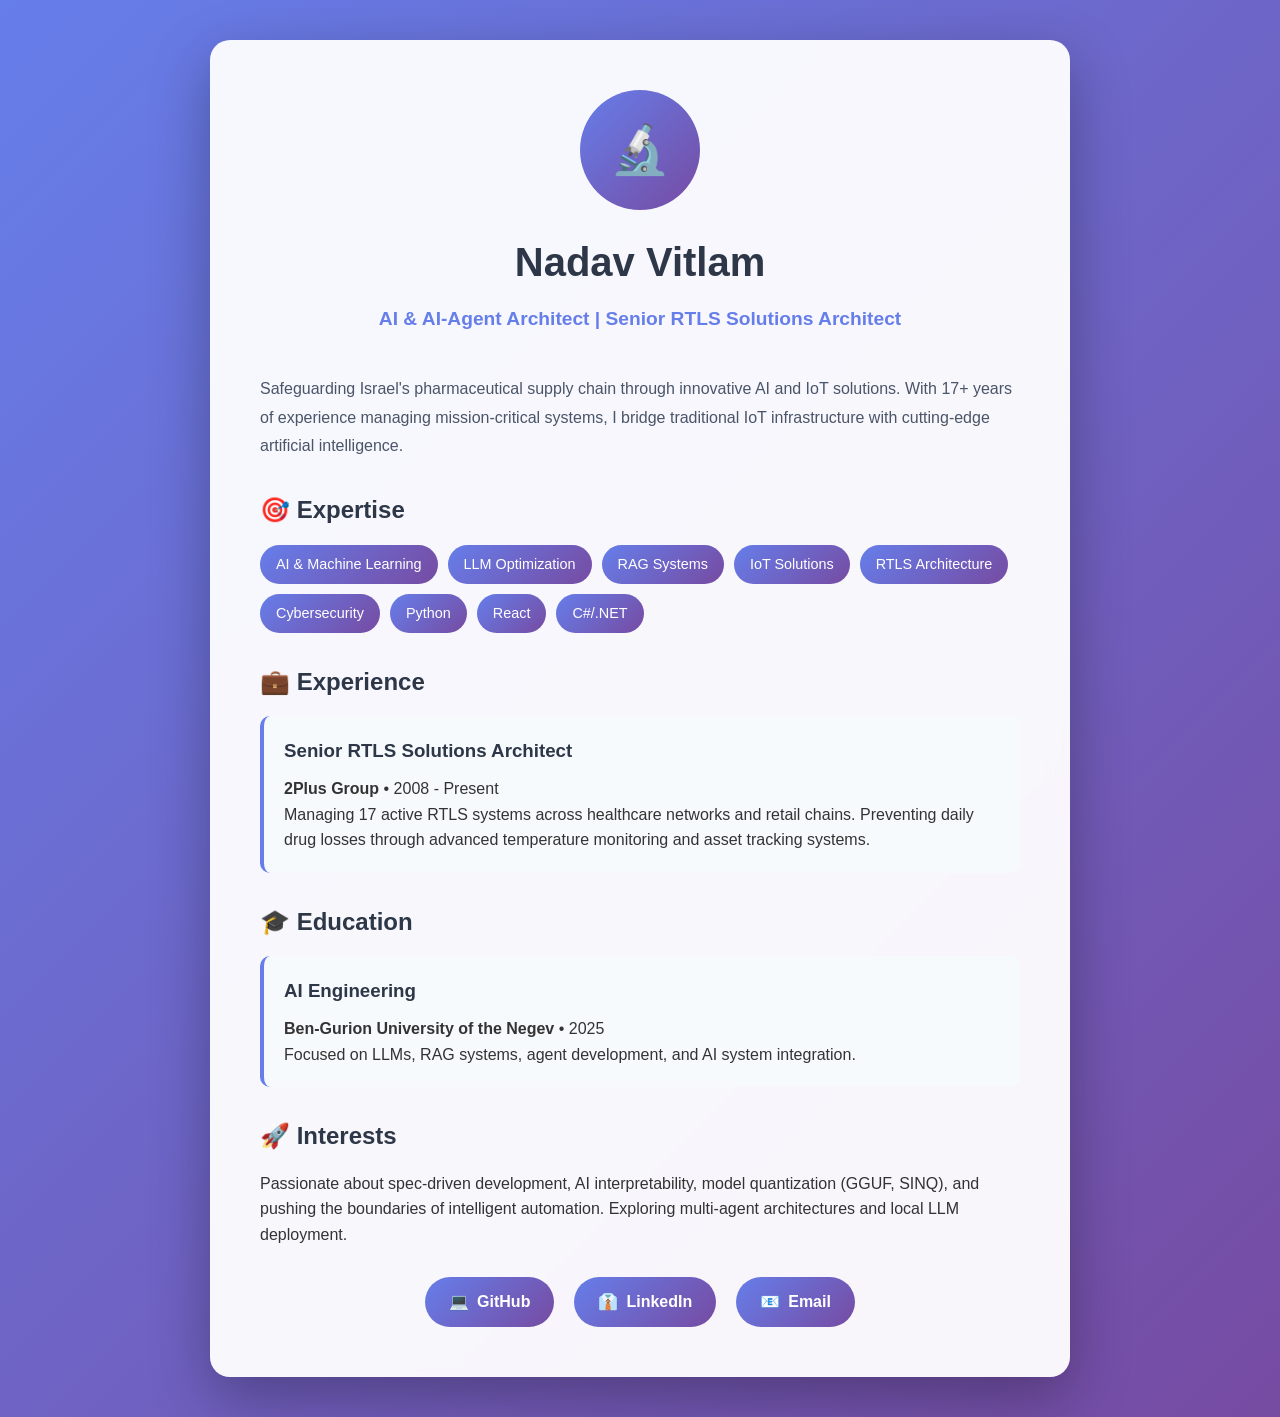
==== index.html @ 61e85c53 "Add initial HTML structure for personal webpage" ====
<!DOCTYPE html>
<html lang="en">
<head>
    <meta charset="UTF-8">
    <meta name="viewport" content="width=device-width, initial-scale=1.0">
    <title>Nadav Vitlam - AI & IoT Solutions Architect</title>
    <style>
        * {
            margin: 0;
            padding: 0;
            box-sizing: border-box;
        }
        
        body {
            font-family: -apple-system, BlinkMacSystemFont, 'Segoe UI', Roboto, Oxygen, Ubuntu, Cantarell, sans-serif;
            line-height: 1.6;
            color: #333;
            background: linear-gradient(135deg, #667eea 0%, #764ba2 100%);
            min-height: 100vh;
        }
        
        .container {
            max-width: 900px;
            margin: 0 auto;
            padding: 40px 20px;
        }
        
        .card {
            background: rgba(255, 255, 255, 0.95);
            border-radius: 20px;
            padding: 50px;
            box-shadow: 0 20px 60px rgba(0, 0, 0, 0.3);
            backdrop-filter: blur(10px);
        }
        
        .header {
            text-align: center;
            margin-bottom: 40px;
        }
        
        .profile-icon {
            width: 120px;
            height: 120px;
            background: linear-gradient(135deg, #667eea 0%, #764ba2 100%);
            border-radius: 50%;
            margin: 0 auto 20px;
            display: flex;
            align-items: center;
            justify-content: center;
            font-size: 48px;
        }
        
        h1 {
            font-size: 2.5em;
            color: #2d3748;
            margin-bottom: 10px;
        }
        
        .subtitle {
            font-size: 1.2em;
            color: #667eea;
            font-weight: 600;
        }
        
        .bio {
            margin: 30px 0;
            line-height: 1.8;
            color: #4a5568;
        }
        
        .section {
            margin: 30px 0;
        }
        
        .section h2 {
            color: #2d3748;
            margin-bottom: 15px;
            font-size: 1.5em;
            display: flex;
            align-items: center;
            gap: 10px;
        }
        
        .skills {
            display: flex;
            flex-wrap: wrap;
            gap: 10px;
        }
        
        .skill-tag {
            background: linear-gradient(135deg, #667eea 0%, #764ba2 100%);
            color: white;
            padding: 8px 16px;
            border-radius: 20px;
            font-size: 0.9em;
            font-weight: 500;
        }
        
        .projects {
            display: grid;
            gap: 20px;
        }
        
        .project-card {
            background: #f7fafc;
            padding: 20px;
            border-radius: 10px;
            border-left: 4px solid #667eea;
        }
        
        .project-card h3 {
            color: #2d3748;
            margin-bottom: 10px;
        }
        
        .social-links {
            display: flex;
            justify-content: center;
            gap: 20px;
            margin-top: 30px;
            flex-wrap: wrap;
        }
        
        .social-btn {
            display: inline-flex;
            align-items: center;
            gap: 8px;
            padding: 12px 24px;
            background: linear-gradient(135deg, #667eea 0%, #764ba2 100%);
            color: white;
            text-decoration: none;
            border-radius: 25px;
            font-weight: 600;
            transition: transform 0.2s, box-shadow 0.2s;
        }
        
        .social-btn:hover {
            transform: translateY(-2px);
            box-shadow: 0 10px 20px rgba(102, 126, 234, 0.4);
        }
        
        @media (max-width: 768px) {
            .card {
                padding: 30px 20px;
            }
            
            h1 {
                font-size: 2em;
            }
        }
    </style>
</head>
<body>
    <div class="container">
        <div class="card">
            <div class="header">
                <div class="profile-icon">🔬</div>
                <h1>Nadav Vitlam</h1>
                <p class="subtitle">AI & AI-Agent Architect | Senior RTLS Solutions Architect</p>
            </div>
            
            <div class="bio">
                <p>Safeguarding Israel's pharmaceutical supply chain through innovative AI and IoT solutions. With 17+ years of experience managing mission-critical systems, I bridge traditional IoT infrastructure with cutting-edge artificial intelligence.</p>
            </div>
            
            <div class="section">
                <h2>🎯 Expertise</h2>
                <div class="skills">
                    <span class="skill-tag">AI & Machine Learning</span>
                    <span class="skill-tag">LLM Optimization</span>
                    <span class="skill-tag">RAG Systems</span>
                    <span class="skill-tag">IoT Solutions</span>
                    <span class="skill-tag">RTLS Architecture</span>
                    <span class="skill-tag">Cybersecurity</span>
                    <span class="skill-tag">Python</span>
                    <span class="skill-tag">React</span>
                    <span class="skill-tag">C#/.NET</span>
                </div>
            </div>
            
            <div class="section">
                <h2>💼 Experience</h2>
                <div class="project-card">
                    <h3>Senior RTLS Solutions Architect</h3>
                    <p><strong>2Plus Group</strong> • 2008 - Present</p>
                    <p>Managing 17 active RTLS systems across healthcare networks and retail chains. Preventing daily drug losses through advanced temperature monitoring and asset tracking systems.</p>
                </div>
            </div>
            
            <div class="section">
                <h2>🎓 Education</h2>
                <div class="project-card">
                    <h3>AI Engineering</h3>
                    <p><strong>Ben-Gurion University of the Negev</strong> • 2025</p>
                    <p>Focused on LLMs, RAG systems, agent development, and AI system integration.</p>
                </div>
            </div>
            
            <div class="section">
                <h2>🚀 Interests</h2>
                <p>Passionate about spec-driven development, AI interpretability, model quantization (GGUF, SINQ), and pushing the boundaries of intelligent automation. Exploring multi-agent architectures and local LLM deployment.</p>
            </div>
            
            <div class="social-links">
                <a href="https://github.com/NVitlam" class="social-btn">
                    <span>💻</span> GitHub
                </a>
                <a href="https://www.linkedin.com/in/nadav-vitlam-74167688/" class="social-btn">
                    <span>👔</span> LinkedIn
                </a>
                <a href="mailto:nadavvitlam@gmail.com" class="social-btn">
                    <span>📧</span> Email
                </a>
            </div>
        </div>
    </div>
</body>
</html>
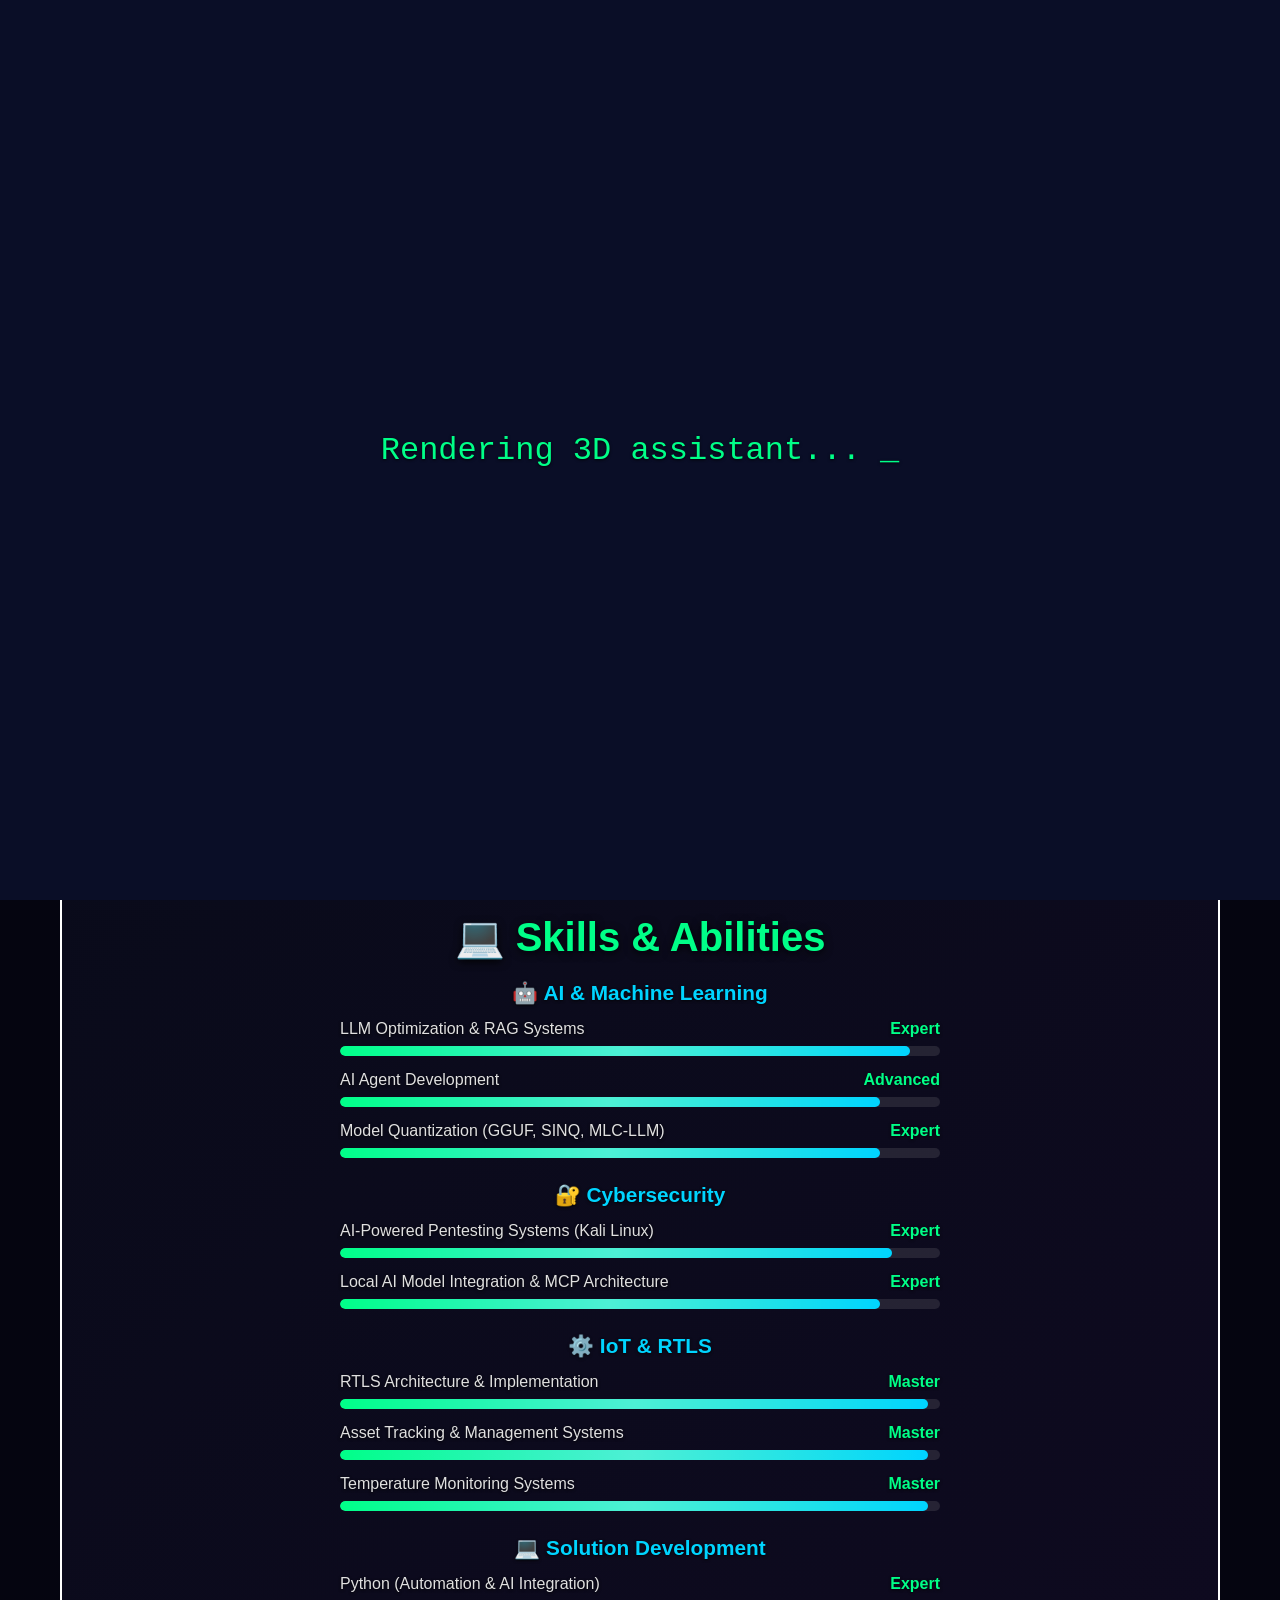
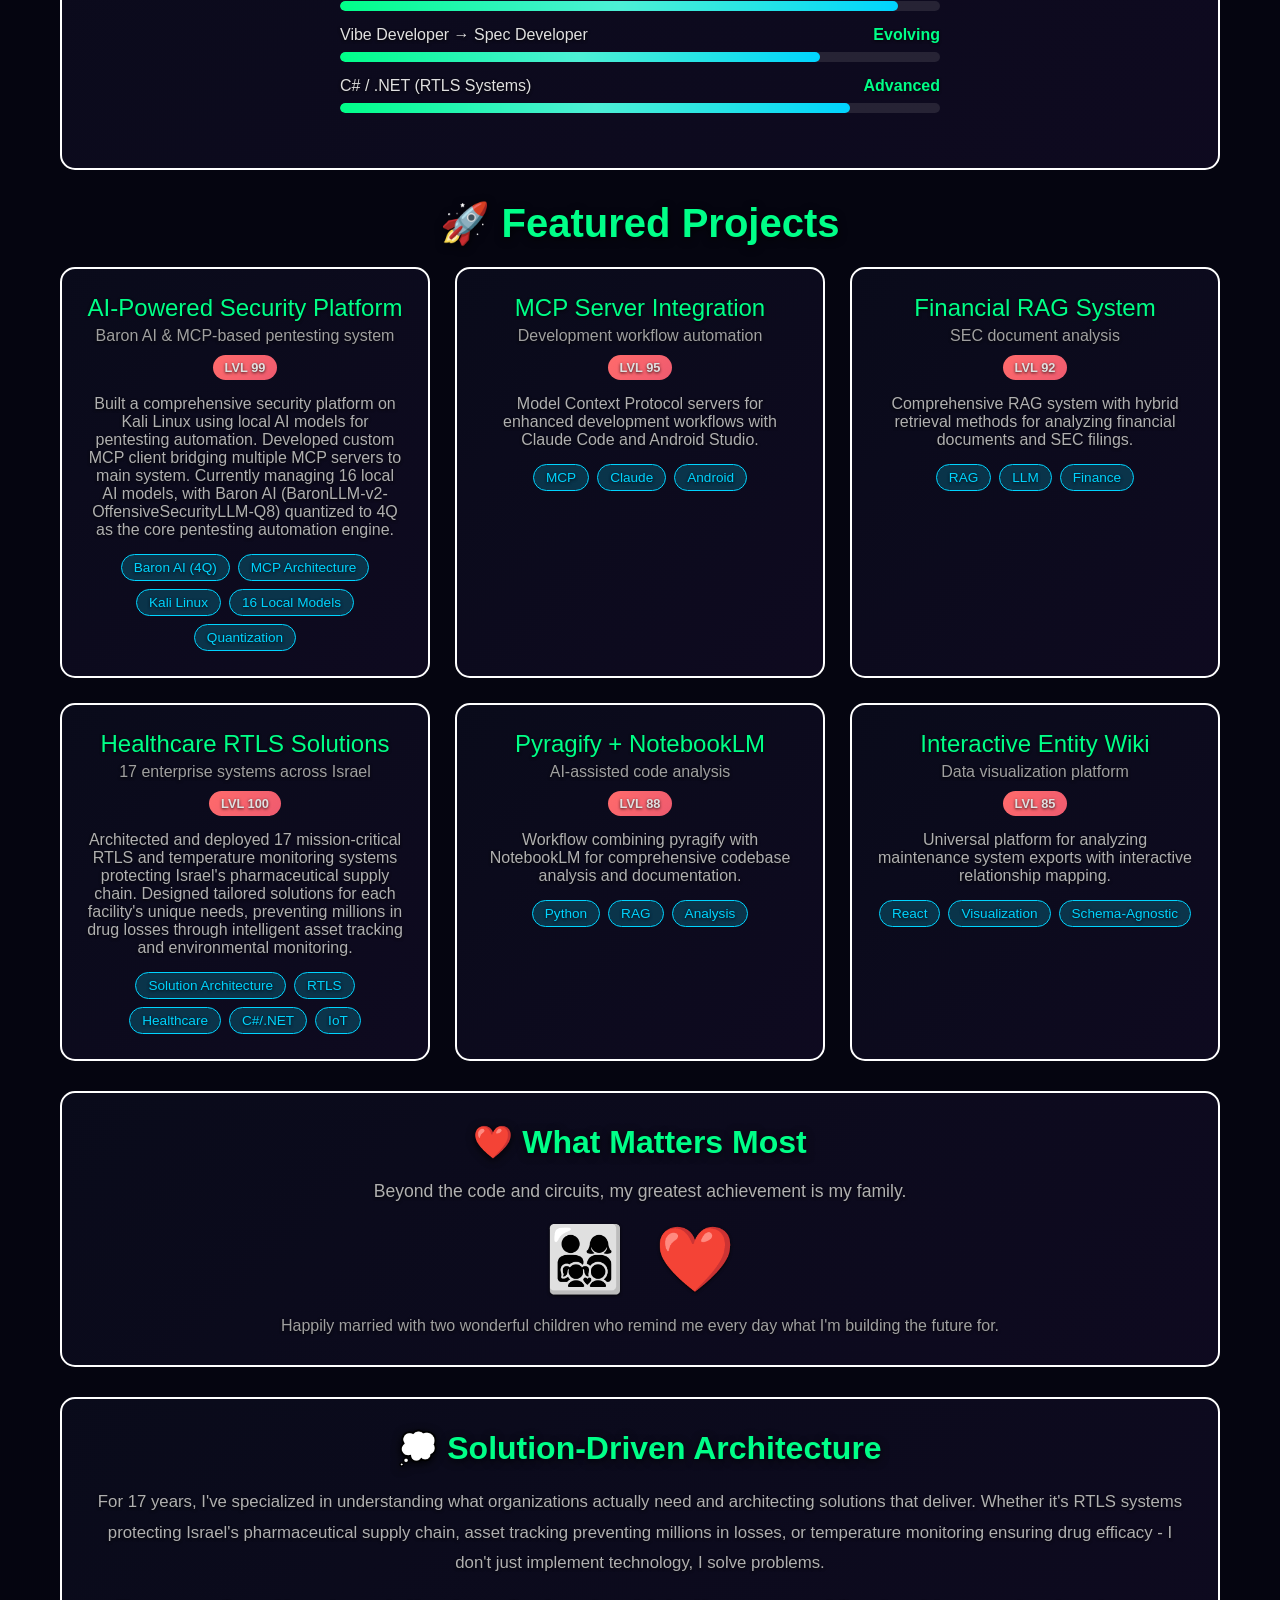
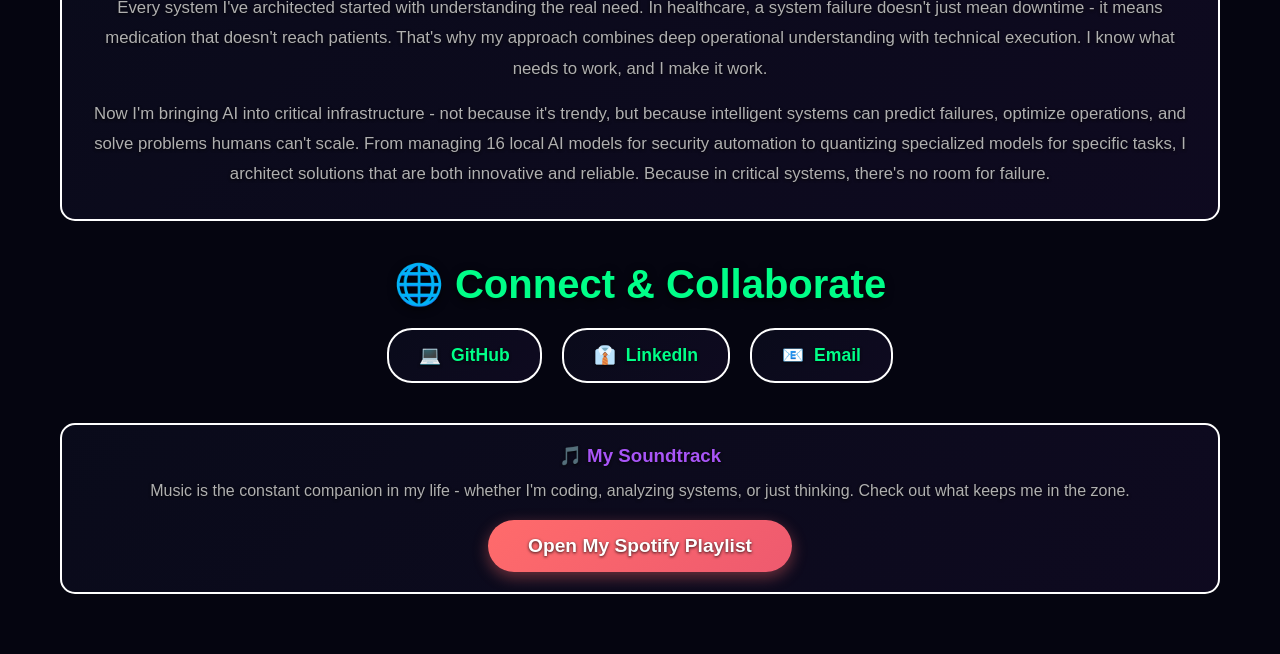
==== commit d9fb5144: "Index version 1.0 Changed the entire original index page with accurate more beautiful  index page." ====
--- a/index.html
+++ b/index.html
@@ -3,7 +3,7 @@
 <head>
     <meta charset="UTF-8">
     <meta name="viewport" content="width=device-width, initial-scale=1.0">
-    <title>Nadav Vitlam - AI & IoT Solutions Architect</title>
+    <title>Nadav Vitlam - AI Architect & Tech Enthusiast</title>
     <style>
         * {
             margin: 0;
@@ -12,207 +12,1205 @@
         }
         
         body {
-            font-family: -apple-system, BlinkMacSystemFont, 'Segoe UI', Roboto, Oxygen, Ubuntu, Cantarell, sans-serif;
-            line-height: 1.6;
-            color: #333;
-            background: linear-gradient(135deg, #667eea 0%, #764ba2 100%);
+            font-family: 'Segoe UI', Tahoma, Geneva, Verdana, sans-serif;
+            background: #050510;
+            color: #e0e0e0;
+            overflow-x: hidden;
             min-height: 100vh;
+            text-shadow: 0 1px 3px rgba(0, 0, 0, 0.8);
+        }
+
+        /* Animated background with particles */
+        #particles-canvas {
+            position: fixed;
+            top: 0;
+            left: 0;
+            width: 100%;
+            height: 100%;
+            z-index: 0;
+            pointer-events: none;
+        }
+
+        /* Neural network background */
+        .neural-bg {
+            position: fixed;
+            top: 0;
+            left: 0;
+            width: 100%;
+            height: 100%;
+            z-index: 1;
+            pointer-events: none;
+            opacity: 0.3;
         }
         
         .container {
-            max-width: 900px;
+            position: relative;
+            z-index: 10;
+            max-width: 1200px;
             margin: 0 auto;
-            padding: 40px 20px;
-        }
-        
-        .card {
-            background: rgba(255, 255, 255, 0.95);
-            border-radius: 20px;
-            padding: 50px;
-            box-shadow: 0 20px 60px rgba(0, 0, 0, 0.3);
-            backdrop-filter: blur(10px);
-        }
-        
-        .header {
+            padding: 20px;
             text-align: center;
-            margin-bottom: 40px;
-        }
-        
-        .profile-icon {
-            width: 120px;
-            height: 120px;
-            background: linear-gradient(135deg, #667eea 0%, #764ba2 100%);
-            border-radius: 50%;
-            margin: 0 auto 20px;
+        }
+
+        /* Terminal-style header */
+        .terminal-header {
+            background: linear-gradient(135deg, rgba(26, 31, 58, 0.25) 0%, rgba(45, 27, 78, 0.25) 100%);
+            border: 2px solid #ffffff;
+            border-radius: 15px;
+            padding: 20px;
+            margin-bottom: 30px;
+            box-shadow: 0 0 30px rgba(255, 255, 255, 0.2);
+            animation: glow 2s ease-in-out infinite alternate;
+        }
+
+        @keyframes glow {
+            from { box-shadow: 0 0 20px rgba(255, 255, 255, 0.15); }
+            to { box-shadow: 0 0 40px rgba(255, 255, 255, 0.25); }
+        }
+
+        .terminal-title {
             display: flex;
             align-items: center;
             justify-content: center;
-            font-size: 48px;
-        }
-        
+            gap: 10px;
+            margin-bottom: 15px;
+        }
+
+        .terminal-buttons {
+            display: flex;
+            gap: 8px;
+        }
+
+        .terminal-btn {
+            width: 12px;
+            height: 12px;
+            border-radius: 50%;
+            cursor: pointer;
+            transition: transform 0.2s;
+        }
+
+        .terminal-btn:hover {
+            transform: scale(1.2);
+        }
+
+        .btn-close { background: #ff5f56; }
+        .btn-minimize { background: #ffbd2e; }
+        .btn-maximize { background: #27c93f; }
+
+        .profile-section {
+            display: block;
+            margin-top: 20px;
+            text-align: center;
+        }
+
+        .profile-info {
+            text-align: center;
+            max-width: 900px;
+            margin: 0 auto;
+        }
+
         h1 {
+            font-size: 3em;
+            background: linear-gradient(135deg, #00ff88, #00d4ff, #a855f7);
+            -webkit-background-clip: text;
+            -webkit-text-fill-color: transparent;
+            background-clip: text;
+            margin-bottom: 10px;
+            animation: gradient-shift 3s ease infinite;
+            background-size: 200% 200%;
+            filter: drop-shadow(0 2px 4px rgba(0, 0, 0, 0.8));
+        }
+
+        @keyframes gradient-shift {
+            0% { background-position: 0% 50%; }
+            50% { background-position: 100% 50%; }
+            100% { background-position: 0% 50%; }
+        }
+
+        .typing-text {
+            font-size: 1.5em;
+            color: #00ff88;
+            font-family: 'Courier New', monospace;
+            border-right: 2px solid #00ff88;
+            padding-right: 5px;
+            animation: blink 0.7s step-end infinite;
+            min-height: 1.8em;
+            display: inline-block;
+        }
+
+        @keyframes blink {
+            50% { border-color: transparent; }
+        }
+
+        /* Stats display */
+        .stats-grid {
+            display: grid;
+            grid-template-columns: repeat(auto-fit, minmax(200px, 1fr));
+            gap: 20px;
+            margin: 30px 0;
+        }
+
+        .stat-card {
+            background: linear-gradient(135deg, rgba(26, 31, 58, 0.25) 0%, rgba(45, 27, 78, 0.25) 100%);
+            border: 2px solid #ffffff;
+            border-radius: 15px;
+            padding: 20px;
+            text-align: center;
+            transition: all 0.3s;
+            cursor: pointer;
+            position: relative;
+            overflow: hidden;
+        }
+
+        .stat-card::before {
+            content: '';
+            position: absolute;
+            top: -50%;
+            left: -50%;
+            width: 200%;
+            height: 200%;
+            background: linear-gradient(45deg, transparent, rgba(0, 212, 255, 0.1), transparent);
+            transform: rotate(45deg);
+            transition: all 0.5s;
+        }
+
+        .stat-card:hover::before {
+            animation: shine 1.5s infinite;
+        }
+
+        @keyframes shine {
+            0% { left: -50%; }
+            100% { left: 150%; }
+        }
+
+        .stat-card:hover {
+            transform: translateY(-5px);
+            box-shadow: 0 10px 30px rgba(255, 255, 255, 0.3);
+        }
+
+        .stat-icon {
             font-size: 2.5em;
-            color: #2d3748;
             margin-bottom: 10px;
         }
-        
-        .subtitle {
-            font-size: 1.2em;
-            color: #667eea;
-            font-weight: 600;
-        }
-        
-        .bio {
+
+        .stat-value {
+            font-size: 2em;
+            font-weight: bold;
+            color: #00ff88;
+        }
+
+        .stat-label {
+            font-size: 0.9em;
+            color: #a0a0a0;
+        }
+
+        /* Achievement badges */
+        .achievements {
+            background: linear-gradient(135deg, rgba(26, 31, 58, 0.25) 0%, rgba(45, 27, 78, 0.25) 100%);
+            border: 2px solid #ffffff;
+            border-radius: 15px;
+            padding: 30px;
             margin: 30px 0;
-            line-height: 1.8;
-            color: #4a5568;
-        }
-        
-        .section {
+            text-align: center;
+        }
+
+        .achievements h2 {
+            color: #00ff88;
+            margin-bottom: 20px;
+            font-size: 2em;
+            text-shadow: 0 2px 8px rgba(0, 0, 0, 0.9);
+        }
+
+        .badge-container {
+            display: grid;
+            grid-template-columns: repeat(auto-fit, minmax(150px, 1fr));
+            gap: 20px;
+        }
+
+        .badge {
+            background: rgba(255, 255, 255, 0.05);
+            border: 2px solid #ffffff;
+            border-radius: 10px;
+            padding: 15px;
+            text-align: center;
+            transition: all 0.3s;
+            cursor: pointer;
+        }
+
+        .badge:hover {
+            background: rgba(255, 255, 255, 0.12);
+            transform: scale(1.05) rotate(2deg);
+        }
+
+        .badge-icon {
+            font-size: 3em;
+            margin-bottom: 10px;
+            filter: drop-shadow(0 0 10px currentColor);
+        }
+
+        .badge-title {
+            font-weight: bold;
+            color: #00ff88;
+            margin-bottom: 5px;
+        }
+
+        .badge-desc {
+            font-size: 0.8em;
+            color: #a0a0a0;
+        }
+
+        /* Projects section with gaming aesthetics */
+        .projects-section {
             margin: 30px 0;
-        }
-        
-        .section h2 {
-            color: #2d3748;
+            text-align: center;
+        }
+
+        .section-title {
+            font-size: 2.5em;
+            color: #00ff88;
+            margin-bottom: 20px;
+            display: flex;
+            align-items: center;
+            justify-content: center;
+            gap: 15px;
+            text-shadow: 0 2px 8px rgba(0, 0, 0, 0.9);
+        }
+
+        .project-grid {
+            display: grid;
+            grid-template-columns: repeat(auto-fit, minmax(350px, 1fr));
+            gap: 25px;
+        }
+
+        .project-card {
+            background: linear-gradient(135deg, rgba(26, 31, 58, 0.25) 0%, rgba(45, 27, 78, 0.25) 100%);
+            border: 2px solid #ffffff;
+            border-radius: 15px;
+            padding: 25px;
+            transition: all 0.3s;
+            cursor: pointer;
+            position: relative;
+            overflow: hidden;
+            text-align: center;
+        }
+
+        .project-card::after {
+            content: '';
+            position: absolute;
+            top: 0;
+            left: -100%;
+            width: 100%;
+            height: 100%;
+            background: linear-gradient(90deg, transparent, rgba(0, 255, 136, 0.2), transparent);
+            transition: left 0.5s;
+        }
+
+        .project-card:hover::after {
+            left: 100%;
+        }
+
+        .project-card:hover {
+            transform: translateY(-10px);
+            box-shadow: 0 15px 40px rgba(255, 255, 255, 0.3);
+            border-color: #ffffff;
+        }
+
+        .project-header {
+            display: flex;
+            justify-content: center;
+            align-items: center;
+            flex-direction: column;
             margin-bottom: 15px;
+            gap: 10px;
+        }
+
+        .project-title {
             font-size: 1.5em;
+            color: #00ff88;
+            margin-bottom: 5px;
+        }
+
+        .project-level {
+            background: linear-gradient(135deg, #ff6b6b, #ee5a6f);
+            padding: 5px 12px;
+            border-radius: 20px;
+            font-size: 0.8em;
+            font-weight: bold;
+        }
+
+        .tech-tags {
+            display: flex;
+            flex-wrap: wrap;
+            gap: 8px;
+            margin-top: 15px;
+            justify-content: center;
+        }
+
+        .tech-tag {
+            background: rgba(0, 212, 255, 0.2);
+            border: 1px solid #00d4ff;
+            padding: 5px 12px;
+            border-radius: 15px;
+            font-size: 0.85em;
+            color: #00d4ff;
+        }
+
+        /* Skills matrix */
+        .skills-matrix {
+            background: linear-gradient(135deg, rgba(26, 31, 58, 0.25) 0%, rgba(45, 27, 78, 0.25) 100%);
+            border: 2px solid #ffffff;
+            border-radius: 15px;
+            padding: 30px;
+            margin: 30px 0;
+            text-align: center;
+        }
+
+        .skill-category {
+            margin-bottom: 25px;
+            text-align: center;
+        }
+
+        .skill-category h3 {
+            color: #00d4ff;
+            margin-bottom: 15px;
+            font-size: 1.3em;
+        }
+
+        .skill-bar-container {
+            margin-bottom: 15px;
+            max-width: 600px;
+            margin-left: auto;
+            margin-right: auto;
+        }
+
+        .skill-name {
+            display: flex;
+            justify-content: space-between;
+            margin-bottom: 8px;
+            color: #e0e0e0;
+        }
+
+        .skill-level {
+            color: #00ff88;
+            font-weight: bold;
+        }
+
+        .skill-bar {
+            height: 10px;
+            background: rgba(255, 255, 255, 0.1);
+            border-radius: 10px;
+            overflow: hidden;
+            position: relative;
+        }
+
+        .skill-progress {
+            height: 100%;
+            background: linear-gradient(90deg, #00ff88, #00d4ff);
+            border-radius: 10px;
+            position: relative;
+            animation: load-skill 1.5s ease-out;
+        }
+
+        @keyframes load-skill {
+            from { width: 0; }
+        }
+
+        .skill-progress::after {
+            content: '';
+            position: absolute;
+            top: 0;
+            left: 0;
+            right: 0;
+            bottom: 0;
+            background: linear-gradient(90deg, transparent, rgba(255, 255, 255, 0.3), transparent);
+            animation: shimmer 2s infinite;
+        }
+
+        @keyframes shimmer {
+            0% { transform: translateX(-100%); }
+            100% { transform: translateX(100%); }
+        }
+
+        /* Social links with gaming style */
+        .social-section {
+            margin: 40px 0;
+            text-align: center;
+        }
+
+        .social-grid {
+            display: flex;
+            justify-content: center;
+            gap: 20px;
+            flex-wrap: wrap;
+        }
+
+        .social-link {
+            background: linear-gradient(135deg, rgba(26, 31, 58, 0.25) 0%, rgba(45, 27, 78, 0.25) 100%);
+            border: 2px solid #ffffff;
+            padding: 15px 30px;
+            border-radius: 25px;
+            text-decoration: none;
+            color: #00ff88;
+            font-weight: bold;
             display: flex;
             align-items: center;
             gap: 10px;
-        }
-        
-        .skills {
-            display: flex;
-            flex-wrap: wrap;
-            gap: 10px;
-        }
-        
-        .skill-tag {
-            background: linear-gradient(135deg, #667eea 0%, #764ba2 100%);
+            transition: all 0.3s;
+            font-size: 1.1em;
+        }
+
+        .social-link:hover {
+            background: linear-gradient(135deg, rgba(255, 255, 255, 0.2), rgba(255, 255, 255, 0.3));
+            transform: translateY(-3px);
+            box-shadow: 0 10px 30px rgba(255, 255, 255, 0.3);
             color: white;
-            padding: 8px 16px;
-            border-radius: 20px;
-            font-size: 0.9em;
-            font-weight: 500;
-        }
-        
-        .projects {
-            display: grid;
-            gap: 20px;
-        }
-        
-        .project-card {
-            background: #f7fafc;
+        }
+
+        /* Easter egg section */
+        .easter-egg {
+            text-align: center;
+            margin: 40px 0;
             padding: 20px;
-            border-radius: 10px;
-            border-left: 4px solid #667eea;
-        }
-        
-        .project-card h3 {
-            color: #2d3748;
-            margin-bottom: 10px;
-        }
-        
-        .social-links {
+            background: linear-gradient(135deg, rgba(26, 31, 58, 0.25) 0%, rgba(45, 27, 78, 0.25) 100%);
+            border: 2px solid #ffffff;
+            border-radius: 15px;
+        }
+
+        .easter-egg-btn {
+            background: linear-gradient(135deg, #ff6b6b, #ee5a6f);
+            border: none;
+            padding: 15px 40px;
+            border-radius: 30px;
+            color: white;
+            font-size: 1.2em;
+            font-weight: bold;
+            cursor: pointer;
+            transition: all 0.3s;
+            box-shadow: 0 5px 15px rgba(255, 107, 107, 0.4);
+        }
+
+        .easter-egg-btn:hover {
+            transform: scale(1.05);
+            box-shadow: 0 10px 25px rgba(255, 107, 107, 0.6);
+        }
+
+        /* Family section */
+        .family-section {
+            background: linear-gradient(135deg, rgba(26, 31, 58, 0.25) 0%, rgba(45, 27, 78, 0.25) 100%);
+            border: 2px solid #ffffff;
+            border-radius: 15px;
+            padding: 30px;
+            margin: 30px 0;
+            text-align: center;
+        }
+
+        .family-section h2 {
+            color: #00ff88;
+            margin-bottom: 20px;
+            font-size: 2em;
+            text-shadow: 0 2px 8px rgba(0, 0, 0, 0.9);
+        }
+
+        .family-icons {
             display: flex;
             justify-content: center;
-            gap: 20px;
-            margin-top: 30px;
-            flex-wrap: wrap;
-        }
-        
-        .social-btn {
-            display: inline-flex;
-            align-items: center;
-            gap: 8px;
-            padding: 12px 24px;
-            background: linear-gradient(135deg, #667eea 0%, #764ba2 100%);
-            color: white;
-            text-decoration: none;
-            border-radius: 25px;
-            font-weight: 600;
-            transition: transform 0.2s, box-shadow 0.2s;
-        }
-        
-        .social-btn:hover {
-            transform: translateY(-2px);
-            box-shadow: 0 10px 20px rgba(102, 126, 234, 0.4);
-        }
-        
+            gap: 30px;
+            font-size: 4em;
+            margin: 20px 0;
+        }
+
+        .heart-beat {
+            animation: heartbeat 1.5s ease-in-out infinite;
+        }
+
+        @keyframes heartbeat {
+            0%, 100% { transform: scale(1); }
+            25% { transform: scale(1.1); }
+            50% { transform: scale(1); }
+        }
+
         @media (max-width: 768px) {
-            .card {
-                padding: 30px 20px;
-            }
-            
+            .profile-section {
+                text-align: center;
+            }
+
+            .profile-info {
+                text-align: center;
+            }
+
             h1 {
                 font-size: 2em;
             }
+
+            .stats-grid {
+                grid-template-columns: 1fr;
+            }
+
+            .project-grid {
+                grid-template-columns: 1fr;
+            }
+        }
+
+        /* Loading animation */
+        .loading {
+            position: fixed;
+            top: 0;
+            left: 0;
+            width: 100%;
+            height: 100%;
+            background: #0a0e27;
+            display: flex;
+            align-items: center;
+            justify-content: center;
+            z-index: 9999;
+            transition: opacity 0.5s;
+        }
+
+        .loading-text {
+            font-size: 2em;
+            color: #00ff88;
+            font-family: 'Courier New', monospace;
+        }
+
+        .fade-out {
+            opacity: 0;
+            pointer-events: none;
         }
     </style>
 </head>
 <body>
+    <!-- Loading screen -->
+    <div class="loading" id="loading">
+        <div class="loading-text">
+            <span id="loading-msg">Initializing AI Systems...</span>
+            <span class="typing-cursor">_</span>
+        </div>
+    </div>
+
+    <!-- Particle canvas -->
+    <canvas id="particles-canvas"></canvas>
+
+    <!-- Neural network background -->
+    <canvas class="neural-bg" id="neural-canvas"></canvas>
+
     <div class="container">
-        <div class="card">
-            <div class="header">
-                <div class="profile-icon">🔬</div>
-                <h1>Nadav Vitlam</h1>
-                <p class="subtitle">AI & AI-Agent Architect | Senior RTLS Solutions Architect</p>
-            </div>
-            
-            <div class="bio">
-                <p>Safeguarding Israel's pharmaceutical supply chain through innovative AI and IoT solutions. With 17+ years of experience managing mission-critical systems, I bridge traditional IoT infrastructure with cutting-edge artificial intelligence.</p>
-            </div>
-            
-            <div class="section">
-                <h2>🎯 Expertise</h2>
-                <div class="skills">
-                    <span class="skill-tag">AI & Machine Learning</span>
-                    <span class="skill-tag">LLM Optimization</span>
-                    <span class="skill-tag">RAG Systems</span>
-                    <span class="skill-tag">IoT Solutions</span>
-                    <span class="skill-tag">RTLS Architecture</span>
-                    <span class="skill-tag">Cybersecurity</span>
-                    <span class="skill-tag">Python</span>
-                    <span class="skill-tag">React</span>
-                    <span class="skill-tag">C#/.NET</span>
-                </div>
-            </div>
-            
-            <div class="section">
-                <h2>💼 Experience</h2>
+        <!-- Terminal Header -->
+        <div class="terminal-header">
+            <div class="terminal-title">
+                <div class="terminal-buttons">
+                    <div class="terminal-btn btn-close"></div>
+                    <div class="terminal-btn btn-minimize"></div>
+                    <div class="terminal-btn btn-maximize"></div>
+                </div>
+                <span style="color: #00ff88; font-family: 'Courier New', monospace; margin-left: 10px;">nadav@ai-architect:~$</span>
+            </div>
+
+            <div class="profile-section">
+                <div class="profile-info">
+                    <h1>Nadav Vitlam</h1>
+                    <div class="typing-text" id="typing-text"></div>
+                    <p style="margin-top: 20px; line-height: 1.8; color: #b0b0b0;">
+                        Solution architect specializing in critical infrastructure systems. I understand complex operational 
+                        needs and design tailored solutions that work. Whether it's RTLS networks for healthcare, AI-powered 
+                        security platforms, or enterprise monitoring systems - I bridge the gap between requirements and 
+                        reality. When I'm not architecting solutions, you'll find me gaming, listening to music, or spending 
+                        quality time with my amazing family.
+                    </p>
+                </div>
+            </div>
+        </div>
+
+        <!-- Stats Grid -->
+        <div class="stats-grid">
+            <div class="stat-card">
+                <div class="stat-icon">⚡</div>
+                <div class="stat-value">17</div>
+                <div class="stat-label">Years Building Solutions</div>
+            </div>
+            <div class="stat-card">
+                <div class="stat-icon">🏥</div>
+                <div class="stat-value">17</div>
+                <div class="stat-label">Enterprise RTLS Systems</div>
+            </div>
+            <div class="stat-card">
+                <div class="stat-icon">🤖</div>
+                <div class="stat-value">16</div>
+                <div class="stat-label">Local AI Models Managed</div>
+            </div>
+            <div class="stat-card">
+                <div class="stat-icon">🎯</div>
+                <div class="stat-value">100%</div>
+                <div class="stat-label">Solution Success Rate</div>
+            </div>
+        </div>
+
+        <!-- Achievements -->
+        <div class="achievements">
+            <h2>🏆 Achievements Unlocked</h2>
+            <div class="badge-container">
+                <div class="badge">
+                    <div class="badge-icon" style="color: #ffd700;">🎓</div>
+                    <div class="badge-title">AI Engineer</div>
+                    <div class="badge-desc">Ben-Gurion University 2025</div>
+                </div>
+                <div class="badge">
+                    <div class="badge-icon" style="color: #00ff88;">🔐</div>
+                    <div class="badge-title">AI Security Architect</div>
+                    <div class="badge-desc">Local AI Pentesting Systems</div>
+                </div>
+                <div class="badge">
+                    <div class="badge-icon" style="color: #00d4ff;">💊</div>
+                    <div class="badge-title">Critical Systems Architect</div>
+                    <div class="badge-desc">Healthcare & Infrastructure</div>
+                </div>
+                <div class="badge">
+                    <div class="badge-icon" style="color: #a855f7;">🧠</div>
+                    <div class="badge-title">RAG Architect</div>
+                    <div class="badge-desc">LLM Optimization Pro</div>
+                </div>
+                <div class="badge">
+                    <div class="badge-icon" style="color: #ff6b6b;">👨‍👩‍👧‍👦</div>
+                    <div class="badge-title">Family Man</div>
+                    <div class="badge-desc">Achievement Unlocked!</div>
+                </div>
+                <div class="badge">
+                    <div class="badge-icon" style="color: #ffd700;">🎵</div>
+                    <div class="badge-title">Music Addict</div>
+                    <div class="badge-desc">Soundtrack of Life</div>
+                </div>
+            </div>
+        </div>
+
+        <!-- Skills Matrix -->
+        <div class="skills-matrix">
+            <h2 class="section-title">💻 Skills & Abilities</h2>
+            
+            <div class="skill-category">
+                <h3>🤖 AI & Machine Learning</h3>
+                <div class="skill-bar-container">
+                    <div class="skill-name">
+                        <span>LLM Optimization & RAG Systems</span>
+                        <span class="skill-level">Expert</span>
+                    </div>
+                    <div class="skill-bar">
+                        <div class="skill-progress" style="width: 95%"></div>
+                    </div>
+                </div>
+                <div class="skill-bar-container">
+                    <div class="skill-name">
+                        <span>AI Agent Development</span>
+                        <span class="skill-level">Advanced</span>
+                    </div>
+                    <div class="skill-bar">
+                        <div class="skill-progress" style="width: 90%"></div>
+                    </div>
+                </div>
+                <div class="skill-bar-container">
+                    <div class="skill-name">
+                        <span>Model Quantization (GGUF, SINQ, MLC-LLM)</span>
+                        <span class="skill-level">Expert</span>
+                    </div>
+                    <div class="skill-bar">
+                        <div class="skill-progress" style="width: 90%"></div>
+                    </div>
+                </div>
+            </div>
+
+            <div class="skill-category">
+                <h3>🔐 Cybersecurity</h3>
+                <div class="skill-bar-container">
+                    <div class="skill-name">
+                        <span>AI-Powered Pentesting Systems (Kali Linux)</span>
+                        <span class="skill-level">Expert</span>
+                    </div>
+                    <div class="skill-bar">
+                        <div class="skill-progress" style="width: 92%"></div>
+                    </div>
+                </div>
+                <div class="skill-bar-container">
+                    <div class="skill-name">
+                        <span>Local AI Model Integration & MCP Architecture</span>
+                        <span class="skill-level">Expert</span>
+                    </div>
+                    <div class="skill-bar">
+                        <div class="skill-progress" style="width: 90%"></div>
+                    </div>
+                </div>
+            </div>
+
+            <div class="skill-category">
+                <h3>⚙️ IoT & RTLS</h3>
+                <div class="skill-bar-container">
+                    <div class="skill-name">
+                        <span>RTLS Architecture & Implementation</span>
+                        <span class="skill-level">Master</span>
+                    </div>
+                    <div class="skill-bar">
+                        <div class="skill-progress" style="width: 98%"></div>
+                    </div>
+                </div>
+                <div class="skill-bar-container">
+                    <div class="skill-name">
+                        <span>Asset Tracking & Management Systems</span>
+                        <span class="skill-level">Master</span>
+                    </div>
+                    <div class="skill-bar">
+                        <div class="skill-progress" style="width: 98%"></div>
+                    </div>
+                </div>
+                <div class="skill-bar-container">
+                    <div class="skill-name">
+                        <span>Temperature Monitoring Systems</span>
+                        <span class="skill-level">Master</span>
+                    </div>
+                    <div class="skill-bar">
+                        <div class="skill-progress" style="width: 98%"></div>
+                    </div>
+                </div>
+            </div>
+
+            <div class="skill-category">
+                <h3>💻 Solution Development</h3>
+                <div class="skill-bar-container">
+                    <div class="skill-name">
+                        <span>Python (Automation & AI Integration)</span>
+                        <span class="skill-level">Expert</span>
+                    </div>
+                    <div class="skill-bar">
+                        <div class="skill-progress" style="width: 93%"></div>
+                    </div>
+                </div>
+                <div class="skill-bar-container">
+                    <div class="skill-name">
+                        <span>Vibe Developer → Spec Developer</span>
+                        <span class="skill-level">Evolving</span>
+                    </div>
+                    <div class="skill-bar">
+                        <div class="skill-progress" style="width: 80%"></div>
+                    </div>
+                </div>
+                <div class="skill-bar-container">
+                    <div class="skill-name">
+                        <span>C# / .NET (RTLS Systems)</span>
+                        <span class="skill-level">Advanced</span>
+                    </div>
+                    <div class="skill-bar">
+                        <div class="skill-progress" style="width: 85%"></div>
+                    </div>
+                </div>
+            </div>
+        </div>
+
+        <!-- Projects Section -->
+        <div class="projects-section">
+            <h2 class="section-title">🚀 Featured Projects</h2>
+            <div class="project-grid">
                 <div class="project-card">
-                    <h3>Senior RTLS Solutions Architect</h3>
-                    <p><strong>2Plus Group</strong> • 2008 - Present</p>
-                    <p>Managing 17 active RTLS systems across healthcare networks and retail chains. Preventing daily drug losses through advanced temperature monitoring and asset tracking systems.</p>
-                </div>
-            </div>
-            
-            <div class="section">
-                <h2>🎓 Education</h2>
+                    <div class="project-header">
+                        <div>
+                            <div class="project-title">AI-Powered Security Platform</div>
+                            <p style="color: #a0a0a0;">Baron AI & MCP-based pentesting system</p>
+                        </div>
+                        <div class="project-level">LVL 99</div>
+                    </div>
+                    <p style="color: #b0b0b0; margin: 10px 0;">
+                        Built a comprehensive security platform on Kali Linux using local AI models for pentesting automation. 
+                        Developed custom MCP client bridging multiple MCP servers to main system. Currently managing 16 local 
+                        AI models, with Baron AI (BaronLLM-v2-OffensiveSecurityLLM-Q8) quantized to 4Q as the core pentesting 
+                        automation engine.
+                    </p>
+                    <div class="tech-tags">
+                        <span class="tech-tag">Baron AI (4Q)</span>
+                        <span class="tech-tag">MCP Architecture</span>
+                        <span class="tech-tag">Kali Linux</span>
+                        <span class="tech-tag">16 Local Models</span>
+                        <span class="tech-tag">Quantization</span>
+                    </div>
+                </div>
+
                 <div class="project-card">
-                    <h3>AI Engineering</h3>
-                    <p><strong>Ben-Gurion University of the Negev</strong> • 2025</p>
-                    <p>Focused on LLMs, RAG systems, agent development, and AI system integration.</p>
-                </div>
-            </div>
-            
-            <div class="section">
-                <h2>🚀 Interests</h2>
-                <p>Passionate about spec-driven development, AI interpretability, model quantization (GGUF, SINQ), and pushing the boundaries of intelligent automation. Exploring multi-agent architectures and local LLM deployment.</p>
-            </div>
-            
-            <div class="social-links">
-                <a href="https://github.com/NVitlam" class="social-btn">
+                    <div class="project-header">
+                        <div>
+                            <div class="project-title">MCP Server Integration</div>
+                            <p style="color: #a0a0a0;">Development workflow automation</p>
+                        </div>
+                        <div class="project-level">LVL 95</div>
+                    </div>
+                    <p style="color: #b0b0b0; margin: 10px 0;">
+                        Model Context Protocol servers for enhanced development workflows with Claude Code and Android Studio.
+                    </p>
+                    <div class="tech-tags">
+                        <span class="tech-tag">MCP</span>
+                        <span class="tech-tag">Claude</span>
+                        <span class="tech-tag">Android</span>
+                    </div>
+                </div>
+
+                <div class="project-card">
+                    <div class="project-header">
+                        <div>
+                            <div class="project-title">Financial RAG System</div>
+                            <p style="color: #a0a0a0;">SEC document analysis</p>
+                        </div>
+                        <div class="project-level">LVL 92</div>
+                    </div>
+                    <p style="color: #b0b0b0; margin: 10px 0;">
+                        Comprehensive RAG system with hybrid retrieval methods for analyzing financial documents and SEC filings.
+                    </p>
+                    <div class="tech-tags">
+                        <span class="tech-tag">RAG</span>
+                        <span class="tech-tag">LLM</span>
+                        <span class="tech-tag">Finance</span>
+                    </div>
+                </div>
+
+                <div class="project-card">
+                    <div class="project-header">
+                        <div>
+                            <div class="project-title">Healthcare RTLS Solutions</div>
+                            <p style="color: #a0a0a0;">17 enterprise systems across Israel</p>
+                        </div>
+                        <div class="project-level">LVL 100</div>
+                    </div>
+                    <p style="color: #b0b0b0; margin: 10px 0;">
+                        Architected and deployed 17 mission-critical RTLS and temperature monitoring systems protecting 
+                        Israel's pharmaceutical supply chain. Designed tailored solutions for each facility's unique needs, 
+                        preventing millions in drug losses through intelligent asset tracking and environmental monitoring.
+                    </p>
+                    <div class="tech-tags">
+                        <span class="tech-tag">Solution Architecture</span>
+                        <span class="tech-tag">RTLS</span>
+                        <span class="tech-tag">Healthcare</span>
+                        <span class="tech-tag">C#/.NET</span>
+                        <span class="tech-tag">IoT</span>
+                    </div>
+                </div>
+
+                <div class="project-card">
+                    <div class="project-header">
+                        <div>
+                            <div class="project-title">Pyragify + NotebookLM</div>
+                            <p style="color: #a0a0a0;">AI-assisted code analysis</p>
+                        </div>
+                        <div class="project-level">LVL 88</div>
+                    </div>
+                    <p style="color: #b0b0b0; margin: 10px 0;">
+                        Workflow combining pyragify with NotebookLM for comprehensive codebase analysis and documentation.
+                    </p>
+                    <div class="tech-tags">
+                        <span class="tech-tag">Python</span>
+                        <span class="tech-tag">RAG</span>
+                        <span class="tech-tag">Analysis</span>
+                    </div>
+                </div>
+
+                <div class="project-card">
+                    <div class="project-header">
+                        <div>
+                            <div class="project-title">Interactive Entity Wiki</div>
+                            <p style="color: #a0a0a0;">Data visualization platform</p>
+                        </div>
+                        <div class="project-level">LVL 85</div>
+                    </div>
+                    <p style="color: #b0b0b0; margin: 10px 0;">
+                        Universal platform for analyzing maintenance system exports with interactive relationship mapping.
+                    </p>
+                    <div class="tech-tags">
+                        <span class="tech-tag">React</span>
+                        <span class="tech-tag">Visualization</span>
+                        <span class="tech-tag">Schema-Agnostic</span>
+                    </div>
+                </div>
+            </div>
+        </div>
+
+        <!-- Family Section -->
+        <div class="family-section">
+            <h2>❤️ What Matters Most</h2>
+            <p style="color: #b0b0b0; font-size: 1.1em; margin-bottom: 20px;">
+                Beyond the code and circuits, my greatest achievement is my family.
+            </p>
+            <div class="family-icons">
+                <span class="heart-beat">👨‍👩‍👧‍👦</span>
+                <span style="color: #ff6b6b;" class="heart-beat">❤️</span>
+            </div>
+            <p style="color: #a0a0a0;">
+                Happily married with two wonderful children who remind me every day what I'm building the future for.
+            </p>
+        </div>
+
+        <!-- Personal Mission -->
+        <div class="achievements" style="margin-top: 30px;">
+            <h2>💭 Solution-Driven Architecture</h2>
+            <p style="color: #b0b0b0; line-height: 1.8; font-size: 1.05em;">
+                For 17 years, I've specialized in understanding what organizations actually need and architecting 
+                solutions that deliver. Whether it's RTLS systems protecting Israel's pharmaceutical supply chain, 
+                asset tracking preventing millions in losses, or temperature monitoring ensuring drug efficacy - I don't 
+                just implement technology, I solve problems.
+            </p>
+            <p style="color: #b0b0b0; line-height: 1.8; font-size: 1.05em; margin-top: 15px;">
+                Every system I've architected started with understanding the real need. In healthcare, a system failure 
+                doesn't just mean downtime - it means medication that doesn't reach patients. That's why my approach 
+                combines deep operational understanding with technical execution. I know what needs to work, and I make 
+                it work.
+            </p>
+            <p style="color: #b0b0b0; line-height: 1.8; font-size: 1.05em; margin-top: 15px;">
+                Now I'm bringing AI into critical infrastructure - not because it's trendy, but because intelligent 
+                systems can predict failures, optimize operations, and solve problems humans can't scale. From managing 
+                16 local AI models for security automation to quantizing specialized models for specific tasks, I architect 
+                solutions that are both innovative and reliable. Because in critical systems, there's no room for failure.
+            </p>
+        </div>
+
+        <!-- Social Links -->
+        <div class="social-section">
+            <h2 class="section-title">🌐 Connect & Collaborate</h2>
+            <div class="social-grid">
+                <a href="https://github.com/NVitlam" class="social-link" target="_blank">
                     <span>💻</span> GitHub
                 </a>
-                <a href="https://www.linkedin.com/in/nadav-vitlam-74167688/" class="social-btn">
+                <a href="https://www.linkedin.com/in/nadav-vitlam/" class="social-link" target="_blank">
                     <span>👔</span> LinkedIn
                 </a>
-                <a href="mailto:nadavvitlam@gmail.com" class="social-btn">
+                <a href="/cdn-cgi/l/email-protection#a6c8c7c2c7d0d0cfd2cac7cbe6c1cbc7cfca88c5c9cb" class="social-link">
                     <span>📧</span> Email
                 </a>
             </div>
         </div>
+
+        <!-- Music Section -->
+        <div class="easter-egg">
+            <h3 style="color: #a855f7; margin-bottom: 15px;">🎵 My Soundtrack</h3>
+            <p style="color: #b0b0b0; margin-bottom: 20px;">
+                Music is the constant companion in my life - whether I'm coding, analyzing systems, or just thinking.
+                Check out what keeps me in the zone.
+            </p>
+            <a href="https://open.spotify.com/user/YOUR_SPOTIFY_USER_ID" class="easter-egg-btn" target="_blank" style="display: inline-block; text-decoration: none;">
+                Open My Spotify Playlist
+            </a>
+        </div>
     </div>
+
+    <script data-cfasync="false" src="/cdn-cgi/scripts/5c5dd728/cloudflare-static/email-decode.min.js"></script><script>
+        // Typing animation
+        const titles = [
+            "Solution Architect",
+            "AI & Infrastructure Specialist",
+            "RTLS Systems Expert",
+            "Problem Solver",
+            "Vibe → Spec Developer",
+            "Security Platform Designer",
+            "Tech Enthusiast"
+        ];
+        
+        let titleIndex = 0;
+        let charIndex = 0;
+        let isDeleting = false;
+        
+        function typeTitle() {
+            const typingElement = document.getElementById('typing-text');
+            const currentTitle = titles[titleIndex];
+            
+            if (isDeleting) {
+                typingElement.textContent = currentTitle.substring(0, charIndex - 1);
+                charIndex--;
+            } else {
+                typingElement.textContent = currentTitle.substring(0, charIndex + 1);
+                charIndex++;
+            }
+            
+            if (!isDeleting && charIndex === currentTitle.length) {
+                setTimeout(() => isDeleting = true, 2000);
+            } else if (isDeleting && charIndex === 0) {
+                isDeleting = false;
+                titleIndex = (titleIndex + 1) % titles.length;
+            }
+            
+            const speed = isDeleting ? 50 : 100;
+            setTimeout(typeTitle, speed);
+        }
+        
+        // Particles animation
+        const canvas = document.getElementById('particles-canvas');
+        const ctx = canvas.getContext('2d');
+        canvas.width = window.innerWidth;
+        canvas.height = window.innerHeight;
+        
+        const particles = [];
+        const particleCount = 100;
+        
+        class Particle {
+            constructor() {
+                this.x = Math.random() * canvas.width;
+                this.y = Math.random() * canvas.height;
+                this.vx = (Math.random() - 0.5) * 0.5;
+                this.vy = (Math.random() - 0.5) * 0.5;
+                this.radius = Math.random() * 2;
+            }
+            
+            update() {
+                this.x += this.vx;
+                this.y += this.vy;
+                
+                if (this.x < 0 || this.x > canvas.width) this.vx *= -1;
+                if (this.y < 0 || this.y > canvas.height) this.vy *= -1;
+            }
+            
+            draw() {
+                ctx.beginPath();
+                ctx.arc(this.x, this.y, this.radius, 0, Math.PI * 2);
+                ctx.fillStyle = 'rgba(255, 255, 255, 0.8)';
+                ctx.fill();
+            }
+        }
+        
+        for (let i = 0; i < particleCount; i++) {
+            particles.push(new Particle());
+        }
+        
+        function animateParticles() {
+            ctx.clearRect(0, 0, canvas.width, canvas.height);
+            
+            particles.forEach(particle => {
+                particle.update();
+                particle.draw();
+            });
+            
+            for (let i = 0; i < particles.length; i++) {
+                for (let j = i + 1; j < particles.length; j++) {
+                    const dx = particles[i].x - particles[j].x;
+                    const dy = particles[i].y - particles[j].y;
+                    const distance = Math.sqrt(dx * dx + dy * dy);
+                    
+                    if (distance < 150) {
+                        ctx.beginPath();
+                        ctx.moveTo(particles[i].x, particles[i].y);
+                        ctx.lineTo(particles[j].x, particles[j].y);
+                        ctx.strokeStyle = `rgba(255, 255, 255, ${0.3 - distance / 750})`;
+                        ctx.stroke();
+                    }
+                }
+            }
+            
+            requestAnimationFrame(animateParticles);
+        }
+        
+        // Neural network background
+        const neuralCanvas = document.getElementById('neural-canvas');
+        const neuralCtx = neuralCanvas.getContext('2d');
+        neuralCanvas.width = window.innerWidth;
+        neuralCanvas.height = window.innerHeight;
+        
+        const nodes = [];
+        const nodeCount = 50;
+        
+        class Node {
+            constructor() {
+                this.x = Math.random() * neuralCanvas.width;
+                this.y = Math.random() * neuralCanvas.height;
+                this.vx = (Math.random() - 0.5) * 0.3;
+                this.vy = (Math.random() - 0.5) * 0.3;
+            }
+            
+            update() {
+                this.x += this.vx;
+                this.y += this.vy;
+                
+                if (this.x < 0 || this.x > neuralCanvas.width) this.vx *= -1;
+                if (this.y < 0 || this.y > neuralCanvas.height) this.vy *= -1;
+            }
+        }
+        
+        for (let i = 0; i < nodeCount; i++) {
+            nodes.push(new Node());
+        }
+        
+        function animateNeural() {
+            neuralCtx.clearRect(0, 0, neuralCanvas.width, neuralCanvas.height);
+            
+            nodes.forEach(node => node.update());
+            
+            for (let i = 0; i < nodes.length; i++) {
+                for (let j = i + 1; j < nodes.length; j++) {
+                    const dx = nodes[i].x - nodes[j].x;
+                    const dy = nodes[i].y - nodes[j].y;
+                    const distance = Math.sqrt(dx * dx + dy * dy);
+                    
+                    if (distance < 200) {
+                        neuralCtx.beginPath();
+                        neuralCtx.moveTo(nodes[i].x, nodes[i].y);
+                        neuralCtx.lineTo(nodes[j].x, nodes[j].y);
+                        neuralCtx.strokeStyle = `rgba(255, 255, 255, ${0.2 - distance / 1000})`;
+                        neuralCtx.lineWidth = 2;
+                        neuralCtx.stroke();
+                    }
+                }
+            }
+            
+            requestAnimationFrame(animateNeural);
+        }
+
+        // ============================================
+        // Loading screen
+        const loadingMessages = [
+            "Initializing AI Systems...",
+            "Loading neural networks...",
+            "Connecting to RTLS matrix...",
+            "Optimizing LLM parameters...",
+            "Rendering 3D assistant...",
+            "Almost there..."
+        ];
+        
+        let msgIndex = 0;
+        const loadingInterval = setInterval(() => {
+            document.getElementById('loading-msg').textContent = loadingMessages[msgIndex];
+            msgIndex++;
+            if (msgIndex >= loadingMessages.length) {
+                clearInterval(loadingInterval);
+                setTimeout(() => {
+                    document.getElementById('loading').classList.add('fade-out');
+                }, 500);
+            }
+        }, 400);
+        
+        // Window resize handlers
+        window.addEventListener('resize', () => {
+            canvas.width = window.innerWidth;
+            canvas.height = window.innerHeight;
+            neuralCanvas.width = window.innerWidth;
+            neuralCanvas.height = window.innerHeight;
+        });
+        
+        // Start animations
+        window.addEventListener('load', () => {
+            typeTitle();
+            animateParticles();
+            animateNeural();
+        });
+        
+        // Scroll effects
+        window.addEventListener('scroll', () => {
+            const scrolled = window.pageYOffset;
+            const cards = document.querySelectorAll('.project-card, .stat-card, .badge');
+            
+            cards.forEach((card) => {
+                const cardTop = card.offsetTop;
+                const cardHeight = card.offsetHeight;
+                const windowHeight = window.innerHeight;
+                
+                if (scrolled + windowHeight > cardTop + cardHeight / 4) {
+                    card.style.opacity = '1';
+                    card.style.transform = 'translateY(0)';
+                }
+            });
+        });
+        
+        // Initialize card animations
+        document.querySelectorAll('.project-card, .stat-card, .badge').forEach(card => {
+            card.style.opacity = '0';
+             card.style.transform = 'translateY(30px)';
+            card.style.transition = 'all 0.6s ease-out';
+        });
+    </script>
 </body>
 </html>
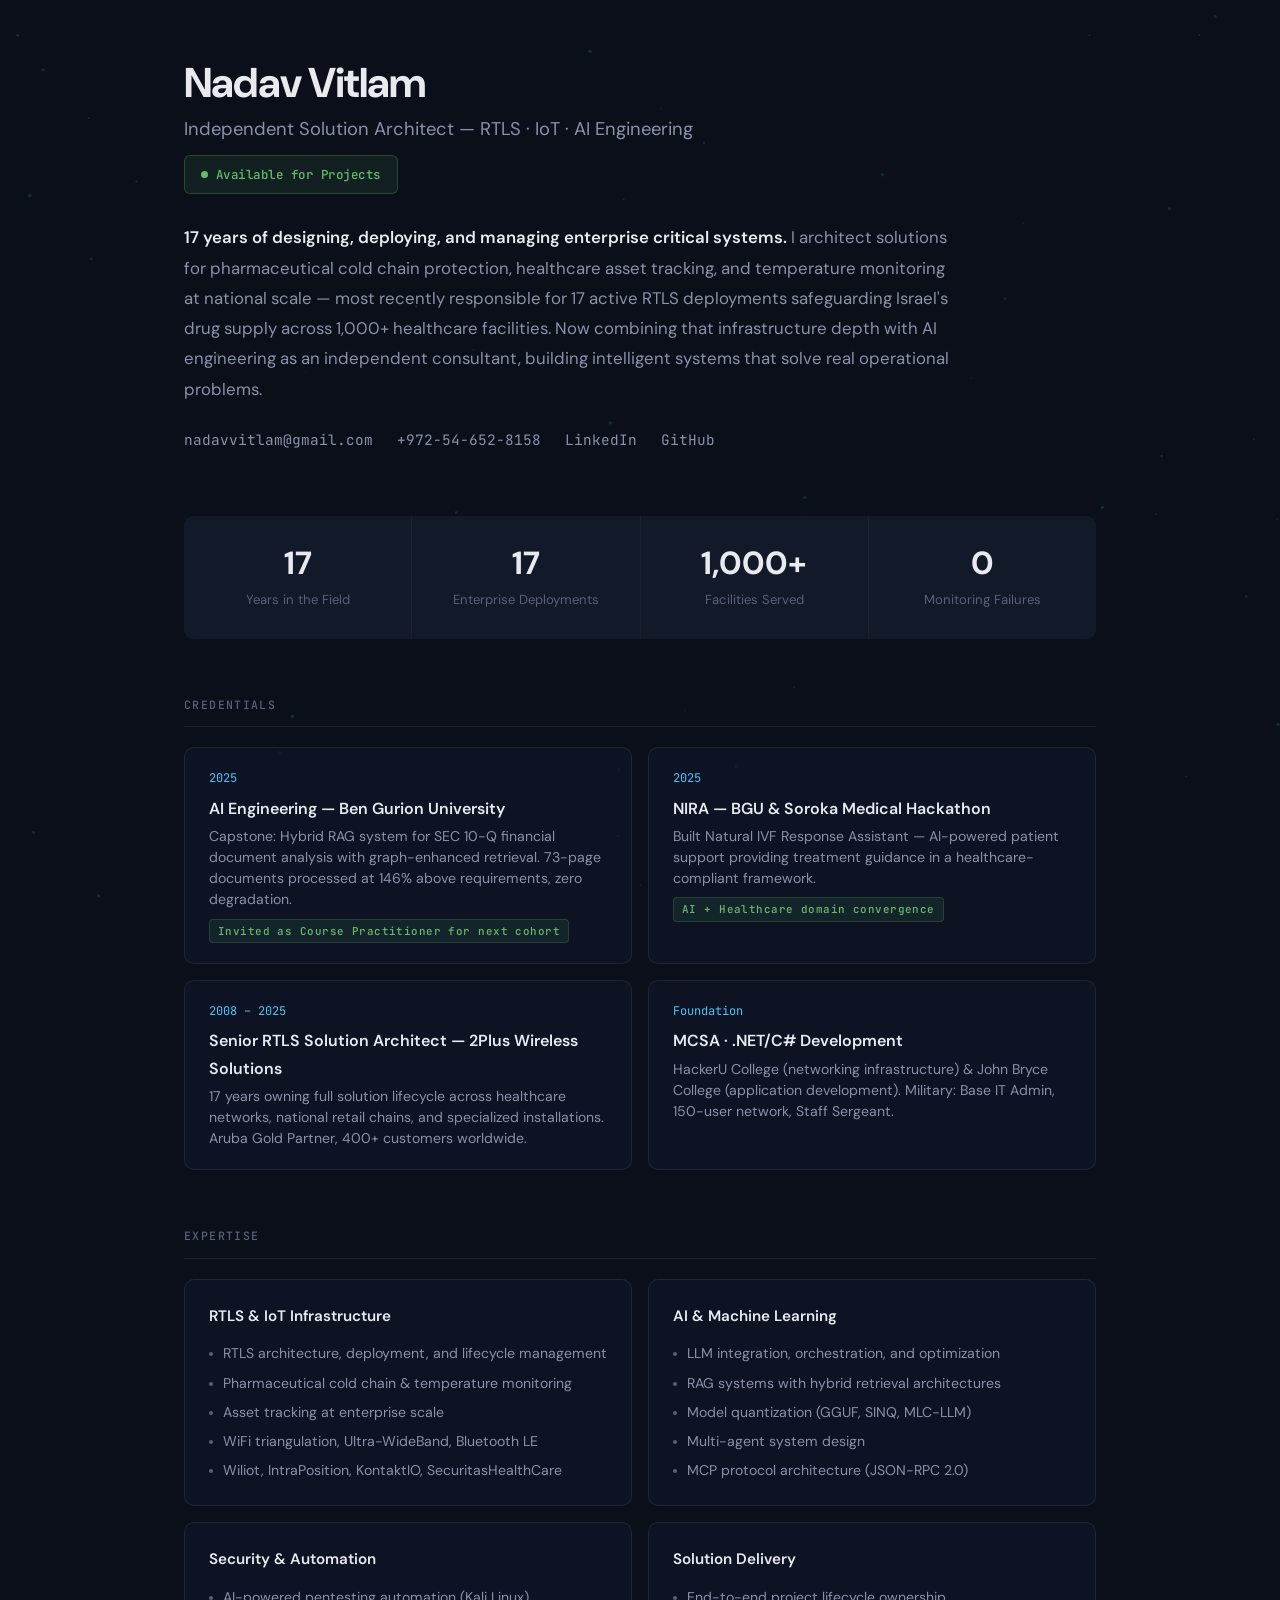
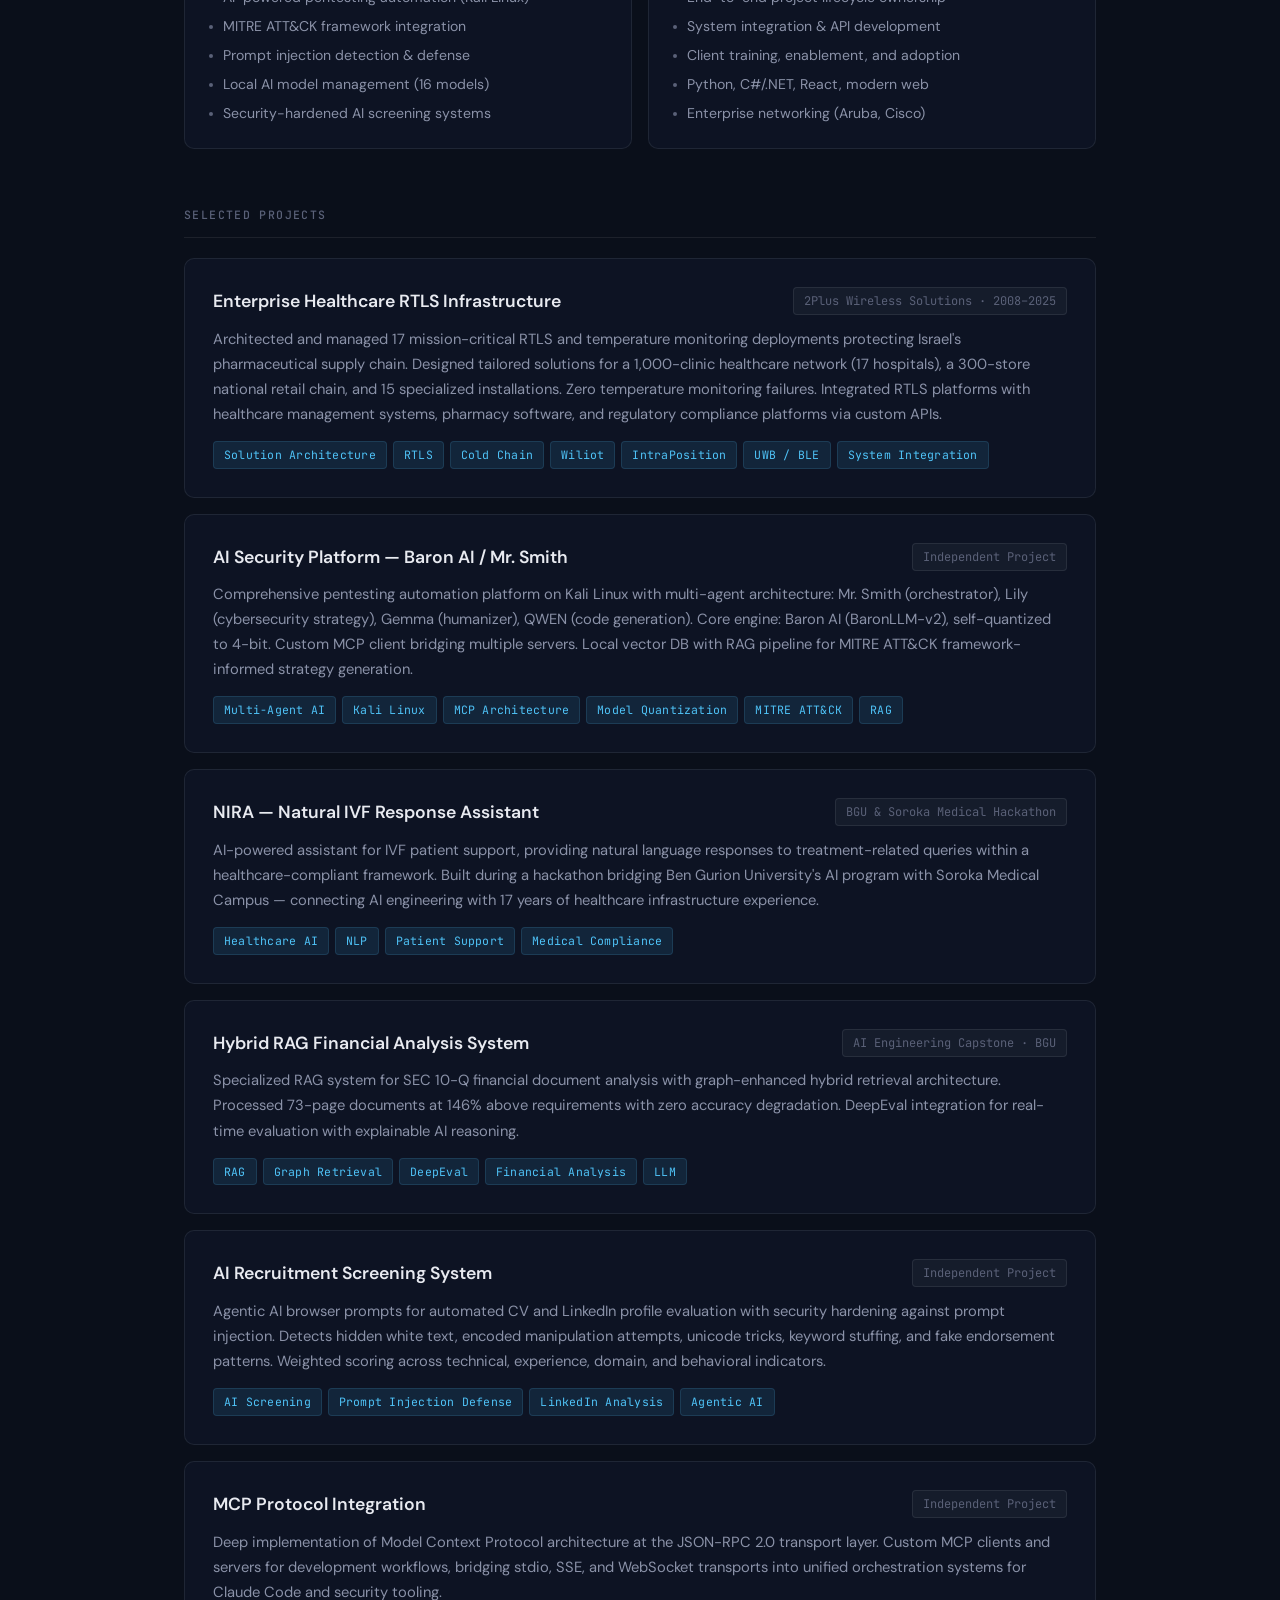
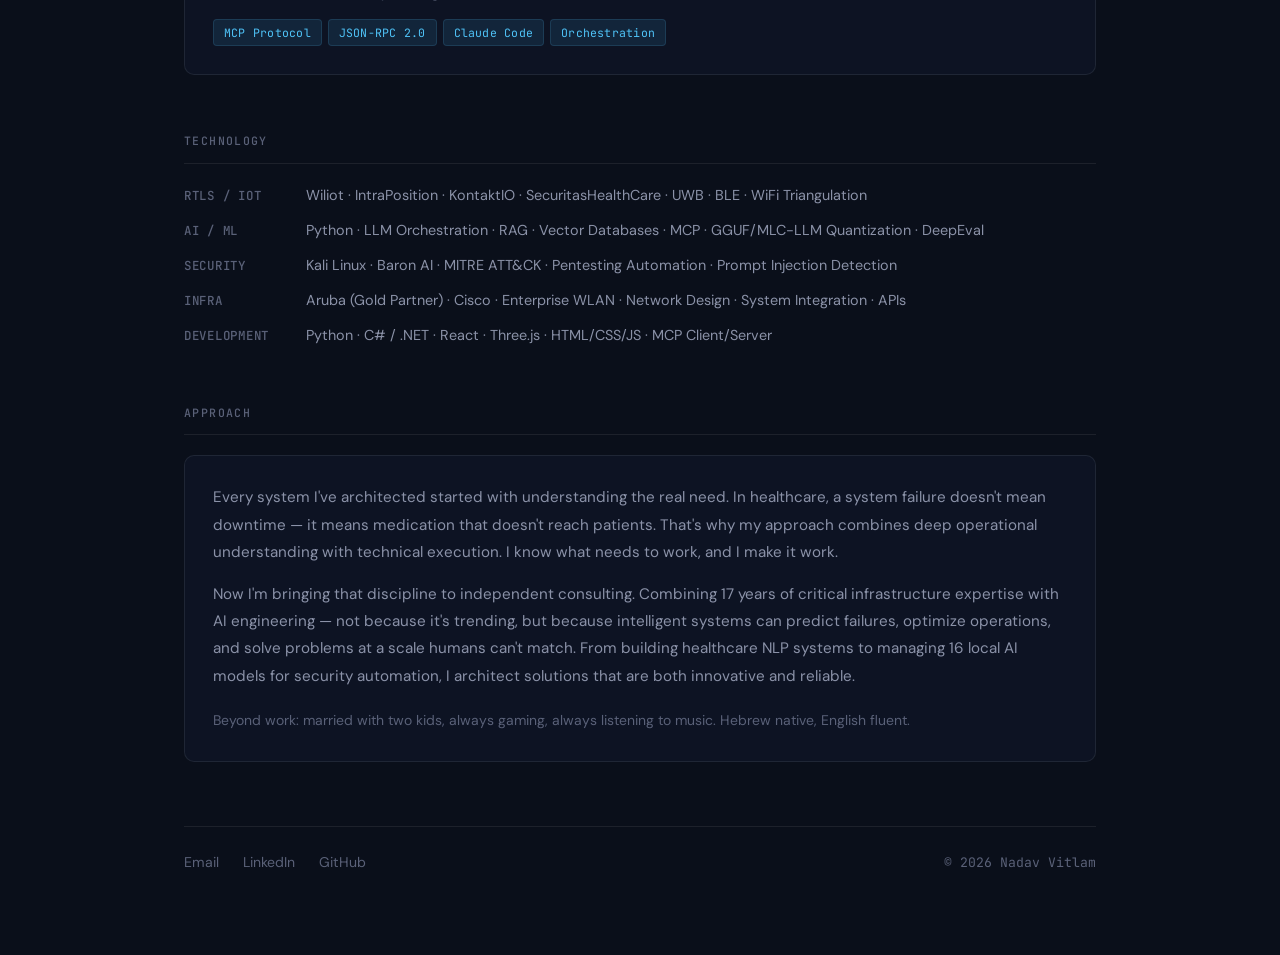
==== commit 672a4a1d: "Redesign portfolio page with professional, sleek layout Replace gaming-styled design with clean, mod" ====
--- a/index.html
+++ b/index.html
@@ -3,1214 +3,790 @@
 <head>
     <meta charset="UTF-8">
     <meta name="viewport" content="width=device-width, initial-scale=1.0">
-    <title>Nadav Vitlam - AI Architect & Tech Enthusiast</title>
+    <title>Nadav Vitlam — Independent Solution Architect | RTLS · IoT · AI</title>
+    <meta name="description" content="Independent Solution Architect with 17 years of enterprise RTLS, IoT infrastructure, and AI engineering experience. Specializing in pharmaceutical cold chain, healthcare systems, and intelligent automation.">
+    <link rel="preconnect" href="https://fonts.googleapis.com">
+    <link rel="preconnect" href="https://fonts.gstatic.com" crossorigin>
+    <link href="https://fonts.googleapis.com/css2?family=DM+Sans:ital,wght@0,300;0,400;0,500;0,600;0,700&family=JetBrains+Mono:wght@300;400;500&display=swap" rel="stylesheet">
     <style>
-        * {
-            margin: 0;
-            padding: 0;
-            box-sizing: border-box;
-        }
-        
+        :root {
+            --bg-primary: #0a0f1a;
+            --bg-card: rgba(15, 22, 40, 0.7);
+            --bg-card-hover: rgba(20, 30, 55, 0.85);
+            --border: rgba(255, 255, 255, 0.08);
+            --border-hover: rgba(255, 255, 255, 0.18);
+            --text-primary: #e8eaf0;
+            --text-secondary: #8b92a8;
+            --text-muted: #5a6178;
+            --accent: #4fc3f7;
+            --accent-soft: rgba(79, 195, 247, 0.1);
+            --accent-green: #66bb6a;
+            --accent-green-soft: rgba(102, 187, 106, 0.1);
+            --font-body: 'DM Sans', -apple-system, BlinkMacSystemFont, sans-serif;
+            --font-mono: 'JetBrains Mono', 'Fira Code', monospace;
+        }
+        * { margin: 0; padding: 0; box-sizing: border-box; }
         body {
-            font-family: 'Segoe UI', Tahoma, Geneva, Verdana, sans-serif;
-            background: #050510;
-            color: #e0e0e0;
+            font-family: var(--font-body);
+            background: var(--bg-primary);
+            color: var(--text-primary);
             overflow-x: hidden;
             min-height: 100vh;
-            text-shadow: 0 1px 3px rgba(0, 0, 0, 0.8);
-        }
-
-        /* Animated background with particles */
+            line-height: 1.7;
+            -webkit-font-smoothing: antialiased;
+        }
         #particles-canvas {
             position: fixed;
-            top: 0;
-            left: 0;
-            width: 100%;
-            height: 100%;
+            top: 0; left: 0;
+            width: 100%; height: 100%;
             z-index: 0;
             pointer-events: none;
-        }
-
-        /* Neural network background */
-        .neural-bg {
-            position: fixed;
-            top: 0;
-            left: 0;
-            width: 100%;
-            height: 100%;
-            z-index: 1;
-            pointer-events: none;
-            opacity: 0.3;
-        }
-        
-        .container {
+            opacity: 0.5;
+        }
+        .site {
             position: relative;
             z-index: 10;
-            max-width: 1200px;
+            max-width: 960px;
             margin: 0 auto;
-            padding: 20px;
+            padding: 60px 24px 80px;
+        }
+        /* ── Header ── */
+        .header { margin-bottom: 64px; }
+        .header h1 {
+            font-size: 2.6em;
+            font-weight: 700;
+            letter-spacing: -0.02em;
+            color: var(--text-primary);
+            line-height: 1.15;
+        }
+        .header-subtitle {
+            font-size: 1.15em;
+            color: var(--text-secondary);
+            font-weight: 400;
+            margin-top: 6px;
+        }
+        .status-indicator {
+            display: inline-flex;
+            align-items: center;
+            gap: 8px;
+            font-family: var(--font-mono);
+            font-size: 0.78em;
+            font-weight: 500;
+            color: var(--accent-green);
+            background: var(--accent-green-soft);
+            border: 1px solid rgba(102, 187, 106, 0.25);
+            border-radius: 6px;
+            padding: 8px 16px;
+            letter-spacing: 0.04em;
+            margin-top: 10px;
+        }
+        .status-dot {
+            width: 7px; height: 7px;
+            background: var(--accent-green);
+            border-radius: 50%;
+            animation: pulse-dot 2s ease-in-out infinite;
+        }
+        @keyframes pulse-dot {
+            0%, 100% { opacity: 1; }
+            50% { opacity: 0.4; }
+        }
+        .header-bio {
+            color: var(--text-secondary);
+            font-size: 1.05em;
+            line-height: 1.8;
+            max-width: 780px;
+            margin-top: 28px;
+        }
+        .header-bio strong {
+            color: var(--text-primary);
+            font-weight: 600;
+        }
+        .contact-row {
+            display: flex;
+            gap: 24px;
+            flex-wrap: wrap;
+            margin-top: 24px;
+        }
+        .contact-row a {
+            color: var(--text-secondary);
+            text-decoration: none;
+            font-size: 0.9em;
+            font-family: var(--font-mono);
+            transition: color 0.2s;
+        }
+        .contact-row a:hover { color: var(--accent); }
+        /* ── Section ── */
+        .section { margin-bottom: 56px; }
+        .section-label {
+            font-family: var(--font-mono);
+            font-size: 0.72em;
+            font-weight: 500;
+            letter-spacing: 0.12em;
+            text-transform: uppercase;
+            color: var(--text-muted);
+            margin-bottom: 20px;
+            padding-bottom: 12px;
+            border-bottom: 1px solid var(--border);
+        }
+        /* ── Metrics ── */
+        .metrics {
+            display: grid;
+            grid-template-columns: repeat(4, 1fr);
+            gap: 1px;
+            background: var(--border);
+            border-radius: 10px;
+            overflow: hidden;
+            margin-bottom: 56px;
+        }
+        .metric {
+            background: var(--bg-card);
+            padding: 28px 20px;
             text-align: center;
-        }
-
-        /* Terminal-style header */
-        .terminal-header {
-            background: linear-gradient(135deg, rgba(26, 31, 58, 0.25) 0%, rgba(45, 27, 78, 0.25) 100%);
-            border: 2px solid #ffffff;
-            border-radius: 15px;
-            padding: 20px;
-            margin-bottom: 30px;
-            box-shadow: 0 0 30px rgba(255, 255, 255, 0.2);
-            animation: glow 2s ease-in-out infinite alternate;
-        }
-
-        @keyframes glow {
-            from { box-shadow: 0 0 20px rgba(255, 255, 255, 0.15); }
-            to { box-shadow: 0 0 40px rgba(255, 255, 255, 0.25); }
-        }
-
-        .terminal-title {
-            display: flex;
-            align-items: center;
-            justify-content: center;
-            gap: 10px;
-            margin-bottom: 15px;
-        }
-
-        .terminal-buttons {
-            display: flex;
+            transition: background 0.3s;
+        }
+        .metric:hover { background: var(--bg-card-hover); }
+        .metric-value {
+            font-size: 2em;
+            font-weight: 700;
+            color: var(--text-primary);
+            line-height: 1.2;
+        }
+        .metric-label {
+            font-size: 0.82em;
+            color: var(--text-muted);
+            margin-top: 6px;
+        }
+        /* ── Credentials ── */
+        .credentials-grid {
+            display: grid;
+            grid-template-columns: 1fr 1fr;
+            gap: 16px;
+        }
+        .credential {
+            background: var(--bg-card);
+            border: 1px solid var(--border);
+            border-radius: 10px;
+            padding: 20px 24px;
+            transition: all 0.3s;
+        }
+        .credential:hover {
+            border-color: var(--border-hover);
+            background: var(--bg-card-hover);
+        }
+        .credential-year {
+            font-family: var(--font-mono);
+            font-size: 0.75em;
+            color: var(--accent);
+            margin-bottom: 6px;
+        }
+        .credential-title {
+            font-weight: 600;
+            font-size: 1em;
+            color: var(--text-primary);
+            margin-bottom: 4px;
+        }
+        .credential-detail {
+            font-size: 0.88em;
+            color: var(--text-secondary);
+            line-height: 1.5;
+        }
+        .credential-tag {
+            display: inline-block;
+            font-family: var(--font-mono);
+            font-size: 0.68em;
+            font-weight: 500;
+            color: var(--accent-green);
+            background: var(--accent-green-soft);
+            border: 1px solid rgba(102, 187, 106, 0.2);
+            border-radius: 4px;
+            padding: 2px 8px;
+            margin-top: 8px;
+            letter-spacing: 0.04em;
+        }
+        /* ── Expertise ── */
+        .expertise-grid {
+            display: grid;
+            grid-template-columns: 1fr 1fr;
+            gap: 16px;
+        }
+        .expertise-group {
+            background: var(--bg-card);
+            border: 1px solid var(--border);
+            border-radius: 10px;
+            padding: 24px;
+            transition: all 0.3s;
+        }
+        .expertise-group:hover {
+            border-color: var(--border-hover);
+            background: var(--bg-card-hover);
+        }
+        .expertise-heading {
+            font-weight: 600;
+            font-size: 0.95em;
+            color: var(--text-primary);
+            margin-bottom: 14px;
+        }
+        .expertise-items {
+            list-style: none;
+            display: flex;
+            flex-direction: column;
             gap: 8px;
         }
-
-        .terminal-btn {
-            width: 12px;
-            height: 12px;
-            border-radius: 50%;
-            cursor: pointer;
-            transition: transform 0.2s;
-        }
-
-        .terminal-btn:hover {
-            transform: scale(1.2);
-        }
-
-        .btn-close { background: #ff5f56; }
-        .btn-minimize { background: #ffbd2e; }
-        .btn-maximize { background: #27c93f; }
-
-        .profile-section {
-            display: block;
-            margin-top: 20px;
-            text-align: center;
-        }
-
-        .profile-info {
-            text-align: center;
-            max-width: 900px;
-            margin: 0 auto;
-        }
-
-        h1 {
-            font-size: 3em;
-            background: linear-gradient(135deg, #00ff88, #00d4ff, #a855f7);
-            -webkit-background-clip: text;
-            -webkit-text-fill-color: transparent;
-            background-clip: text;
-            margin-bottom: 10px;
-            animation: gradient-shift 3s ease infinite;
-            background-size: 200% 200%;
-            filter: drop-shadow(0 2px 4px rgba(0, 0, 0, 0.8));
-        }
-
-        @keyframes gradient-shift {
-            0% { background-position: 0% 50%; }
-            50% { background-position: 100% 50%; }
-            100% { background-position: 0% 50%; }
-        }
-
-        .typing-text {
-            font-size: 1.5em;
-            color: #00ff88;
-            font-family: 'Courier New', monospace;
-            border-right: 2px solid #00ff88;
-            padding-right: 5px;
-            animation: blink 0.7s step-end infinite;
-            min-height: 1.8em;
-            display: inline-block;
-        }
-
-        @keyframes blink {
-            50% { border-color: transparent; }
-        }
-
-        /* Stats display */
-        .stats-grid {
-            display: grid;
-            grid-template-columns: repeat(auto-fit, minmax(200px, 1fr));
-            gap: 20px;
-            margin: 30px 0;
-        }
-
-        .stat-card {
-            background: linear-gradient(135deg, rgba(26, 31, 58, 0.25) 0%, rgba(45, 27, 78, 0.25) 100%);
-            border: 2px solid #ffffff;
-            border-radius: 15px;
-            padding: 20px;
-            text-align: center;
-            transition: all 0.3s;
-            cursor: pointer;
+        .expertise-items li {
+            font-size: 0.88em;
+            color: var(--text-secondary);
+            padding-left: 14px;
             position: relative;
-            overflow: hidden;
-        }
-
-        .stat-card::before {
+            line-height: 1.5;
+        }
+        .expertise-items li::before {
             content: '';
             position: absolute;
-            top: -50%;
-            left: -50%;
-            width: 200%;
-            height: 200%;
-            background: linear-gradient(45deg, transparent, rgba(0, 212, 255, 0.1), transparent);
-            transform: rotate(45deg);
-            transition: all 0.5s;
-        }
-
-        .stat-card:hover::before {
-            animation: shine 1.5s infinite;
-        }
-
-        @keyframes shine {
-            0% { left: -50%; }
-            100% { left: 150%; }
-        }
-
-        .stat-card:hover {
-            transform: translateY(-5px);
-            box-shadow: 0 10px 30px rgba(255, 255, 255, 0.3);
-        }
-
-        .stat-icon {
-            font-size: 2.5em;
+            left: 0; top: 9px;
+            width: 4px; height: 4px;
+            border-radius: 50%;
+            background: var(--text-muted);
+        }
+        /* ── Projects ── */
+        .project-list {
+            display: flex;
+            flex-direction: column;
+            gap: 16px;
+        }
+        .project {
+            background: var(--bg-card);
+            border: 1px solid var(--border);
+            border-radius: 10px;
+            padding: 28px;
+            transition: all 0.3s;
+        }
+        .project:hover {
+            border-color: var(--border-hover);
+            background: var(--bg-card-hover);
+            transform: translateY(-2px);
+        }
+        .project-top {
+            display: flex;
+            justify-content: space-between;
+            align-items: flex-start;
+            gap: 16px;
             margin-bottom: 10px;
-        }
-
-        .stat-value {
-            font-size: 2em;
-            font-weight: bold;
-            color: #00ff88;
-        }
-
-        .stat-label {
+            flex-wrap: wrap;
+        }
+        .project-name {
+            font-weight: 600;
+            font-size: 1.1em;
+            color: var(--text-primary);
+        }
+        .project-org {
+            font-family: var(--font-mono);
+            font-size: 0.75em;
+            color: var(--text-muted);
+            background: rgba(255,255,255,0.04);
+            border: 1px solid var(--border);
+            padding: 3px 10px;
+            border-radius: 4px;
+            white-space: nowrap;
+        }
+        .project-desc {
+            font-size: 0.92em;
+            color: var(--text-secondary);
+            line-height: 1.7;
+            margin-bottom: 14px;
+        }
+        .project-tags {
+            display: flex;
+            flex-wrap: wrap;
+            gap: 6px;
+        }
+        .tag {
+            font-family: var(--font-mono);
+            font-size: 0.72em;
+            color: var(--accent);
+            background: var(--accent-soft);
+            border: 1px solid rgba(79, 195, 247, 0.15);
+            padding: 3px 10px;
+            border-radius: 4px;
+            letter-spacing: 0.02em;
+        }
+        /* ── Platforms ── */
+        .platforms {
+            display: flex;
+            flex-direction: column;
+            gap: 12px;
+        }
+        .platform-row {
+            display: flex;
+            gap: 12px;
+            align-items: baseline;
+        }
+        .platform-label {
+            font-family: var(--font-mono);
+            font-size: 0.78em;
+            font-weight: 500;
+            color: var(--text-muted);
+            min-width: 110px;
+            flex-shrink: 0;
+            text-transform: uppercase;
+            letter-spacing: 0.06em;
+        }
+        .platform-items {
             font-size: 0.9em;
-            color: #a0a0a0;
-        }
-
-        /* Achievement badges */
-        .achievements {
-            background: linear-gradient(135deg, rgba(26, 31, 58, 0.25) 0%, rgba(45, 27, 78, 0.25) 100%);
-            border: 2px solid #ffffff;
-            border-radius: 15px;
-            padding: 30px;
-            margin: 30px 0;
-            text-align: center;
-        }
-
-        .achievements h2 {
-            color: #00ff88;
-            margin-bottom: 20px;
-            font-size: 2em;
-            text-shadow: 0 2px 8px rgba(0, 0, 0, 0.9);
-        }
-
-        .badge-container {
-            display: grid;
-            grid-template-columns: repeat(auto-fit, minmax(150px, 1fr));
-            gap: 20px;
-        }
-
-        .badge {
-            background: rgba(255, 255, 255, 0.05);
-            border: 2px solid #ffffff;
+            color: var(--text-secondary);
+            line-height: 1.6;
+        }
+        /* ── Approach ── */
+        .personal-note {
+            background: var(--bg-card);
+            border: 1px solid var(--border);
             border-radius: 10px;
-            padding: 15px;
-            text-align: center;
-            transition: all 0.3s;
-            cursor: pointer;
-        }
-
-        .badge:hover {
-            background: rgba(255, 255, 255, 0.12);
-            transform: scale(1.05) rotate(2deg);
-        }
-
-        .badge-icon {
-            font-size: 3em;
-            margin-bottom: 10px;
-            filter: drop-shadow(0 0 10px currentColor);
-        }
-
-        .badge-title {
-            font-weight: bold;
-            color: #00ff88;
-            margin-bottom: 5px;
-        }
-
-        .badge-desc {
-            font-size: 0.8em;
-            color: #a0a0a0;
-        }
-
-        /* Projects section with gaming aesthetics */
-        .projects-section {
-            margin: 30px 0;
-            text-align: center;
-        }
-
-        .section-title {
-            font-size: 2.5em;
-            color: #00ff88;
-            margin-bottom: 20px;
-            display: flex;
+            padding: 28px;
+            color: var(--text-secondary);
+            font-size: 0.95em;
+            line-height: 1.8;
+        }
+        .personal-note p + p { margin-top: 14px; }
+        /* ── Footer ── */
+        .footer {
+            margin-top: 64px;
+            padding-top: 24px;
+            border-top: 1px solid var(--border);
+            display: flex;
+            justify-content: space-between;
             align-items: center;
-            justify-content: center;
-            gap: 15px;
-            text-shadow: 0 2px 8px rgba(0, 0, 0, 0.9);
-        }
-
-        .project-grid {
-            display: grid;
-            grid-template-columns: repeat(auto-fit, minmax(350px, 1fr));
-            gap: 25px;
-        }
-
-        .project-card {
-            background: linear-gradient(135deg, rgba(26, 31, 58, 0.25) 0%, rgba(45, 27, 78, 0.25) 100%);
-            border: 2px solid #ffffff;
-            border-radius: 15px;
-            padding: 25px;
-            transition: all 0.3s;
-            cursor: pointer;
-            position: relative;
-            overflow: hidden;
-            text-align: center;
-        }
-
-        .project-card::after {
-            content: '';
-            position: absolute;
-            top: 0;
-            left: -100%;
-            width: 100%;
-            height: 100%;
-            background: linear-gradient(90deg, transparent, rgba(0, 255, 136, 0.2), transparent);
-            transition: left 0.5s;
-        }
-
-        .project-card:hover::after {
-            left: 100%;
-        }
-
-        .project-card:hover {
-            transform: translateY(-10px);
-            box-shadow: 0 15px 40px rgba(255, 255, 255, 0.3);
-            border-color: #ffffff;
-        }
-
-        .project-header {
-            display: flex;
-            justify-content: center;
-            align-items: center;
-            flex-direction: column;
-            margin-bottom: 15px;
-            gap: 10px;
-        }
-
-        .project-title {
-            font-size: 1.5em;
-            color: #00ff88;
-            margin-bottom: 5px;
-        }
-
-        .project-level {
-            background: linear-gradient(135deg, #ff6b6b, #ee5a6f);
-            padding: 5px 12px;
-            border-radius: 20px;
-            font-size: 0.8em;
-            font-weight: bold;
-        }
-
-        .tech-tags {
-            display: flex;
             flex-wrap: wrap;
-            gap: 8px;
-            margin-top: 15px;
-            justify-content: center;
-        }
-
-        .tech-tag {
-            background: rgba(0, 212, 255, 0.2);
-            border: 1px solid #00d4ff;
-            padding: 5px 12px;
-            border-radius: 15px;
-            font-size: 0.85em;
-            color: #00d4ff;
-        }
-
-        /* Skills matrix */
-        .skills-matrix {
-            background: linear-gradient(135deg, rgba(26, 31, 58, 0.25) 0%, rgba(45, 27, 78, 0.25) 100%);
-            border: 2px solid #ffffff;
-            border-radius: 15px;
-            padding: 30px;
-            margin: 30px 0;
-            text-align: center;
-        }
-
-        .skill-category {
-            margin-bottom: 25px;
-            text-align: center;
-        }
-
-        .skill-category h3 {
-            color: #00d4ff;
-            margin-bottom: 15px;
-            font-size: 1.3em;
-        }
-
-        .skill-bar-container {
-            margin-bottom: 15px;
-            max-width: 600px;
-            margin-left: auto;
-            margin-right: auto;
-        }
-
-        .skill-name {
-            display: flex;
-            justify-content: space-between;
-            margin-bottom: 8px;
-            color: #e0e0e0;
-        }
-
-        .skill-level {
-            color: #00ff88;
-            font-weight: bold;
-        }
-
-        .skill-bar {
-            height: 10px;
-            background: rgba(255, 255, 255, 0.1);
-            border-radius: 10px;
-            overflow: hidden;
-            position: relative;
-        }
-
-        .skill-progress {
-            height: 100%;
-            background: linear-gradient(90deg, #00ff88, #00d4ff);
-            border-radius: 10px;
-            position: relative;
-            animation: load-skill 1.5s ease-out;
-        }
-
-        @keyframes load-skill {
-            from { width: 0; }
-        }
-
-        .skill-progress::after {
-            content: '';
-            position: absolute;
-            top: 0;
-            left: 0;
-            right: 0;
-            bottom: 0;
-            background: linear-gradient(90deg, transparent, rgba(255, 255, 255, 0.3), transparent);
-            animation: shimmer 2s infinite;
-        }
-
-        @keyframes shimmer {
-            0% { transform: translateX(-100%); }
-            100% { transform: translateX(100%); }
-        }
-
-        /* Social links with gaming style */
-        .social-section {
-            margin: 40px 0;
-            text-align: center;
-        }
-
-        .social-grid {
-            display: flex;
-            justify-content: center;
-            gap: 20px;
-            flex-wrap: wrap;
-        }
-
-        .social-link {
-            background: linear-gradient(135deg, rgba(26, 31, 58, 0.25) 0%, rgba(45, 27, 78, 0.25) 100%);
-            border: 2px solid #ffffff;
-            padding: 15px 30px;
-            border-radius: 25px;
+            gap: 16px;
+        }
+        .footer-links {
+            display: flex;
+            gap: 24px;
+        }
+        .footer-links a {
+            color: var(--text-muted);
             text-decoration: none;
-            color: #00ff88;
-            font-weight: bold;
-            display: flex;
-            align-items: center;
-            gap: 10px;
-            transition: all 0.3s;
-            font-size: 1.1em;
-        }
-
-        .social-link:hover {
-            background: linear-gradient(135deg, rgba(255, 255, 255, 0.2), rgba(255, 255, 255, 0.3));
-            transform: translateY(-3px);
-            box-shadow: 0 10px 30px rgba(255, 255, 255, 0.3);
-            color: white;
-        }
-
-        /* Easter egg section */
-        .easter-egg {
-            text-align: center;
-            margin: 40px 0;
-            padding: 20px;
-            background: linear-gradient(135deg, rgba(26, 31, 58, 0.25) 0%, rgba(45, 27, 78, 0.25) 100%);
-            border: 2px solid #ffffff;
-            border-radius: 15px;
-        }
-
-        .easter-egg-btn {
-            background: linear-gradient(135deg, #ff6b6b, #ee5a6f);
-            border: none;
-            padding: 15px 40px;
-            border-radius: 30px;
-            color: white;
-            font-size: 1.2em;
-            font-weight: bold;
-            cursor: pointer;
-            transition: all 0.3s;
-            box-shadow: 0 5px 15px rgba(255, 107, 107, 0.4);
-        }
-
-        .easter-egg-btn:hover {
-            transform: scale(1.05);
-            box-shadow: 0 10px 25px rgba(255, 107, 107, 0.6);
-        }
-
-        /* Family section */
-        .family-section {
-            background: linear-gradient(135deg, rgba(26, 31, 58, 0.25) 0%, rgba(45, 27, 78, 0.25) 100%);
-            border: 2px solid #ffffff;
-            border-radius: 15px;
-            padding: 30px;
-            margin: 30px 0;
-            text-align: center;
-        }
-
-        .family-section h2 {
-            color: #00ff88;
-            margin-bottom: 20px;
-            font-size: 2em;
-            text-shadow: 0 2px 8px rgba(0, 0, 0, 0.9);
-        }
-
-        .family-icons {
-            display: flex;
-            justify-content: center;
-            gap: 30px;
-            font-size: 4em;
-            margin: 20px 0;
-        }
-
-        .heart-beat {
-            animation: heartbeat 1.5s ease-in-out infinite;
-        }
-
-        @keyframes heartbeat {
-            0%, 100% { transform: scale(1); }
-            25% { transform: scale(1.1); }
-            50% { transform: scale(1); }
-        }
-
-        @media (max-width: 768px) {
-            .profile-section {
-                text-align: center;
-            }
-
-            .profile-info {
-                text-align: center;
-            }
-
-            h1 {
-                font-size: 2em;
-            }
-
-            .stats-grid {
-                grid-template-columns: 1fr;
-            }
-
-            .project-grid {
-                grid-template-columns: 1fr;
-            }
-        }
-
-        /* Loading animation */
-        .loading {
+            font-size: 0.88em;
+            transition: color 0.2s;
+        }
+        .footer-links a:hover { color: var(--accent); }
+        .footer-copy {
+            font-size: 0.82em;
+            color: var(--text-muted);
+            font-family: var(--font-mono);
+        }
+        /* ── Loading ── */
+        .loading-screen {
             position: fixed;
-            top: 0;
-            left: 0;
-            width: 100%;
-            height: 100%;
-            background: #0a0e27;
+            top: 0; left: 0;
+            width: 100%; height: 100%;
+            background: var(--bg-primary);
             display: flex;
             align-items: center;
             justify-content: center;
             z-index: 9999;
-            transition: opacity 0.5s;
-        }
-
-        .loading-text {
-            font-size: 2em;
-            color: #00ff88;
-            font-family: 'Courier New', monospace;
-        }
-
-        .fade-out {
+            transition: opacity 0.6s ease;
+        }
+        .loading-screen.done { opacity: 0; pointer-events: none; }
+        .loading-bar-track {
+            width: 200px; height: 2px;
+            background: var(--border);
+            border-radius: 1px;
+            overflow: hidden;
+        }
+        .loading-bar-fill {
+            height: 100%; width: 0%;
+            background: var(--accent);
+            border-radius: 1px;
+            transition: width 0.3s ease;
+        }
+        /* ── Scroll reveal ── */
+        .reveal {
             opacity: 0;
-            pointer-events: none;
+            transform: translateY(16px);
+            transition: opacity 0.6s ease, transform 0.6s ease;
+        }
+        .reveal.visible {
+            opacity: 1;
+            transform: translateY(0);
+        }
+        /* ── Responsive ── */
+        @media (max-width: 768px) {
+            .site { padding: 40px 16px 60px; }
+            .header h1 { font-size: 2em; }
+            .metrics { grid-template-columns: repeat(2, 1fr); }
+            .credentials-grid { grid-template-columns: 1fr; }
+            .expertise-grid { grid-template-columns: 1fr; }
+            .contact-row { gap: 16px; }
+            .platform-row { flex-direction: column; gap: 4px; }
+            .platform-label { min-width: unset; }
+        }
+        @media (max-width: 480px) {
+            .header h1 { font-size: 1.7em; }
+            .metrics { grid-template-columns: 1fr 1fr; }
         }
     </style>
 </head>
 <body>
-    <!-- Loading screen -->
-    <div class="loading" id="loading">
-        <div class="loading-text">
-            <span id="loading-msg">Initializing AI Systems...</span>
-            <span class="typing-cursor">_</span>
+    <div class="loading-screen" id="loader">
+        <div class="loading-bar-track">
+            <div class="loading-bar-fill" id="loader-fill"></div>
         </div>
     </div>
-
-    <!-- Particle canvas -->
     <canvas id="particles-canvas"></canvas>
-
-    <!-- Neural network background -->
-    <canvas class="neural-bg" id="neural-canvas"></canvas>
-
-    <div class="container">
-        <!-- Terminal Header -->
-        <div class="terminal-header">
-            <div class="terminal-title">
-                <div class="terminal-buttons">
-                    <div class="terminal-btn btn-close"></div>
-                    <div class="terminal-btn btn-minimize"></div>
-                    <div class="terminal-btn btn-maximize"></div>
-                </div>
-                <span style="color: #00ff88; font-family: 'Courier New', monospace; margin-left: 10px;">nadav@ai-architect:~$</span>
-            </div>
-
-            <div class="profile-section">
-                <div class="profile-info">
-                    <h1>Nadav Vitlam</h1>
-                    <div class="typing-text" id="typing-text"></div>
-                    <p style="margin-top: 20px; line-height: 1.8; color: #b0b0b0;">
-                        Solution architect specializing in critical infrastructure systems. I understand complex operational 
-                        needs and design tailored solutions that work. Whether it's RTLS networks for healthcare, AI-powered 
-                        security platforms, or enterprise monitoring systems - I bridge the gap between requirements and 
-                        reality. When I'm not architecting solutions, you'll find me gaming, listening to music, or spending 
-                        quality time with my amazing family.
-                    </p>
-                </div>
+    <div class="site">
+        <header class="header">
+            <div>
+                <h1>Nadav Vitlam</h1>
+                <div class="header-subtitle">Independent Solution Architect &mdash; RTLS &middot; IoT &middot; AI Engineering</div>
+                <div class="status-indicator">
+                    <span class="status-dot"></span>
+                    Available for Projects
+                </div>
+            </div>
+            <p class="header-bio">
+                <strong>17 years of designing, deploying, and managing enterprise critical systems.</strong>
+                I architect solutions for pharmaceutical cold chain protection, healthcare asset tracking, and
+                temperature monitoring at national scale &mdash; most recently responsible for 17 active RTLS
+                deployments safeguarding Israel's drug supply across 1,000+ healthcare facilities. Now combining
+                that infrastructure depth with AI engineering as an independent consultant, building intelligent
+                systems that solve real operational problems.
+            </p>
+            <div class="contact-row">
+                <a href="mailto:nadavvitlam@gmail.com">nadavvitlam@gmail.com</a>
+                <a href="tel:+972546528158">+972-54-652-8158</a>
+                <a href="https://www.linkedin.com/in/nadav-vitlam/" target="_blank">LinkedIn</a>
+                <a href="https://github.com/NVitlam" target="_blank">GitHub</a>
+            </div>
+        </header>
+        <div class="metrics reveal">
+            <div class="metric">
+                <div class="metric-value">17</div>
+                <div class="metric-label">Years in the Field</div>
+            </div>
+            <div class="metric">
+                <div class="metric-value">17</div>
+                <div class="metric-label">Enterprise Deployments</div>
+            </div>
+            <div class="metric">
+                <div class="metric-value">1,000+</div>
+                <div class="metric-label">Facilities Served</div>
+            </div>
+            <div class="metric">
+                <div class="metric-value">0</div>
+                <div class="metric-label">Monitoring Failures</div>
             </div>
         </div>
-
-        <!-- Stats Grid -->
-        <div class="stats-grid">
-            <div class="stat-card">
-                <div class="stat-icon">⚡</div>
-                <div class="stat-value">17</div>
-                <div class="stat-label">Years Building Solutions</div>
-            </div>
-            <div class="stat-card">
-                <div class="stat-icon">🏥</div>
-                <div class="stat-value">17</div>
-                <div class="stat-label">Enterprise RTLS Systems</div>
-            </div>
-            <div class="stat-card">
-                <div class="stat-icon">🤖</div>
-                <div class="stat-value">16</div>
-                <div class="stat-label">Local AI Models Managed</div>
-            </div>
-            <div class="stat-card">
-                <div class="stat-icon">🎯</div>
-                <div class="stat-value">100%</div>
-                <div class="stat-label">Solution Success Rate</div>
-            </div>
-        </div>
-
-        <!-- Achievements -->
-        <div class="achievements">
-            <h2>🏆 Achievements Unlocked</h2>
-            <div class="badge-container">
-                <div class="badge">
-                    <div class="badge-icon" style="color: #ffd700;">🎓</div>
-                    <div class="badge-title">AI Engineer</div>
-                    <div class="badge-desc">Ben-Gurion University 2025</div>
-                </div>
-                <div class="badge">
-                    <div class="badge-icon" style="color: #00ff88;">🔐</div>
-                    <div class="badge-title">AI Security Architect</div>
-                    <div class="badge-desc">Local AI Pentesting Systems</div>
-                </div>
-                <div class="badge">
-                    <div class="badge-icon" style="color: #00d4ff;">💊</div>
-                    <div class="badge-title">Critical Systems Architect</div>
-                    <div class="badge-desc">Healthcare & Infrastructure</div>
-                </div>
-                <div class="badge">
-                    <div class="badge-icon" style="color: #a855f7;">🧠</div>
-                    <div class="badge-title">RAG Architect</div>
-                    <div class="badge-desc">LLM Optimization Pro</div>
-                </div>
-                <div class="badge">
-                    <div class="badge-icon" style="color: #ff6b6b;">👨‍👩‍👧‍👦</div>
-                    <div class="badge-title">Family Man</div>
-                    <div class="badge-desc">Achievement Unlocked!</div>
-                </div>
-                <div class="badge">
-                    <div class="badge-icon" style="color: #ffd700;">🎵</div>
-                    <div class="badge-title">Music Addict</div>
-                    <div class="badge-desc">Soundtrack of Life</div>
-                </div>
-            </div>
-        </div>
-
-        <!-- Skills Matrix -->
-        <div class="skills-matrix">
-            <h2 class="section-title">💻 Skills & Abilities</h2>
-            
-            <div class="skill-category">
-                <h3>🤖 AI & Machine Learning</h3>
-                <div class="skill-bar-container">
-                    <div class="skill-name">
-                        <span>LLM Optimization & RAG Systems</span>
-                        <span class="skill-level">Expert</span>
-                    </div>
-                    <div class="skill-bar">
-                        <div class="skill-progress" style="width: 95%"></div>
-                    </div>
-                </div>
-                <div class="skill-bar-container">
-                    <div class="skill-name">
-                        <span>AI Agent Development</span>
-                        <span class="skill-level">Advanced</span>
-                    </div>
-                    <div class="skill-bar">
-                        <div class="skill-progress" style="width: 90%"></div>
-                    </div>
-                </div>
-                <div class="skill-bar-container">
-                    <div class="skill-name">
-                        <span>Model Quantization (GGUF, SINQ, MLC-LLM)</span>
-                        <span class="skill-level">Expert</span>
-                    </div>
-                    <div class="skill-bar">
-                        <div class="skill-progress" style="width: 90%"></div>
-                    </div>
-                </div>
-            </div>
-
-            <div class="skill-category">
-                <h3>🔐 Cybersecurity</h3>
-                <div class="skill-bar-container">
-                    <div class="skill-name">
-                        <span>AI-Powered Pentesting Systems (Kali Linux)</span>
-                        <span class="skill-level">Expert</span>
-                    </div>
-                    <div class="skill-bar">
-                        <div class="skill-progress" style="width: 92%"></div>
-                    </div>
-                </div>
-                <div class="skill-bar-container">
-                    <div class="skill-name">
-                        <span>Local AI Model Integration & MCP Architecture</span>
-                        <span class="skill-level">Expert</span>
-                    </div>
-                    <div class="skill-bar">
-                        <div class="skill-progress" style="width: 90%"></div>
-                    </div>
-                </div>
-            </div>
-
-            <div class="skill-category">
-                <h3>⚙️ IoT & RTLS</h3>
-                <div class="skill-bar-container">
-                    <div class="skill-name">
-                        <span>RTLS Architecture & Implementation</span>
-                        <span class="skill-level">Master</span>
-                    </div>
-                    <div class="skill-bar">
-                        <div class="skill-progress" style="width: 98%"></div>
-                    </div>
-                </div>
-                <div class="skill-bar-container">
-                    <div class="skill-name">
-                        <span>Asset Tracking & Management Systems</span>
-                        <span class="skill-level">Master</span>
-                    </div>
-                    <div class="skill-bar">
-                        <div class="skill-progress" style="width: 98%"></div>
-                    </div>
-                </div>
-                <div class="skill-bar-container">
-                    <div class="skill-name">
-                        <span>Temperature Monitoring Systems</span>
-                        <span class="skill-level">Master</span>
-                    </div>
-                    <div class="skill-bar">
-                        <div class="skill-progress" style="width: 98%"></div>
-                    </div>
-                </div>
-            </div>
-
-            <div class="skill-category">
-                <h3>💻 Solution Development</h3>
-                <div class="skill-bar-container">
-                    <div class="skill-name">
-                        <span>Python (Automation & AI Integration)</span>
-                        <span class="skill-level">Expert</span>
-                    </div>
-                    <div class="skill-bar">
-                        <div class="skill-progress" style="width: 93%"></div>
-                    </div>
-                </div>
-                <div class="skill-bar-container">
-                    <div class="skill-name">
-                        <span>Vibe Developer → Spec Developer</span>
-                        <span class="skill-level">Evolving</span>
-                    </div>
-                    <div class="skill-bar">
-                        <div class="skill-progress" style="width: 80%"></div>
-                    </div>
-                </div>
-                <div class="skill-bar-container">
-                    <div class="skill-name">
-                        <span>C# / .NET (RTLS Systems)</span>
-                        <span class="skill-level">Advanced</span>
-                    </div>
-                    <div class="skill-bar">
-                        <div class="skill-progress" style="width: 85%"></div>
-                    </div>
-                </div>
-            </div>
-        </div>
-
-        <!-- Projects Section -->
-        <div class="projects-section">
-            <h2 class="section-title">🚀 Featured Projects</h2>
-            <div class="project-grid">
-                <div class="project-card">
-                    <div class="project-header">
-                        <div>
-                            <div class="project-title">AI-Powered Security Platform</div>
-                            <p style="color: #a0a0a0;">Baron AI & MCP-based pentesting system</p>
-                        </div>
-                        <div class="project-level">LVL 99</div>
-                    </div>
-                    <p style="color: #b0b0b0; margin: 10px 0;">
-                        Built a comprehensive security platform on Kali Linux using local AI models for pentesting automation. 
-                        Developed custom MCP client bridging multiple MCP servers to main system. Currently managing 16 local 
-                        AI models, with Baron AI (BaronLLM-v2-OffensiveSecurityLLM-Q8) quantized to 4Q as the core pentesting 
-                        automation engine.
-                    </p>
-                    <div class="tech-tags">
-                        <span class="tech-tag">Baron AI (4Q)</span>
-                        <span class="tech-tag">MCP Architecture</span>
-                        <span class="tech-tag">Kali Linux</span>
-                        <span class="tech-tag">16 Local Models</span>
-                        <span class="tech-tag">Quantization</span>
-                    </div>
-                </div>
-
-                <div class="project-card">
-                    <div class="project-header">
-                        <div>
-                            <div class="project-title">MCP Server Integration</div>
-                            <p style="color: #a0a0a0;">Development workflow automation</p>
-                        </div>
-                        <div class="project-level">LVL 95</div>
-                    </div>
-                    <p style="color: #b0b0b0; margin: 10px 0;">
-                        Model Context Protocol servers for enhanced development workflows with Claude Code and Android Studio.
-                    </p>
-                    <div class="tech-tags">
-                        <span class="tech-tag">MCP</span>
-                        <span class="tech-tag">Claude</span>
-                        <span class="tech-tag">Android</span>
-                    </div>
-                </div>
-
-                <div class="project-card">
-                    <div class="project-header">
-                        <div>
-                            <div class="project-title">Financial RAG System</div>
-                            <p style="color: #a0a0a0;">SEC document analysis</p>
-                        </div>
-                        <div class="project-level">LVL 92</div>
-                    </div>
-                    <p style="color: #b0b0b0; margin: 10px 0;">
-                        Comprehensive RAG system with hybrid retrieval methods for analyzing financial documents and SEC filings.
-                    </p>
-                    <div class="tech-tags">
-                        <span class="tech-tag">RAG</span>
-                        <span class="tech-tag">LLM</span>
-                        <span class="tech-tag">Finance</span>
-                    </div>
-                </div>
-
-                <div class="project-card">
-                    <div class="project-header">
-                        <div>
-                            <div class="project-title">Healthcare RTLS Solutions</div>
-                            <p style="color: #a0a0a0;">17 enterprise systems across Israel</p>
-                        </div>
-                        <div class="project-level">LVL 100</div>
-                    </div>
-                    <p style="color: #b0b0b0; margin: 10px 0;">
-                        Architected and deployed 17 mission-critical RTLS and temperature monitoring systems protecting 
-                        Israel's pharmaceutical supply chain. Designed tailored solutions for each facility's unique needs, 
-                        preventing millions in drug losses through intelligent asset tracking and environmental monitoring.
-                    </p>
-                    <div class="tech-tags">
-                        <span class="tech-tag">Solution Architecture</span>
-                        <span class="tech-tag">RTLS</span>
-                        <span class="tech-tag">Healthcare</span>
-                        <span class="tech-tag">C#/.NET</span>
-                        <span class="tech-tag">IoT</span>
-                    </div>
-                </div>
-
-                <div class="project-card">
-                    <div class="project-header">
-                        <div>
-                            <div class="project-title">Pyragify + NotebookLM</div>
-                            <p style="color: #a0a0a0;">AI-assisted code analysis</p>
-                        </div>
-                        <div class="project-level">LVL 88</div>
-                    </div>
-                    <p style="color: #b0b0b0; margin: 10px 0;">
-                        Workflow combining pyragify with NotebookLM for comprehensive codebase analysis and documentation.
-                    </p>
-                    <div class="tech-tags">
-                        <span class="tech-tag">Python</span>
-                        <span class="tech-tag">RAG</span>
-                        <span class="tech-tag">Analysis</span>
-                    </div>
-                </div>
-
-                <div class="project-card">
-                    <div class="project-header">
-                        <div>
-                            <div class="project-title">Interactive Entity Wiki</div>
-                            <p style="color: #a0a0a0;">Data visualization platform</p>
-                        </div>
-                        <div class="project-level">LVL 85</div>
-                    </div>
-                    <p style="color: #b0b0b0; margin: 10px 0;">
-                        Universal platform for analyzing maintenance system exports with interactive relationship mapping.
-                    </p>
-                    <div class="tech-tags">
-                        <span class="tech-tag">React</span>
-                        <span class="tech-tag">Visualization</span>
-                        <span class="tech-tag">Schema-Agnostic</span>
-                    </div>
-                </div>
-            </div>
-        </div>
-
-        <!-- Family Section -->
-        <div class="family-section">
-            <h2>❤️ What Matters Most</h2>
-            <p style="color: #b0b0b0; font-size: 1.1em; margin-bottom: 20px;">
-                Beyond the code and circuits, my greatest achievement is my family.
-            </p>
-            <div class="family-icons">
-                <span class="heart-beat">👨‍👩‍👧‍👦</span>
-                <span style="color: #ff6b6b;" class="heart-beat">❤️</span>
-            </div>
-            <p style="color: #a0a0a0;">
-                Happily married with two wonderful children who remind me every day what I'm building the future for.
-            </p>
-        </div>
-
-        <!-- Personal Mission -->
-        <div class="achievements" style="margin-top: 30px;">
-            <h2>💭 Solution-Driven Architecture</h2>
-            <p style="color: #b0b0b0; line-height: 1.8; font-size: 1.05em;">
-                For 17 years, I've specialized in understanding what organizations actually need and architecting 
-                solutions that deliver. Whether it's RTLS systems protecting Israel's pharmaceutical supply chain, 
-                asset tracking preventing millions in losses, or temperature monitoring ensuring drug efficacy - I don't 
-                just implement technology, I solve problems.
-            </p>
-            <p style="color: #b0b0b0; line-height: 1.8; font-size: 1.05em; margin-top: 15px;">
-                Every system I've architected started with understanding the real need. In healthcare, a system failure 
-                doesn't just mean downtime - it means medication that doesn't reach patients. That's why my approach 
-                combines deep operational understanding with technical execution. I know what needs to work, and I make 
-                it work.
-            </p>
-            <p style="color: #b0b0b0; line-height: 1.8; font-size: 1.05em; margin-top: 15px;">
-                Now I'm bringing AI into critical infrastructure - not because it's trendy, but because intelligent 
-                systems can predict failures, optimize operations, and solve problems humans can't scale. From managing 
-                16 local AI models for security automation to quantizing specialized models for specific tasks, I architect 
-                solutions that are both innovative and reliable. Because in critical systems, there's no room for failure.
-            </p>
-        </div>
-
-        <!-- Social Links -->
-        <div class="social-section">
-            <h2 class="section-title">🌐 Connect & Collaborate</h2>
-            <div class="social-grid">
-                <a href="https://github.com/NVitlam" class="social-link" target="_blank">
-                    <span>💻</span> GitHub
-                </a>
-                <a href="https://www.linkedin.com/in/nadav-vitlam/" class="social-link" target="_blank">
-                    <span>👔</span> LinkedIn
-                </a>
-                <a href="/cdn-cgi/l/email-protection#a6c8c7c2c7d0d0cfd2cac7cbe6c1cbc7cfca88c5c9cb" class="social-link">
-                    <span>📧</span> Email
-                </a>
-            </div>
-        </div>
-
-        <!-- Music Section -->
-        <div class="easter-egg">
-            <h3 style="color: #a855f7; margin-bottom: 15px;">🎵 My Soundtrack</h3>
-            <p style="color: #b0b0b0; margin-bottom: 20px;">
-                Music is the constant companion in my life - whether I'm coding, analyzing systems, or just thinking.
-                Check out what keeps me in the zone.
-            </p>
-            <a href="https://open.spotify.com/user/YOUR_SPOTIFY_USER_ID" class="easter-egg-btn" target="_blank" style="display: inline-block; text-decoration: none;">
-                Open My Spotify Playlist
-            </a>
-        </div>
+        <section class="section reveal">
+            <div class="section-label">Credentials</div>
+            <div class="credentials-grid">
+                <div class="credential">
+                    <div class="credential-year">2025</div>
+                    <div class="credential-title">AI Engineering &mdash; Ben Gurion University</div>
+                    <div class="credential-detail">Capstone: Hybrid RAG system for SEC 10-Q financial document analysis with graph-enhanced retrieval. 73-page documents processed at 146% above requirements, zero degradation.</div>
+                    <div class="credential-tag">Invited as Course Practitioner for next cohort</div>
+                </div>
+                <div class="credential">
+                    <div class="credential-year">2025</div>
+                    <div class="credential-title">NIRA &mdash; BGU &amp; Soroka Medical Hackathon</div>
+                    <div class="credential-detail">Built Natural IVF Response Assistant &mdash; AI-powered patient support providing treatment guidance in a healthcare-compliant framework.</div>
+                    <div class="credential-tag">AI + Healthcare domain convergence</div>
+                </div>
+                <div class="credential">
+                    <div class="credential-year">2008 &ndash; 2025</div>
+                    <div class="credential-title">Senior RTLS Solution Architect &mdash; 2Plus Wireless Solutions</div>
+                    <div class="credential-detail">17 years owning full solution lifecycle across healthcare networks, national retail chains, and specialized installations. Aruba Gold Partner, 400+ customers worldwide.</div>
+                </div>
+                <div class="credential">
+                    <div class="credential-year">Foundation</div>
+                    <div class="credential-title">MCSA &middot; .NET/C# Development</div>
+                    <div class="credential-detail">HackerU College (networking infrastructure) &amp; John Bryce College (application development). Military: Base IT Admin, 150-user network, Staff Sergeant.</div>
+                </div>
+            </div>
+        </section>
+        <section class="section reveal">
+            <div class="section-label">Expertise</div>
+            <div class="expertise-grid">
+                <div class="expertise-group">
+                    <div class="expertise-heading">RTLS &amp; IoT Infrastructure</div>
+                    <ul class="expertise-items">
+                        <li>RTLS architecture, deployment, and lifecycle management</li>
+                        <li>Pharmaceutical cold chain &amp; temperature monitoring</li>
+                        <li>Asset tracking at enterprise scale</li>
+                        <li>WiFi triangulation, Ultra-WideBand, Bluetooth LE</li>
+                        <li>Wiliot, IntraPosition, KontaktIO, SecuritasHealthCare</li>
+                    </ul>
+                </div>
+                <div class="expertise-group">
+                    <div class="expertise-heading">AI &amp; Machine Learning</div>
+                    <ul class="expertise-items">
+                        <li>LLM integration, orchestration, and optimization</li>
+                        <li>RAG systems with hybrid retrieval architectures</li>
+                        <li>Model quantization (GGUF, SINQ, MLC-LLM)</li>
+                        <li>Multi-agent system design</li>
+                        <li>MCP protocol architecture (JSON-RPC 2.0)</li>
+                    </ul>
+                </div>
+                <div class="expertise-group">
+                    <div class="expertise-heading">Security &amp; Automation</div>
+                    <ul class="expertise-items">
+                        <li>AI-powered pentesting automation (Kali Linux)</li>
+                        <li>MITRE ATT&amp;CK framework integration</li>
+                        <li>Prompt injection detection &amp; defense</li>
+                        <li>Local AI model management (16 models)</li>
+                        <li>Security-hardened AI screening systems</li>
+                    </ul>
+                </div>
+                <div class="expertise-group">
+                    <div class="expertise-heading">Solution Delivery</div>
+                    <ul class="expertise-items">
+                        <li>End-to-end project lifecycle ownership</li>
+                        <li>System integration &amp; API development</li>
+                        <li>Client training, enablement, and adoption</li>
+                        <li>Python, C#/.NET, React, modern web</li>
+                        <li>Enterprise networking (Aruba, Cisco)</li>
+                    </ul>
+                </div>
+            </div>
+        </section>
+        <section class="section reveal">
+            <div class="section-label">Selected Projects</div>
+            <div class="project-list">
+                <div class="project">
+                    <div class="project-top">
+                        <div class="project-name">Enterprise Healthcare RTLS Infrastructure</div>
+                        <div class="project-org">2Plus Wireless Solutions &middot; 2008&ndash;2025</div>
+                    </div>
+                    <div class="project-desc">
+                        Architected and managed 17 mission-critical RTLS and temperature monitoring deployments
+                        protecting Israel's pharmaceutical supply chain. Designed tailored solutions for a 1,000-clinic
+                        healthcare network (17 hospitals), a 300-store national retail chain, and 15 specialized
+                        installations. Zero temperature monitoring failures. Integrated RTLS platforms with healthcare
+                        management systems, pharmacy software, and regulatory compliance platforms via custom APIs.
+                    </div>
+                    <div class="project-tags">
+                        <span class="tag">Solution Architecture</span>
+                        <span class="tag">RTLS</span>
+                        <span class="tag">Cold Chain</span>
+                        <span class="tag">Wiliot</span>
+                        <span class="tag">IntraPosition</span>
+                        <span class="tag">UWB / BLE</span>
+                        <span class="tag">System Integration</span>
+                    </div>
+                </div>
+                <div class="project">
+                    <div class="project-top">
+                        <div class="project-name">AI Security Platform &mdash; Baron AI / Mr. Smith</div>
+                        <div class="project-org">Independent Project</div>
+                    </div>
+                    <div class="project-desc">
+                        Comprehensive pentesting automation platform on Kali Linux with multi-agent architecture:
+                        Mr. Smith (orchestrator), Lily (cybersecurity strategy), Gemma (humanizer), QWEN (code generation).
+                        Core engine: Baron AI (BaronLLM-v2), self-quantized to 4-bit. Custom MCP client bridging
+                        multiple servers. Local vector DB with RAG pipeline for MITRE ATT&amp;CK framework-informed
+                        strategy generation.
+                    </div>
+                    <div class="project-tags">
+                        <span class="tag">Multi-Agent AI</span>
+                        <span class="tag">Kali Linux</span>
+                        <span class="tag">MCP Architecture</span>
+                        <span class="tag">Model Quantization</span>
+                        <span class="tag">MITRE ATT&amp;CK</span>
+                        <span class="tag">RAG</span>
+                    </div>
+                </div>
+                <div class="project">
+                    <div class="project-top">
+                        <div class="project-name">NIRA &mdash; Natural IVF Response Assistant</div>
+                        <div class="project-org">BGU &amp; Soroka Medical Hackathon</div>
+                    </div>
+                    <div class="project-desc">
+                        AI-powered assistant for IVF patient support, providing natural language responses to
+                        treatment-related queries within a healthcare-compliant framework. Built during a hackathon
+                        bridging Ben Gurion University's AI program with Soroka Medical Campus &mdash; connecting
+                        AI engineering with 17 years of healthcare infrastructure experience.
+                    </div>
+                    <div class="project-tags">
+                        <span class="tag">Healthcare AI</span>
+                        <span class="tag">NLP</span>
+                        <span class="tag">Patient Support</span>
+                        <span class="tag">Medical Compliance</span>
+                    </div>
+                </div>
+                <div class="project">
+                    <div class="project-top">
+                        <div class="project-name">Hybrid RAG Financial Analysis System</div>
+                        <div class="project-org">AI Engineering Capstone &middot; BGU</div>
+                    </div>
+                    <div class="project-desc">
+                        Specialized RAG system for SEC 10-Q financial document analysis with graph-enhanced hybrid
+                        retrieval architecture. Processed 73-page documents at 146% above requirements with zero
+                        accuracy degradation. DeepEval integration for real-time evaluation with explainable AI reasoning.
+                    </div>
+                    <div class="project-tags">
+                        <span class="tag">RAG</span>
+                        <span class="tag">Graph Retrieval</span>
+                        <span class="tag">DeepEval</span>
+                        <span class="tag">Financial Analysis</span>
+                        <span class="tag">LLM</span>
+                    </div>
+                </div>
+                <div class="project">
+                    <div class="project-top">
+                        <div class="project-name">AI Recruitment Screening System</div>
+                        <div class="project-org">Independent Project</div>
+                    </div>
+                    <div class="project-desc">
+                        Agentic AI browser prompts for automated CV and LinkedIn profile evaluation with security
+                        hardening against prompt injection. Detects hidden white text, encoded manipulation attempts,
+                        unicode tricks, keyword stuffing, and fake endorsement patterns. Weighted scoring across
+                        technical, experience, domain, and behavioral indicators.
+                    </div>
+                    <div class="project-tags">
+                        <span class="tag">AI Screening</span>
+                        <span class="tag">Prompt Injection Defense</span>
+                        <span class="tag">LinkedIn Analysis</span>
+                        <span class="tag">Agentic AI</span>
+                    </div>
+                </div>
+                <div class="project">
+                    <div class="project-top">
+                        <div class="project-name">MCP Protocol Integration</div>
+                        <div class="project-org">Independent Project</div>
+                    </div>
+                    <div class="project-desc">
+                        Deep implementation of Model Context Protocol architecture at the JSON-RPC 2.0 transport layer.
+                        Custom MCP clients and servers for development workflows, bridging stdio, SSE, and WebSocket
+                        transports into unified orchestration systems for Claude Code and security tooling.
+                    </div>
+                    <div class="project-tags">
+                        <span class="tag">MCP Protocol</span>
+                        <span class="tag">JSON-RPC 2.0</span>
+                        <span class="tag">Claude Code</span>
+                        <span class="tag">Orchestration</span>
+                    </div>
+                </div>
+            </div>
+        </section>
+        <section class="section reveal">
+            <div class="section-label">Technology</div>
+            <div class="platforms">
+                <div class="platform-row">
+                    <div class="platform-label">RTLS / IoT</div>
+                    <div class="platform-items">Wiliot &middot; IntraPosition &middot; KontaktIO &middot; SecuritasHealthCare &middot; UWB &middot; BLE &middot; WiFi Triangulation</div>
+                </div>
+                <div class="platform-row">
+                    <div class="platform-label">AI / ML</div>
+                    <div class="platform-items">Python &middot; LLM Orchestration &middot; RAG &middot; Vector Databases &middot; MCP &middot; GGUF/MLC-LLM Quantization &middot; DeepEval</div>
+                </div>
+                <div class="platform-row">
+                    <div class="platform-label">Security</div>
+                    <div class="platform-items">Kali Linux &middot; Baron AI &middot; MITRE ATT&amp;CK &middot; Pentesting Automation &middot; Prompt Injection Detection</div>
+                </div>
+                <div class="platform-row">
+                    <div class="platform-label">Infra</div>
+                    <div class="platform-items">Aruba (Gold Partner) &middot; Cisco &middot; Enterprise WLAN &middot; Network Design &middot; System Integration &middot; APIs</div>
+                </div>
+                <div class="platform-row">
+                    <div class="platform-label">Development</div>
+                    <div class="platform-items">Python &middot; C# / .NET &middot; React &middot; Three.js &middot; HTML/CSS/JS &middot; MCP Client/Server</div>
+                </div>
+            </div>
+        </section>
+        <section class="section reveal">
+            <div class="section-label">Approach</div>
+            <div class="personal-note">
+                <p>
+                    Every system I've architected started with understanding the real need. In healthcare,
+                    a system failure doesn't mean downtime &mdash; it means medication that doesn't reach
+                    patients. That's why my approach combines deep operational understanding with technical
+                    execution. I know what needs to work, and I make it work.
+                </p>
+                <p>
+                    Now I'm bringing that discipline to independent consulting. Combining 17 years of
+                    critical infrastructure expertise with AI engineering &mdash; not because it's trending,
+                    but because intelligent systems can predict failures, optimize operations, and solve
+                    problems at a scale humans can't match. From building healthcare NLP systems to managing
+                    16 local AI models for security automation, I architect solutions that are both innovative
+                    and reliable.
+                </p>
+                <p style="color: var(--text-muted); margin-top: 18px; font-size: 0.92em;">
+                    Beyond work: married with two kids, always gaming, always listening to music.
+                    Hebrew native, English fluent.
+                </p>
+            </div>
+        </section>
+        <footer class="footer">
+            <div class="footer-links">
+                <a href="mailto:nadavvitlam@gmail.com">Email</a>
+                <a href="https://www.linkedin.com/in/nadav-vitlam/" target="_blank">LinkedIn</a>
+                <a href="https://github.com/NVitlam" target="_blank">GitHub</a>
+            </div>
+            <div class="footer-copy">&copy; 2026 Nadav Vitlam</div>
+        </footer>
     </div>
-
-    <script data-cfasync="false" src="/cdn-cgi/scripts/5c5dd728/cloudflare-static/email-decode.min.js"></script><script>
-        // Typing animation
-        const titles = [
-            "Solution Architect",
-            "AI & Infrastructure Specialist",
-            "RTLS Systems Expert",
-            "Problem Solver",
-            "Vibe → Spec Developer",
-            "Security Platform Designer",
-            "Tech Enthusiast"
-        ];
-        
-        let titleIndex = 0;
-        let charIndex = 0;
-        let isDeleting = false;
-        
-        function typeTitle() {
-            const typingElement = document.getElementById('typing-text');
-            const currentTitle = titles[titleIndex];
-            
-            if (isDeleting) {
-                typingElement.textContent = currentTitle.substring(0, charIndex - 1);
-                charIndex--;
-            } else {
-                typingElement.textContent = currentTitle.substring(0, charIndex + 1);
-                charIndex++;
+    <script>
+        // ── Loading bar ──
+        const fill = document.getElementById('loader-fill');
+        let progress = 0;
+        const loadInterval = setInterval(() => {
+            progress += Math.random() * 30 + 10;
+            if (progress > 100) progress = 100;
+            fill.style.width = progress + '%';
+            if (progress >= 100) {
+                clearInterval(loadInterval);
+                setTimeout(() => document.getElementById('loader').classList.add('done'), 300);
             }
-            
-            if (!isDeleting && charIndex === currentTitle.length) {
-                setTimeout(() => isDeleting = true, 2000);
-            } else if (isDeleting && charIndex === 0) {
-                isDeleting = false;
-                titleIndex = (titleIndex + 1) % titles.length;
-            }
-            
-            const speed = isDeleting ? 50 : 100;
-            setTimeout(typeTitle, speed);
-        }
-        
-        // Particles animation
+        }, 150);
+        // ── Ambient particles ──
         const canvas = document.getElementById('particles-canvas');
         const ctx = canvas.getContext('2d');
-        canvas.width = window.innerWidth;
-        canvas.height = window.innerHeight;
-        
-        const particles = [];
-        const particleCount = 100;
-        
-        class Particle {
-            constructor() {
-                this.x = Math.random() * canvas.width;
-                this.y = Math.random() * canvas.height;
-                this.vx = (Math.random() - 0.5) * 0.5;
-                this.vy = (Math.random() - 0.5) * 0.5;
-                this.radius = Math.random() * 2;
-            }
-            
-            update() {
-                this.x += this.vx;
-                this.y += this.vy;
-                
-                if (this.x < 0 || this.x > canvas.width) this.vx *= -1;
-                if (this.y < 0 || this.y > canvas.height) this.vy *= -1;
-            }
-            
-            draw() {
+        let W, H;
+        function resize() {
+            W = canvas.width = window.innerWidth;
+            H = canvas.height = window.innerHeight;
+        }
+        resize();
+        window.addEventListener('resize', resize);
+        const dots = [];
+        for (let i = 0; i < 55; i++) {
+            dots.push({
+                x: Math.random() * W, y: Math.random() * H,
+                vx: (Math.random() - 0.5) * 0.3, vy: (Math.random() - 0.5) * 0.3,
+                r: Math.random() * 1.5 + 0.5
+            });
+        }
+        function animate() {
+            ctx.clearRect(0, 0, W, H);
+            dots.forEach(d => {
+                d.x += d.vx; d.y += d.vy;
+                if (d.x < 0 || d.x > W) d.vx *= -1;
+                if (d.y < 0 || d.y > H) d.vy *= -1;
                 ctx.beginPath();
-                ctx.arc(this.x, this.y, this.radius, 0, Math.PI * 2);
-                ctx.fillStyle = 'rgba(255, 255, 255, 0.8)';
+                ctx.arc(d.x, d.y, d.r, 0, Math.PI * 2);
+                ctx.fillStyle = 'rgba(79, 195, 247, 0.3)';
                 ctx.fill();
-            }
-        }
-        
-        for (let i = 0; i < particleCount; i++) {
-            particles.push(new Particle());
-        }
-        
-        function animateParticles() {
-            ctx.clearRect(0, 0, canvas.width, canvas.height);
-            
-            particles.forEach(particle => {
-                particle.update();
-                particle.draw();
             });
-            
-            for (let i = 0; i < particles.length; i++) {
-                for (let j = i + 1; j < particles.length; j++) {
-                    const dx = particles[i].x - particles[j].x;
-                    const dy = particles[i].y - particles[j].y;
-                    const distance = Math.sqrt(dx * dx + dy * dy);
-                    
-                    if (distance < 150) {
+            for (let i = 0; i < dots.length; i++) {
+                for (let j = i + 1; j < dots.length; j++) {
+                    const dx = dots[i].x - dots[j].x, dy = dots[i].y - dots[j].y;
+                    const dist = Math.sqrt(dx * dx + dy * dy);
+                    if (dist < 160) {
                         ctx.beginPath();
-                        ctx.moveTo(particles[i].x, particles[i].y);
-                        ctx.lineTo(particles[j].x, particles[j].y);
-                        ctx.strokeStyle = `rgba(255, 255, 255, ${0.3 - distance / 750})`;
+                        ctx.moveTo(dots[i].x, dots[i].y);
+                        ctx.lineTo(dots[j].x, dots[j].y);
+                        ctx.strokeStyle = `rgba(79, 195, 247, ${0.06 - dist / 2700})`;
+                        ctx.lineWidth = 0.7;
                         ctx.stroke();
                     }
                 }
             }
-            
-            requestAnimationFrame(animateParticles);
-        }
-        
-        // Neural network background
-        const neuralCanvas = document.getElementById('neural-canvas');
-        const neuralCtx = neuralCanvas.getContext('2d');
-        neuralCanvas.width = window.innerWidth;
-        neuralCanvas.height = window.innerHeight;
-        
-        const nodes = [];
-        const nodeCount = 50;
-        
-        class Node {
-            constructor() {
-                this.x = Math.random() * neuralCanvas.width;
-                this.y = Math.random() * neuralCanvas.height;
-                this.vx = (Math.random() - 0.5) * 0.3;
-                this.vy = (Math.random() - 0.5) * 0.3;
-            }
-            
-            update() {
-                this.x += this.vx;
-                this.y += this.vy;
-                
-                if (this.x < 0 || this.x > neuralCanvas.width) this.vx *= -1;
-                if (this.y < 0 || this.y > neuralCanvas.height) this.vy *= -1;
-            }
-        }
-        
-        for (let i = 0; i < nodeCount; i++) {
-            nodes.push(new Node());
-        }
-        
-        function animateNeural() {
-            neuralCtx.clearRect(0, 0, neuralCanvas.width, neuralCanvas.height);
-            
-            nodes.forEach(node => node.update());
-            
-            for (let i = 0; i < nodes.length; i++) {
-                for (let j = i + 1; j < nodes.length; j++) {
-                    const dx = nodes[i].x - nodes[j].x;
-                    const dy = nodes[i].y - nodes[j].y;
-                    const distance = Math.sqrt(dx * dx + dy * dy);
-                    
-                    if (distance < 200) {
-                        neuralCtx.beginPath();
-                        neuralCtx.moveTo(nodes[i].x, nodes[i].y);
-                        neuralCtx.lineTo(nodes[j].x, nodes[j].y);
-                        neuralCtx.strokeStyle = `rgba(255, 255, 255, ${0.2 - distance / 1000})`;
-                        neuralCtx.lineWidth = 2;
-                        neuralCtx.stroke();
-                    }
-                }
-            }
-            
-            requestAnimationFrame(animateNeural);
-        }
-
-        // ============================================
-        // Loading screen
-        const loadingMessages = [
-            "Initializing AI Systems...",
-            "Loading neural networks...",
-            "Connecting to RTLS matrix...",
-            "Optimizing LLM parameters...",
-            "Rendering 3D assistant...",
-            "Almost there..."
-        ];
-        
-        let msgIndex = 0;
-        const loadingInterval = setInterval(() => {
-            document.getElementById('loading-msg').textContent = loadingMessages[msgIndex];
-            msgIndex++;
-            if (msgIndex >= loadingMessages.length) {
-                clearInterval(loadingInterval);
-                setTimeout(() => {
-                    document.getElementById('loading').classList.add('fade-out');
-                }, 500);
-            }
-        }, 400);
-        
-        // Window resize handlers
-        window.addEventListener('resize', () => {
-            canvas.width = window.innerWidth;
-            canvas.height = window.innerHeight;
-            neuralCanvas.width = window.innerWidth;
-            neuralCanvas.height = window.innerHeight;
-        });
-        
-        // Start animations
-        window.addEventListener('load', () => {
-            typeTitle();
-            animateParticles();
-            animateNeural();
-        });
-        
-        // Scroll effects
-        window.addEventListener('scroll', () => {
-            const scrolled = window.pageYOffset;
-            const cards = document.querySelectorAll('.project-card, .stat-card, .badge');
-            
-            cards.forEach((card) => {
-                const cardTop = card.offsetTop;
-                const cardHeight = card.offsetHeight;
-                const windowHeight = window.innerHeight;
-                
-                if (scrolled + windowHeight > cardTop + cardHeight / 4) {
-                    card.style.opacity = '1';
-                    card.style.transform = 'translateY(0)';
-                }
-            });
-        });
-        
-        // Initialize card animations
-        document.querySelectorAll('.project-card, .stat-card, .badge').forEach(card => {
-            card.style.opacity = '0';
-             card.style.transform = 'translateY(30px)';
-            card.style.transition = 'all 0.6s ease-out';
-        });
+            requestAnimationFrame(animate);
+        }
+        animate();
+        // ── Scroll reveal ──
+        const observer = new IntersectionObserver((entries) => {
+            entries.forEach(e => { if (e.isIntersecting) e.target.classList.add('visible'); });
+        }, { threshold: 0.1 });
+        document.querySelectorAll('.reveal').forEach(el => observer.observe(el));
     </script>
 </body>
 </html>
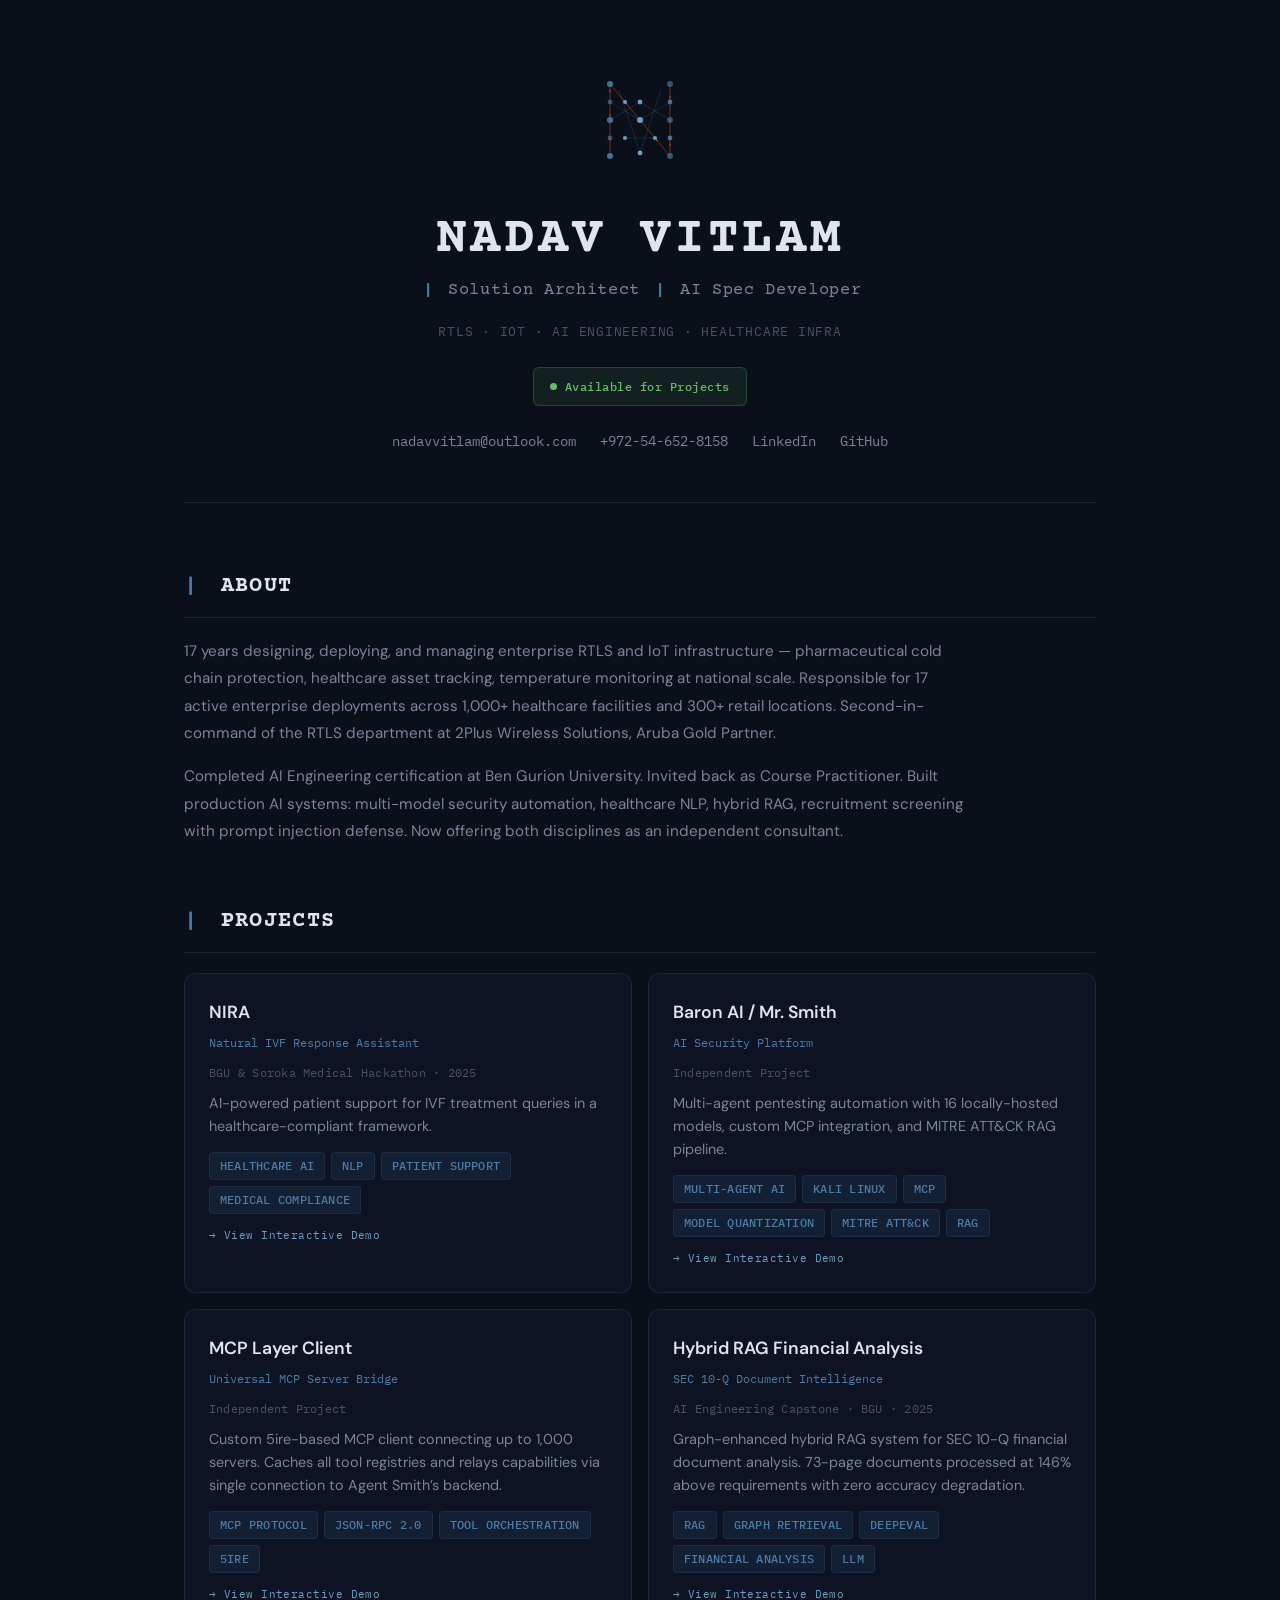
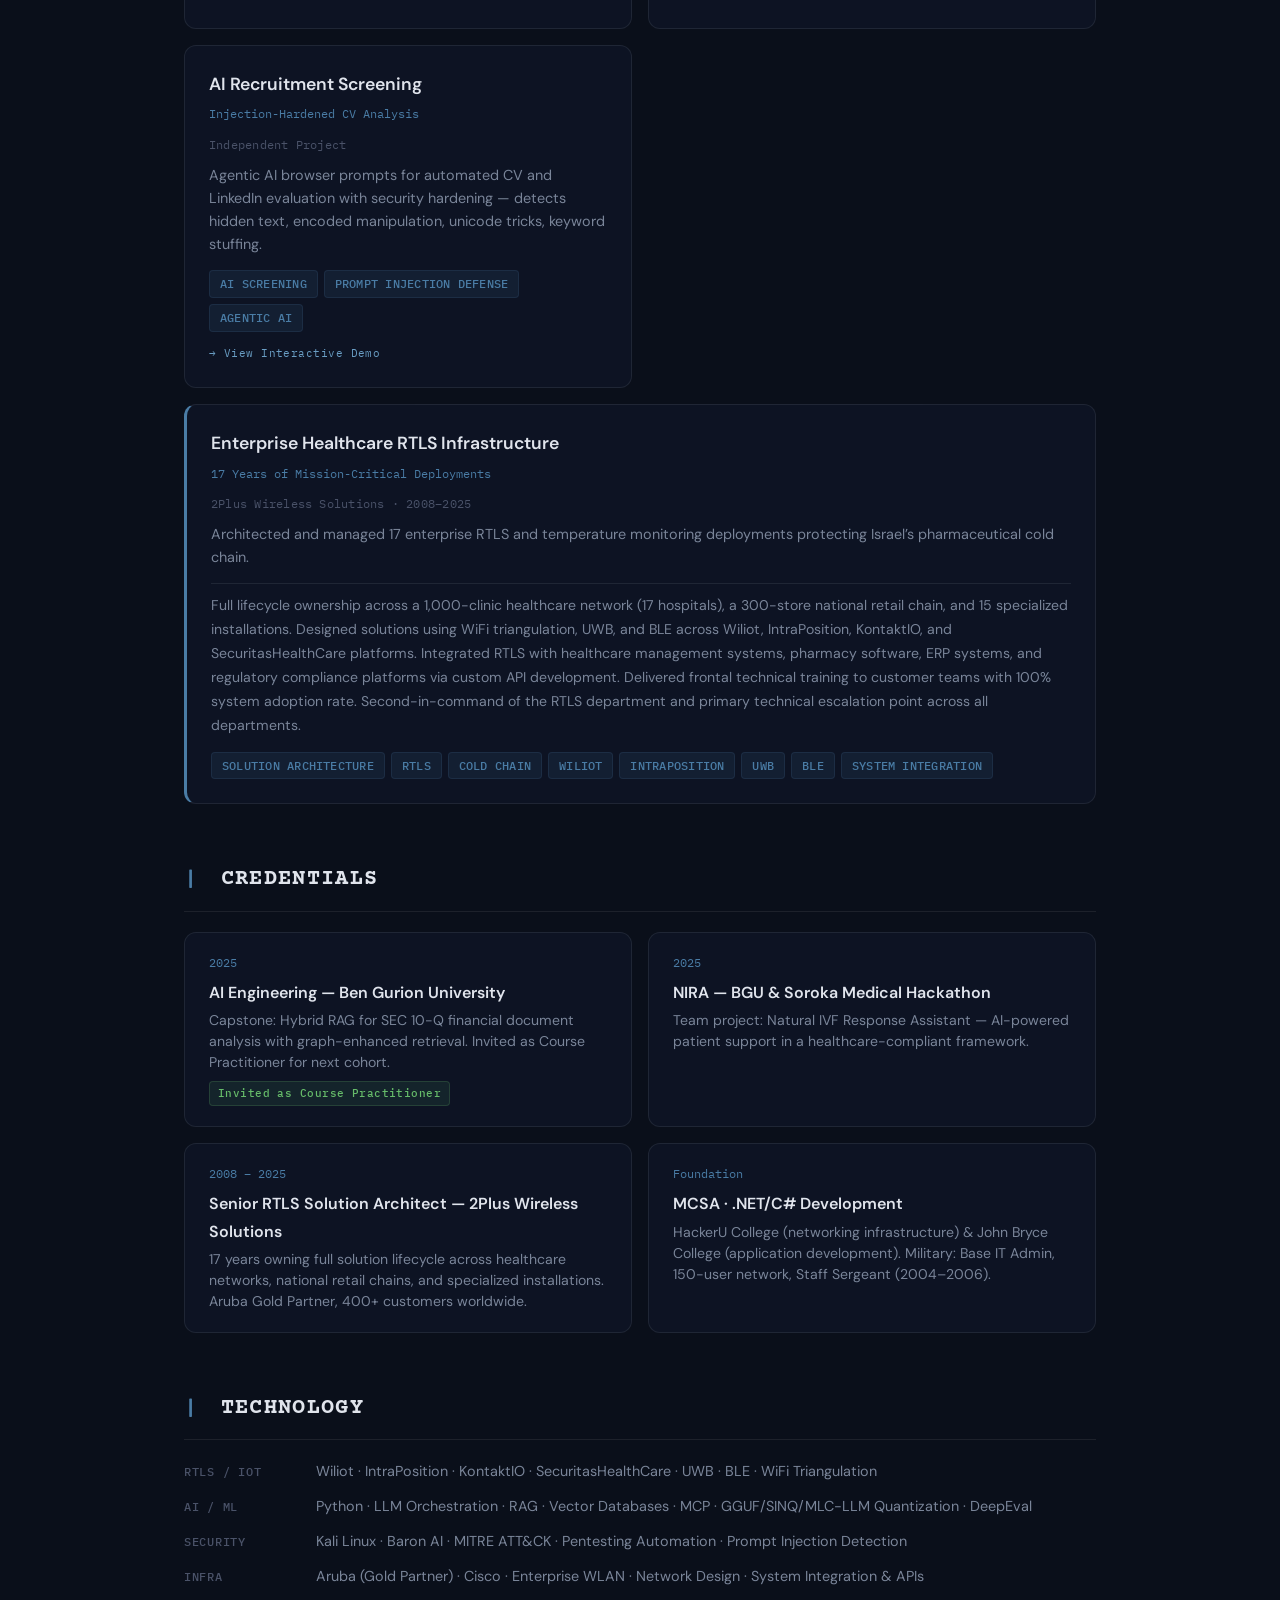
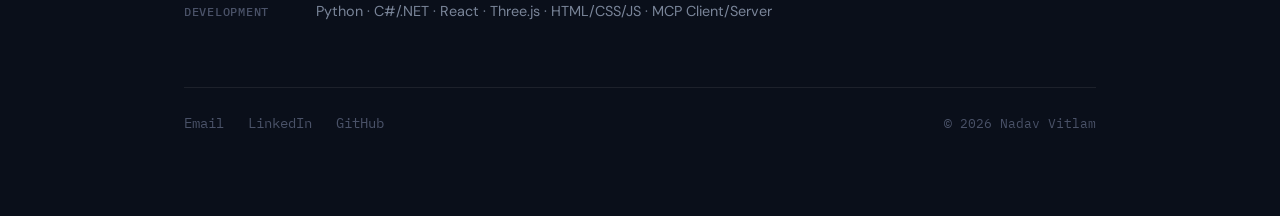
==== commit 42943c09: "Rebuild portfolio with business card branding and modular architecture Replace single-file portfolio" ====
--- a/index.html
+++ b/index.html
@@ -3,492 +3,144 @@
 <head>
     <meta charset="UTF-8">
     <meta name="viewport" content="width=device-width, initial-scale=1.0">
-    <title>Nadav Vitlam — Independent Solution Architect | RTLS · IoT · AI</title>
-    <meta name="description" content="Independent Solution Architect with 17 years of enterprise RTLS, IoT infrastructure, and AI engineering experience. Specializing in pharmaceutical cold chain, healthcare systems, and intelligent automation.">
+    <title>Nadav Vitlam — Solution Architect | AI Spec Developer</title>
+    <meta name="description" content="Independent Solution Architect and AI Spec Developer with 17 years of enterprise RTLS/IoT infrastructure experience. Specializing in healthcare systems, AI engineering, and intelligent automation.">
     <link rel="preconnect" href="https://fonts.googleapis.com">
     <link rel="preconnect" href="https://fonts.gstatic.com" crossorigin>
-    <link href="https://fonts.googleapis.com/css2?family=DM+Sans:ital,wght@0,300;0,400;0,500;0,600;0,700&family=JetBrains+Mono:wght@300;400;500&display=swap" rel="stylesheet">
-    <style>
-        :root {
-            --bg-primary: #0a0f1a;
-            --bg-card: rgba(15, 22, 40, 0.7);
-            --bg-card-hover: rgba(20, 30, 55, 0.85);
-            --border: rgba(255, 255, 255, 0.08);
-            --border-hover: rgba(255, 255, 255, 0.18);
-            --text-primary: #e8eaf0;
-            --text-secondary: #8b92a8;
-            --text-muted: #5a6178;
-            --accent: #4fc3f7;
-            --accent-soft: rgba(79, 195, 247, 0.1);
-            --accent-green: #66bb6a;
-            --accent-green-soft: rgba(102, 187, 106, 0.1);
-            --font-body: 'DM Sans', -apple-system, BlinkMacSystemFont, sans-serif;
-            --font-mono: 'JetBrains Mono', 'Fira Code', monospace;
-        }
-        * { margin: 0; padding: 0; box-sizing: border-box; }
-        body {
-            font-family: var(--font-body);
-            background: var(--bg-primary);
-            color: var(--text-primary);
-            overflow-x: hidden;
-            min-height: 100vh;
-            line-height: 1.7;
-            -webkit-font-smoothing: antialiased;
-        }
-        #particles-canvas {
-            position: fixed;
-            top: 0; left: 0;
-            width: 100%; height: 100%;
-            z-index: 0;
-            pointer-events: none;
-            opacity: 0.5;
-        }
-        .site {
-            position: relative;
-            z-index: 10;
-            max-width: 960px;
-            margin: 0 auto;
-            padding: 60px 24px 80px;
-        }
-        /* ── Header ── */
-        .header { margin-bottom: 64px; }
-        .header h1 {
-            font-size: 2.6em;
-            font-weight: 700;
-            letter-spacing: -0.02em;
-            color: var(--text-primary);
-            line-height: 1.15;
-        }
-        .header-subtitle {
-            font-size: 1.15em;
-            color: var(--text-secondary);
-            font-weight: 400;
-            margin-top: 6px;
-        }
-        .status-indicator {
-            display: inline-flex;
-            align-items: center;
-            gap: 8px;
-            font-family: var(--font-mono);
-            font-size: 0.78em;
-            font-weight: 500;
-            color: var(--accent-green);
-            background: var(--accent-green-soft);
-            border: 1px solid rgba(102, 187, 106, 0.25);
-            border-radius: 6px;
-            padding: 8px 16px;
-            letter-spacing: 0.04em;
-            margin-top: 10px;
-        }
-        .status-dot {
-            width: 7px; height: 7px;
-            background: var(--accent-green);
-            border-radius: 50%;
-            animation: pulse-dot 2s ease-in-out infinite;
-        }
-        @keyframes pulse-dot {
-            0%, 100% { opacity: 1; }
-            50% { opacity: 0.4; }
-        }
-        .header-bio {
-            color: var(--text-secondary);
-            font-size: 1.05em;
-            line-height: 1.8;
-            max-width: 780px;
-            margin-top: 28px;
-        }
-        .header-bio strong {
-            color: var(--text-primary);
-            font-weight: 600;
-        }
-        .contact-row {
-            display: flex;
-            gap: 24px;
-            flex-wrap: wrap;
-            margin-top: 24px;
-        }
-        .contact-row a {
-            color: var(--text-secondary);
-            text-decoration: none;
-            font-size: 0.9em;
-            font-family: var(--font-mono);
-            transition: color 0.2s;
-        }
-        .contact-row a:hover { color: var(--accent); }
-        /* ── Section ── */
-        .section { margin-bottom: 56px; }
-        .section-label {
-            font-family: var(--font-mono);
-            font-size: 0.72em;
-            font-weight: 500;
-            letter-spacing: 0.12em;
-            text-transform: uppercase;
-            color: var(--text-muted);
-            margin-bottom: 20px;
-            padding-bottom: 12px;
-            border-bottom: 1px solid var(--border);
-        }
-        /* ── Metrics ── */
-        .metrics {
-            display: grid;
-            grid-template-columns: repeat(4, 1fr);
-            gap: 1px;
-            background: var(--border);
-            border-radius: 10px;
-            overflow: hidden;
-            margin-bottom: 56px;
-        }
-        .metric {
-            background: var(--bg-card);
-            padding: 28px 20px;
-            text-align: center;
-            transition: background 0.3s;
-        }
-        .metric:hover { background: var(--bg-card-hover); }
-        .metric-value {
-            font-size: 2em;
-            font-weight: 700;
-            color: var(--text-primary);
-            line-height: 1.2;
-        }
-        .metric-label {
-            font-size: 0.82em;
-            color: var(--text-muted);
-            margin-top: 6px;
-        }
-        /* ── Credentials ── */
-        .credentials-grid {
-            display: grid;
-            grid-template-columns: 1fr 1fr;
-            gap: 16px;
-        }
-        .credential {
-            background: var(--bg-card);
-            border: 1px solid var(--border);
-            border-radius: 10px;
-            padding: 20px 24px;
-            transition: all 0.3s;
-        }
-        .credential:hover {
-            border-color: var(--border-hover);
-            background: var(--bg-card-hover);
-        }
-        .credential-year {
-            font-family: var(--font-mono);
-            font-size: 0.75em;
-            color: var(--accent);
-            margin-bottom: 6px;
-        }
-        .credential-title {
-            font-weight: 600;
-            font-size: 1em;
-            color: var(--text-primary);
-            margin-bottom: 4px;
-        }
-        .credential-detail {
-            font-size: 0.88em;
-            color: var(--text-secondary);
-            line-height: 1.5;
-        }
-        .credential-tag {
-            display: inline-block;
-            font-family: var(--font-mono);
-            font-size: 0.68em;
-            font-weight: 500;
-            color: var(--accent-green);
-            background: var(--accent-green-soft);
-            border: 1px solid rgba(102, 187, 106, 0.2);
-            border-radius: 4px;
-            padding: 2px 8px;
-            margin-top: 8px;
-            letter-spacing: 0.04em;
-        }
-        /* ── Expertise ── */
-        .expertise-grid {
-            display: grid;
-            grid-template-columns: 1fr 1fr;
-            gap: 16px;
-        }
-        .expertise-group {
-            background: var(--bg-card);
-            border: 1px solid var(--border);
-            border-radius: 10px;
-            padding: 24px;
-            transition: all 0.3s;
-        }
-        .expertise-group:hover {
-            border-color: var(--border-hover);
-            background: var(--bg-card-hover);
-        }
-        .expertise-heading {
-            font-weight: 600;
-            font-size: 0.95em;
-            color: var(--text-primary);
-            margin-bottom: 14px;
-        }
-        .expertise-items {
-            list-style: none;
-            display: flex;
-            flex-direction: column;
-            gap: 8px;
-        }
-        .expertise-items li {
-            font-size: 0.88em;
-            color: var(--text-secondary);
-            padding-left: 14px;
-            position: relative;
-            line-height: 1.5;
-        }
-        .expertise-items li::before {
-            content: '';
-            position: absolute;
-            left: 0; top: 9px;
-            width: 4px; height: 4px;
-            border-radius: 50%;
-            background: var(--text-muted);
-        }
-        /* ── Projects ── */
-        .project-list {
-            display: flex;
-            flex-direction: column;
-            gap: 16px;
-        }
-        .project {
-            background: var(--bg-card);
-            border: 1px solid var(--border);
-            border-radius: 10px;
-            padding: 28px;
-            transition: all 0.3s;
-        }
-        .project:hover {
-            border-color: var(--border-hover);
-            background: var(--bg-card-hover);
-            transform: translateY(-2px);
-        }
-        .project-top {
-            display: flex;
-            justify-content: space-between;
-            align-items: flex-start;
-            gap: 16px;
-            margin-bottom: 10px;
-            flex-wrap: wrap;
-        }
-        .project-name {
-            font-weight: 600;
-            font-size: 1.1em;
-            color: var(--text-primary);
-        }
-        .project-org {
-            font-family: var(--font-mono);
-            font-size: 0.75em;
-            color: var(--text-muted);
-            background: rgba(255,255,255,0.04);
-            border: 1px solid var(--border);
-            padding: 3px 10px;
-            border-radius: 4px;
-            white-space: nowrap;
-        }
-        .project-desc {
-            font-size: 0.92em;
-            color: var(--text-secondary);
-            line-height: 1.7;
-            margin-bottom: 14px;
-        }
-        .project-tags {
-            display: flex;
-            flex-wrap: wrap;
-            gap: 6px;
-        }
-        .tag {
-            font-family: var(--font-mono);
-            font-size: 0.72em;
-            color: var(--accent);
-            background: var(--accent-soft);
-            border: 1px solid rgba(79, 195, 247, 0.15);
-            padding: 3px 10px;
-            border-radius: 4px;
-            letter-spacing: 0.02em;
-        }
-        /* ── Platforms ── */
-        .platforms {
-            display: flex;
-            flex-direction: column;
-            gap: 12px;
-        }
-        .platform-row {
-            display: flex;
-            gap: 12px;
-            align-items: baseline;
-        }
-        .platform-label {
-            font-family: var(--font-mono);
-            font-size: 0.78em;
-            font-weight: 500;
-            color: var(--text-muted);
-            min-width: 110px;
-            flex-shrink: 0;
-            text-transform: uppercase;
-            letter-spacing: 0.06em;
-        }
-        .platform-items {
-            font-size: 0.9em;
-            color: var(--text-secondary);
-            line-height: 1.6;
-        }
-        /* ── Approach ── */
-        .personal-note {
-            background: var(--bg-card);
-            border: 1px solid var(--border);
-            border-radius: 10px;
-            padding: 28px;
-            color: var(--text-secondary);
-            font-size: 0.95em;
-            line-height: 1.8;
-        }
-        .personal-note p + p { margin-top: 14px; }
-        /* ── Footer ── */
-        .footer {
-            margin-top: 64px;
-            padding-top: 24px;
-            border-top: 1px solid var(--border);
-            display: flex;
-            justify-content: space-between;
-            align-items: center;
-            flex-wrap: wrap;
-            gap: 16px;
-        }
-        .footer-links {
-            display: flex;
-            gap: 24px;
-        }
-        .footer-links a {
-            color: var(--text-muted);
-            text-decoration: none;
-            font-size: 0.88em;
-            transition: color 0.2s;
-        }
-        .footer-links a:hover { color: var(--accent); }
-        .footer-copy {
-            font-size: 0.82em;
-            color: var(--text-muted);
-            font-family: var(--font-mono);
-        }
-        /* ── Loading ── */
-        .loading-screen {
-            position: fixed;
-            top: 0; left: 0;
-            width: 100%; height: 100%;
-            background: var(--bg-primary);
-            display: flex;
-            align-items: center;
-            justify-content: center;
-            z-index: 9999;
-            transition: opacity 0.6s ease;
-        }
-        .loading-screen.done { opacity: 0; pointer-events: none; }
-        .loading-bar-track {
-            width: 200px; height: 2px;
-            background: var(--border);
-            border-radius: 1px;
-            overflow: hidden;
-        }
-        .loading-bar-fill {
-            height: 100%; width: 0%;
-            background: var(--accent);
-            border-radius: 1px;
-            transition: width 0.3s ease;
-        }
-        /* ── Scroll reveal ── */
-        .reveal {
-            opacity: 0;
-            transform: translateY(16px);
-            transition: opacity 0.6s ease, transform 0.6s ease;
-        }
-        .reveal.visible {
-            opacity: 1;
-            transform: translateY(0);
-        }
-        /* ── Responsive ── */
-        @media (max-width: 768px) {
-            .site { padding: 40px 16px 60px; }
-            .header h1 { font-size: 2em; }
-            .metrics { grid-template-columns: repeat(2, 1fr); }
-            .credentials-grid { grid-template-columns: 1fr; }
-            .expertise-grid { grid-template-columns: 1fr; }
-            .contact-row { gap: 16px; }
-            .platform-row { flex-direction: column; gap: 4px; }
-            .platform-label { min-width: unset; }
-        }
-        @media (max-width: 480px) {
-            .header h1 { font-size: 1.7em; }
-            .metrics { grid-template-columns: 1fr 1fr; }
-        }
-    </style>
+    <link href="https://fonts.googleapis.com/css2?family=Courier+Prime:wght@400;700&family=DM+Sans:wght@300;400;500;600;700&family=IBM+Plex+Mono:wght@300;400;500&display=swap" rel="stylesheet">
+    <link rel="stylesheet" href="/assets/css/main.css">
 </head>
 <body>
-    <div class="loading-screen" id="loader">
-        <div class="loading-bar-track">
-            <div class="loading-bar-fill" id="loader-fill"></div>
-        </div>
-    </div>
-    <canvas id="particles-canvas"></canvas>
+    <!-- Subtle network background pattern -->
+    <svg class="network-bg" xmlns="http://www.w3.org/2000/svg" width="100%" height="100%">
+        <defs>
+            <pattern id="net" x="0" y="0" width="120" height="120" patternUnits="userSpaceOnUse">
+                <circle cx="10" cy="10" r="1.5" fill="#4a7ca5" opacity="0.3"/>
+                <circle cx="60" cy="30" r="1" fill="#4a7ca5" opacity="0.2"/>
+                <circle cx="110" cy="60" r="1.5" fill="#4a7ca5" opacity="0.3"/>
+                <circle cx="40" cy="80" r="1" fill="#4a7ca5" opacity="0.2"/>
+                <circle cx="90" cy="110" r="1.5" fill="#4a7ca5" opacity="0.25"/>
+                <line x1="10" y1="10" x2="60" y2="30" stroke="#c44b2b" stroke-width="0.5" opacity="0.15"/>
+                <line x1="60" y1="30" x2="110" y2="60" stroke="#4a7ca5" stroke-width="0.5" opacity="0.12"/>
+                <line x1="40" y1="80" x2="90" y2="110" stroke="#c44b2b" stroke-width="0.5" opacity="0.15"/>
+                <line x1="10" y1="10" x2="40" y2="80" stroke="#4a7ca5" stroke-width="0.5" opacity="0.1"/>
+            </pattern>
+        </defs>
+        <rect width="100%" height="100%" fill="url(#net)"/>
+    </svg>
+
     <div class="site">
-        <header class="header">
-            <div>
-                <h1>Nadav Vitlam</h1>
-                <div class="header-subtitle">Independent Solution Architect &mdash; RTLS &middot; IoT &middot; AI Engineering</div>
-                <div class="status-indicator">
-                    <span class="status-dot"></span>
-                    Available for Projects
-                </div>
+        <!-- ═══ Hero ═══ -->
+        <header class="hero">
+            <img src="/assets/img/nv-logo.svg" alt="NV Network Logo" class="hero-logo">
+            <h1 class="hero-name">Nadav Vitlam</h1>
+            <div class="hero-titles">
+                <span class="pipe">|</span> Solution Architect
+                <span class="pipe">|</span> AI Spec Developer
             </div>
-            <p class="header-bio">
-                <strong>17 years of designing, deploying, and managing enterprise critical systems.</strong>
-                I architect solutions for pharmaceutical cold chain protection, healthcare asset tracking, and
-                temperature monitoring at national scale &mdash; most recently responsible for 17 active RTLS
-                deployments safeguarding Israel's drug supply across 1,000+ healthcare facilities. Now combining
-                that infrastructure depth with AI engineering as an independent consultant, building intelligent
-                systems that solve real operational problems.
-            </p>
+            <div class="hero-specialties">RTLS &middot; IoT &middot; AI Engineering &middot; Healthcare Infra</div>
+            <div class="status-badge">
+                <span class="status-dot"></span>
+                Available for Projects
+            </div>
             <div class="contact-row">
-                <a href="mailto:nadavvitlam@gmail.com">nadavvitlam@gmail.com</a>
+                <a href="mailto:nadavvitlam@outlook.com">nadavvitlam@outlook.com</a>
                 <a href="tel:+972546528158">+972-54-652-8158</a>
-                <a href="https://www.linkedin.com/in/nadav-vitlam/" target="_blank">LinkedIn</a>
-                <a href="https://github.com/NVitlam" target="_blank">GitHub</a>
+                <a href="https://www.linkedin.com/in/nadav-vitlam/" target="_blank" rel="noopener">LinkedIn</a>
+                <a href="https://github.com/NVitlam" target="_blank" rel="noopener">GitHub</a>
             </div>
         </header>
-        <div class="metrics reveal">
-            <div class="metric">
-                <div class="metric-value">17</div>
-                <div class="metric-label">Years in the Field</div>
+
+        <!-- ═══ About ═══ -->
+        <section class="section reveal">
+            <div class="section-label"><span class="pipe">|</span> About</div>
+            <div class="about-text">
+                <p>17 years designing, deploying, and managing enterprise RTLS and IoT infrastructure &mdash; pharmaceutical cold chain protection, healthcare asset tracking, temperature monitoring at national scale. Responsible for 17 active enterprise deployments across 1,000+ healthcare facilities and 300+ retail locations. Second-in-command of the RTLS department at 2Plus Wireless Solutions, Aruba Gold Partner.</p>
+                <p>Completed AI Engineering certification at Ben Gurion University. Invited back as Course Practitioner. Built production AI systems: multi-model security automation, healthcare NLP, hybrid RAG, recruitment screening with prompt injection defense. Now offering both disciplines as an independent consultant.</p>
             </div>
-            <div class="metric">
-                <div class="metric-value">17</div>
-                <div class="metric-label">Enterprise Deployments</div>
-            </div>
-            <div class="metric">
-                <div class="metric-value">1,000+</div>
-                <div class="metric-label">Facilities Served</div>
-            </div>
-            <div class="metric">
-                <div class="metric-value">0</div>
-                <div class="metric-label">Monitoring Failures</div>
-            </div>
-        </div>
+        </section>
+
+        <!-- ═══ Projects ═══ -->
         <section class="section reveal">
-            <div class="section-label">Credentials</div>
+            <div class="section-label"><span class="pipe">|</span> Projects</div>
+            <div class="project-grid" id="project-grid"></div>
+
+            <!-- Noscript fallback -->
+            <noscript>
+                <div class="project-grid">
+                    <a href="/projects/nira/" class="project-card">
+                        <div class="project-card-title">NIRA</div>
+                        <div class="project-card-subtitle">Natural IVF Response Assistant</div>
+                        <div class="project-card-context">BGU &amp; Soroka Medical Hackathon &middot; 2025</div>
+                        <div class="project-card-desc">AI-powered patient support for IVF treatment queries in a healthcare-compliant framework.</div>
+                        <div class="project-card-tags">
+                            <span class="tag">Healthcare AI</span><span class="tag">NLP</span><span class="tag">Patient Support</span>
+                        </div>
+                    </a>
+                    <a href="/projects/baron-ai/" class="project-card">
+                        <div class="project-card-title">Baron AI / Mr. Smith</div>
+                        <div class="project-card-subtitle">AI Security Platform</div>
+                        <div class="project-card-context">Independent Project</div>
+                        <div class="project-card-desc">Multi-agent pentesting automation with 16 locally-hosted models, custom MCP integration, and MITRE ATT&amp;CK RAG pipeline.</div>
+                        <div class="project-card-tags">
+                            <span class="tag">Multi-Agent AI</span><span class="tag">Kali Linux</span><span class="tag">MCP</span>
+                        </div>
+                    </a>
+                    <a href="/projects/mcp-client/" class="project-card">
+                        <div class="project-card-title">MCP Layer Client</div>
+                        <div class="project-card-subtitle">Universal MCP Server Bridge</div>
+                        <div class="project-card-context">Independent Project</div>
+                        <div class="project-card-desc">Custom 5ire-based MCP client connecting up to 1,000 servers.</div>
+                        <div class="project-card-tags">
+                            <span class="tag">MCP Protocol</span><span class="tag">JSON-RPC 2.0</span>
+                        </div>
+                    </a>
+                    <a href="/projects/rag-finance/" class="project-card">
+                        <div class="project-card-title">Hybrid RAG Financial Analysis</div>
+                        <div class="project-card-subtitle">SEC 10-Q Document Intelligence</div>
+                        <div class="project-card-context">AI Engineering Capstone &middot; BGU &middot; 2025</div>
+                        <div class="project-card-desc">Graph-enhanced hybrid RAG system for SEC 10-Q financial document analysis.</div>
+                        <div class="project-card-tags">
+                            <span class="tag">RAG</span><span class="tag">Graph Retrieval</span><span class="tag">DeepEval</span>
+                        </div>
+                    </a>
+                    <a href="/projects/ai-screening/" class="project-card">
+                        <div class="project-card-title">AI Recruitment Screening</div>
+                        <div class="project-card-subtitle">Injection-Hardened CV Analysis</div>
+                        <div class="project-card-context">Independent Project</div>
+                        <div class="project-card-desc">Agentic AI browser prompts for automated CV and LinkedIn evaluation with security hardening.</div>
+                        <div class="project-card-tags">
+                            <span class="tag">AI Screening</span><span class="tag">Prompt Injection Defense</span>
+                        </div>
+                    </a>
+                    <div class="project-card featured">
+                        <div class="project-card-title">Enterprise Healthcare RTLS Infrastructure</div>
+                        <div class="project-card-subtitle">17 Years of Mission-Critical Deployments</div>
+                        <div class="project-card-context">2Plus Wireless Solutions &middot; 2008&ndash;2025</div>
+                        <div class="project-card-desc">Architected and managed 17 enterprise RTLS and temperature monitoring deployments protecting Israel&rsquo;s pharmaceutical cold chain.</div>
+                        <div class="project-card-long-desc">Full lifecycle ownership across a 1,000-clinic healthcare network (17 hospitals), a 300-store national retail chain, and 15 specialized installations. Designed solutions using WiFi triangulation, UWB, and BLE across Wiliot, IntraPosition, KontaktIO, and SecuritasHealthCare platforms.</div>
+                        <div class="project-card-tags">
+                            <span class="tag">Solution Architecture</span><span class="tag">RTLS</span><span class="tag">Cold Chain</span>
+                        </div>
+                    </div>
+                </div>
+            </noscript>
+        </section>
+
+        <!-- ═══ Credentials ═══ -->
+        <section class="section reveal">
+            <div class="section-label"><span class="pipe">|</span> Credentials</div>
             <div class="credentials-grid">
                 <div class="credential">
                     <div class="credential-year">2025</div>
                     <div class="credential-title">AI Engineering &mdash; Ben Gurion University</div>
-                    <div class="credential-detail">Capstone: Hybrid RAG system for SEC 10-Q financial document analysis with graph-enhanced retrieval. 73-page documents processed at 146% above requirements, zero degradation.</div>
-                    <div class="credential-tag">Invited as Course Practitioner for next cohort</div>
+                    <div class="credential-detail">Capstone: Hybrid RAG for SEC 10-Q financial document analysis with graph-enhanced retrieval. Invited as Course Practitioner for next cohort.</div>
+                    <div class="credential-tag">Invited as Course Practitioner</div>
                 </div>
                 <div class="credential">
                     <div class="credential-year">2025</div>
                     <div class="credential-title">NIRA &mdash; BGU &amp; Soroka Medical Hackathon</div>
-                    <div class="credential-detail">Built Natural IVF Response Assistant &mdash; AI-powered patient support providing treatment guidance in a healthcare-compliant framework.</div>
-                    <div class="credential-tag">AI + Healthcare domain convergence</div>
+                    <div class="credential-detail">Team project: Natural IVF Response Assistant &mdash; AI-powered patient support in a healthcare-compliant framework.</div>
                 </div>
                 <div class="credential">
                     <div class="credential-year">2008 &ndash; 2025</div>
@@ -498,295 +150,50 @@
                 <div class="credential">
                     <div class="credential-year">Foundation</div>
                     <div class="credential-title">MCSA &middot; .NET/C# Development</div>
-                    <div class="credential-detail">HackerU College (networking infrastructure) &amp; John Bryce College (application development). Military: Base IT Admin, 150-user network, Staff Sergeant.</div>
+                    <div class="credential-detail">HackerU College (networking infrastructure) &amp; John Bryce College (application development). Military: Base IT Admin, 150-user network, Staff Sergeant (2004&ndash;2006).</div>
                 </div>
             </div>
         </section>
+
+        <!-- ═══ Technology ═══ -->
         <section class="section reveal">
-            <div class="section-label">Expertise</div>
-            <div class="expertise-grid">
-                <div class="expertise-group">
-                    <div class="expertise-heading">RTLS &amp; IoT Infrastructure</div>
-                    <ul class="expertise-items">
-                        <li>RTLS architecture, deployment, and lifecycle management</li>
-                        <li>Pharmaceutical cold chain &amp; temperature monitoring</li>
-                        <li>Asset tracking at enterprise scale</li>
-                        <li>WiFi triangulation, Ultra-WideBand, Bluetooth LE</li>
-                        <li>Wiliot, IntraPosition, KontaktIO, SecuritasHealthCare</li>
-                    </ul>
+            <div class="section-label"><span class="pipe">|</span> Technology</div>
+            <div class="tech-rows">
+                <div class="tech-row">
+                    <div class="tech-label">RTLS / IoT</div>
+                    <div class="tech-items">Wiliot &middot; IntraPosition &middot; KontaktIO &middot; SecuritasHealthCare &middot; UWB &middot; BLE &middot; WiFi Triangulation</div>
                 </div>
-                <div class="expertise-group">
-                    <div class="expertise-heading">AI &amp; Machine Learning</div>
-                    <ul class="expertise-items">
-                        <li>LLM integration, orchestration, and optimization</li>
-                        <li>RAG systems with hybrid retrieval architectures</li>
-                        <li>Model quantization (GGUF, SINQ, MLC-LLM)</li>
-                        <li>Multi-agent system design</li>
-                        <li>MCP protocol architecture (JSON-RPC 2.0)</li>
-                    </ul>
+                <div class="tech-row">
+                    <div class="tech-label">AI / ML</div>
+                    <div class="tech-items">Python &middot; LLM Orchestration &middot; RAG &middot; Vector Databases &middot; MCP &middot; GGUF/SINQ/MLC-LLM Quantization &middot; DeepEval</div>
                 </div>
-                <div class="expertise-group">
-                    <div class="expertise-heading">Security &amp; Automation</div>
-                    <ul class="expertise-items">
-                        <li>AI-powered pentesting automation (Kali Linux)</li>
-                        <li>MITRE ATT&amp;CK framework integration</li>
-                        <li>Prompt injection detection &amp; defense</li>
-                        <li>Local AI model management (16 models)</li>
-                        <li>Security-hardened AI screening systems</li>
-                    </ul>
+                <div class="tech-row">
+                    <div class="tech-label">Security</div>
+                    <div class="tech-items">Kali Linux &middot; Baron AI &middot; MITRE ATT&amp;CK &middot; Pentesting Automation &middot; Prompt Injection Detection</div>
                 </div>
-                <div class="expertise-group">
-                    <div class="expertise-heading">Solution Delivery</div>
-                    <ul class="expertise-items">
-                        <li>End-to-end project lifecycle ownership</li>
-                        <li>System integration &amp; API development</li>
-                        <li>Client training, enablement, and adoption</li>
-                        <li>Python, C#/.NET, React, modern web</li>
-                        <li>Enterprise networking (Aruba, Cisco)</li>
-                    </ul>
+                <div class="tech-row">
+                    <div class="tech-label">Infra</div>
+                    <div class="tech-items">Aruba (Gold Partner) &middot; Cisco &middot; Enterprise WLAN &middot; Network Design &middot; System Integration &amp; APIs</div>
+                </div>
+                <div class="tech-row">
+                    <div class="tech-label">Development</div>
+                    <div class="tech-items">Python &middot; C#/.NET &middot; React &middot; Three.js &middot; HTML/CSS/JS &middot; MCP Client/Server</div>
                 </div>
             </div>
         </section>
-        <section class="section reveal">
-            <div class="section-label">Selected Projects</div>
-            <div class="project-list">
-                <div class="project">
-                    <div class="project-top">
-                        <div class="project-name">Enterprise Healthcare RTLS Infrastructure</div>
-                        <div class="project-org">2Plus Wireless Solutions &middot; 2008&ndash;2025</div>
-                    </div>
-                    <div class="project-desc">
-                        Architected and managed 17 mission-critical RTLS and temperature monitoring deployments
-                        protecting Israel's pharmaceutical supply chain. Designed tailored solutions for a 1,000-clinic
-                        healthcare network (17 hospitals), a 300-store national retail chain, and 15 specialized
-                        installations. Zero temperature monitoring failures. Integrated RTLS platforms with healthcare
-                        management systems, pharmacy software, and regulatory compliance platforms via custom APIs.
-                    </div>
-                    <div class="project-tags">
-                        <span class="tag">Solution Architecture</span>
-                        <span class="tag">RTLS</span>
-                        <span class="tag">Cold Chain</span>
-                        <span class="tag">Wiliot</span>
-                        <span class="tag">IntraPosition</span>
-                        <span class="tag">UWB / BLE</span>
-                        <span class="tag">System Integration</span>
-                    </div>
-                </div>
-                <div class="project">
-                    <div class="project-top">
-                        <div class="project-name">AI Security Platform &mdash; Baron AI / Mr. Smith</div>
-                        <div class="project-org">Independent Project</div>
-                    </div>
-                    <div class="project-desc">
-                        Comprehensive pentesting automation platform on Kali Linux with multi-agent architecture:
-                        Mr. Smith (orchestrator), Lily (cybersecurity strategy), Gemma (humanizer), QWEN (code generation).
-                        Core engine: Baron AI (BaronLLM-v2), self-quantized to 4-bit. Custom MCP client bridging
-                        multiple servers. Local vector DB with RAG pipeline for MITRE ATT&amp;CK framework-informed
-                        strategy generation.
-                    </div>
-                    <div class="project-tags">
-                        <span class="tag">Multi-Agent AI</span>
-                        <span class="tag">Kali Linux</span>
-                        <span class="tag">MCP Architecture</span>
-                        <span class="tag">Model Quantization</span>
-                        <span class="tag">MITRE ATT&amp;CK</span>
-                        <span class="tag">RAG</span>
-                    </div>
-                </div>
-                <div class="project">
-                    <div class="project-top">
-                        <div class="project-name">NIRA &mdash; Natural IVF Response Assistant</div>
-                        <div class="project-org">BGU &amp; Soroka Medical Hackathon</div>
-                    </div>
-                    <div class="project-desc">
-                        AI-powered assistant for IVF patient support, providing natural language responses to
-                        treatment-related queries within a healthcare-compliant framework. Built during a hackathon
-                        bridging Ben Gurion University's AI program with Soroka Medical Campus &mdash; connecting
-                        AI engineering with 17 years of healthcare infrastructure experience.
-                    </div>
-                    <div class="project-tags">
-                        <span class="tag">Healthcare AI</span>
-                        <span class="tag">NLP</span>
-                        <span class="tag">Patient Support</span>
-                        <span class="tag">Medical Compliance</span>
-                    </div>
-                </div>
-                <div class="project">
-                    <div class="project-top">
-                        <div class="project-name">Hybrid RAG Financial Analysis System</div>
-                        <div class="project-org">AI Engineering Capstone &middot; BGU</div>
-                    </div>
-                    <div class="project-desc">
-                        Specialized RAG system for SEC 10-Q financial document analysis with graph-enhanced hybrid
-                        retrieval architecture. Processed 73-page documents at 146% above requirements with zero
-                        accuracy degradation. DeepEval integration for real-time evaluation with explainable AI reasoning.
-                    </div>
-                    <div class="project-tags">
-                        <span class="tag">RAG</span>
-                        <span class="tag">Graph Retrieval</span>
-                        <span class="tag">DeepEval</span>
-                        <span class="tag">Financial Analysis</span>
-                        <span class="tag">LLM</span>
-                    </div>
-                </div>
-                <div class="project">
-                    <div class="project-top">
-                        <div class="project-name">AI Recruitment Screening System</div>
-                        <div class="project-org">Independent Project</div>
-                    </div>
-                    <div class="project-desc">
-                        Agentic AI browser prompts for automated CV and LinkedIn profile evaluation with security
-                        hardening against prompt injection. Detects hidden white text, encoded manipulation attempts,
-                        unicode tricks, keyword stuffing, and fake endorsement patterns. Weighted scoring across
-                        technical, experience, domain, and behavioral indicators.
-                    </div>
-                    <div class="project-tags">
-                        <span class="tag">AI Screening</span>
-                        <span class="tag">Prompt Injection Defense</span>
-                        <span class="tag">LinkedIn Analysis</span>
-                        <span class="tag">Agentic AI</span>
-                    </div>
-                </div>
-                <div class="project">
-                    <div class="project-top">
-                        <div class="project-name">MCP Protocol Integration</div>
-                        <div class="project-org">Independent Project</div>
-                    </div>
-                    <div class="project-desc">
-                        Deep implementation of Model Context Protocol architecture at the JSON-RPC 2.0 transport layer.
-                        Custom MCP clients and servers for development workflows, bridging stdio, SSE, and WebSocket
-                        transports into unified orchestration systems for Claude Code and security tooling.
-                    </div>
-                    <div class="project-tags">
-                        <span class="tag">MCP Protocol</span>
-                        <span class="tag">JSON-RPC 2.0</span>
-                        <span class="tag">Claude Code</span>
-                        <span class="tag">Orchestration</span>
-                    </div>
-                </div>
-            </div>
-        </section>
-        <section class="section reveal">
-            <div class="section-label">Technology</div>
-            <div class="platforms">
-                <div class="platform-row">
-                    <div class="platform-label">RTLS / IoT</div>
-                    <div class="platform-items">Wiliot &middot; IntraPosition &middot; KontaktIO &middot; SecuritasHealthCare &middot; UWB &middot; BLE &middot; WiFi Triangulation</div>
-                </div>
-                <div class="platform-row">
-                    <div class="platform-label">AI / ML</div>
-                    <div class="platform-items">Python &middot; LLM Orchestration &middot; RAG &middot; Vector Databases &middot; MCP &middot; GGUF/MLC-LLM Quantization &middot; DeepEval</div>
-                </div>
-                <div class="platform-row">
-                    <div class="platform-label">Security</div>
-                    <div class="platform-items">Kali Linux &middot; Baron AI &middot; MITRE ATT&amp;CK &middot; Pentesting Automation &middot; Prompt Injection Detection</div>
-                </div>
-                <div class="platform-row">
-                    <div class="platform-label">Infra</div>
-                    <div class="platform-items">Aruba (Gold Partner) &middot; Cisco &middot; Enterprise WLAN &middot; Network Design &middot; System Integration &middot; APIs</div>
-                </div>
-                <div class="platform-row">
-                    <div class="platform-label">Development</div>
-                    <div class="platform-items">Python &middot; C# / .NET &middot; React &middot; Three.js &middot; HTML/CSS/JS &middot; MCP Client/Server</div>
-                </div>
-            </div>
-        </section>
-        <section class="section reveal">
-            <div class="section-label">Approach</div>
-            <div class="personal-note">
-                <p>
-                    Every system I've architected started with understanding the real need. In healthcare,
-                    a system failure doesn't mean downtime &mdash; it means medication that doesn't reach
-                    patients. That's why my approach combines deep operational understanding with technical
-                    execution. I know what needs to work, and I make it work.
-                </p>
-                <p>
-                    Now I'm bringing that discipline to independent consulting. Combining 17 years of
-                    critical infrastructure expertise with AI engineering &mdash; not because it's trending,
-                    but because intelligent systems can predict failures, optimize operations, and solve
-                    problems at a scale humans can't match. From building healthcare NLP systems to managing
-                    16 local AI models for security automation, I architect solutions that are both innovative
-                    and reliable.
-                </p>
-                <p style="color: var(--text-muted); margin-top: 18px; font-size: 0.92em;">
-                    Beyond work: married with two kids, always gaming, always listening to music.
-                    Hebrew native, English fluent.
-                </p>
-            </div>
-        </section>
+
+        <!-- ═══ Footer ═══ -->
         <footer class="footer">
             <div class="footer-links">
-                <a href="mailto:nadavvitlam@gmail.com">Email</a>
-                <a href="https://www.linkedin.com/in/nadav-vitlam/" target="_blank">LinkedIn</a>
-                <a href="https://github.com/NVitlam" target="_blank">GitHub</a>
+                <a href="mailto:nadavvitlam@outlook.com">Email</a>
+                <a href="https://www.linkedin.com/in/nadav-vitlam/" target="_blank" rel="noopener">LinkedIn</a>
+                <a href="https://github.com/NVitlam" target="_blank" rel="noopener">GitHub</a>
             </div>
             <div class="footer-copy">&copy; 2026 Nadav Vitlam</div>
         </footer>
     </div>
-    <script>
-        // ── Loading bar ──
-        const fill = document.getElementById('loader-fill');
-        let progress = 0;
-        const loadInterval = setInterval(() => {
-            progress += Math.random() * 30 + 10;
-            if (progress > 100) progress = 100;
-            fill.style.width = progress + '%';
-            if (progress >= 100) {
-                clearInterval(loadInterval);
-                setTimeout(() => document.getElementById('loader').classList.add('done'), 300);
-            }
-        }, 150);
-        // ── Ambient particles ──
-        const canvas = document.getElementById('particles-canvas');
-        const ctx = canvas.getContext('2d');
-        let W, H;
-        function resize() {
-            W = canvas.width = window.innerWidth;
-            H = canvas.height = window.innerHeight;
-        }
-        resize();
-        window.addEventListener('resize', resize);
-        const dots = [];
-        for (let i = 0; i < 55; i++) {
-            dots.push({
-                x: Math.random() * W, y: Math.random() * H,
-                vx: (Math.random() - 0.5) * 0.3, vy: (Math.random() - 0.5) * 0.3,
-                r: Math.random() * 1.5 + 0.5
-            });
-        }
-        function animate() {
-            ctx.clearRect(0, 0, W, H);
-            dots.forEach(d => {
-                d.x += d.vx; d.y += d.vy;
-                if (d.x < 0 || d.x > W) d.vx *= -1;
-                if (d.y < 0 || d.y > H) d.vy *= -1;
-                ctx.beginPath();
-                ctx.arc(d.x, d.y, d.r, 0, Math.PI * 2);
-                ctx.fillStyle = 'rgba(79, 195, 247, 0.3)';
-                ctx.fill();
-            });
-            for (let i = 0; i < dots.length; i++) {
-                for (let j = i + 1; j < dots.length; j++) {
-                    const dx = dots[i].x - dots[j].x, dy = dots[i].y - dots[j].y;
-                    const dist = Math.sqrt(dx * dx + dy * dy);
-                    if (dist < 160) {
-                        ctx.beginPath();
-                        ctx.moveTo(dots[i].x, dots[i].y);
-                        ctx.lineTo(dots[j].x, dots[j].y);
-                        ctx.strokeStyle = `rgba(79, 195, 247, ${0.06 - dist / 2700})`;
-                        ctx.lineWidth = 0.7;
-                        ctx.stroke();
-                    }
-                }
-            }
-            requestAnimationFrame(animate);
-        }
-        animate();
-        // ── Scroll reveal ──
-        const observer = new IntersectionObserver((entries) => {
-            entries.forEach(e => { if (e.isIntersecting) e.target.classList.add('visible'); });
-        }, { threshold: 0.1 });
-        document.querySelectorAll('.reveal').forEach(el => observer.observe(el));
-    </script>
+
+    <script src="/assets/js/projects-loader.js"></script>
+    <script src="/assets/js/scroll-reveal.js"></script>
 </body>
 </html>
--- a/assets/css/main.css
+++ b/assets/css/main.css
@@ -0,0 +1,413 @@
+/* ══════════════════════════════════════════════════════════
+   Main Page Styles
+   ══════════════════════════════════════════════════════════ */
+@import url('tokens.css');
+
+* { margin: 0; padding: 0; box-sizing: border-box; }
+
+body {
+    font-family: var(--font-body);
+    background: var(--bg-primary);
+    color: var(--text-primary);
+    overflow-x: hidden;
+    min-height: 100vh;
+    line-height: 1.7;
+    -webkit-font-smoothing: antialiased;
+}
+
+/* ── Network Background ── */
+.network-bg {
+    position: fixed;
+    top: 0; left: 0;
+    width: 100%; height: 100%;
+    z-index: 0;
+    pointer-events: none;
+    opacity: 0.04;
+}
+
+.site {
+    position: relative;
+    z-index: 10;
+    max-width: 960px;
+    margin: 0 auto;
+    padding: 60px 24px 80px;
+}
+
+/* ── Hero Section ── */
+.hero {
+    text-align: center;
+    margin-bottom: var(--space-2xl);
+    padding-bottom: var(--space-xl);
+    border-bottom: 1px solid var(--border);
+}
+
+.hero-logo {
+    width: 120px;
+    height: 120px;
+    margin: 0 auto var(--space-lg);
+}
+
+.hero-name {
+    font-family: var(--font-display);
+    font-size: 3.2em;
+    font-weight: 700;
+    letter-spacing: 0.06em;
+    text-transform: uppercase;
+    color: var(--text-primary);
+    line-height: 1.1;
+    margin-bottom: var(--space-sm);
+}
+
+.hero-titles {
+    font-family: var(--font-display);
+    font-size: 1.05em;
+    color: var(--text-secondary);
+    letter-spacing: 0.04em;
+    margin-bottom: var(--space-md);
+}
+
+.hero-titles .pipe {
+    color: var(--accent-blue);
+    margin: 0 4px;
+    font-weight: 700;
+}
+
+.hero-specialties {
+    font-family: var(--font-mono);
+    font-size: 0.8em;
+    letter-spacing: 0.06em;
+    text-transform: uppercase;
+    color: var(--text-muted);
+    margin-bottom: var(--space-lg);
+}
+
+.status-badge {
+    display: inline-flex;
+    align-items: center;
+    gap: 8px;
+    font-family: var(--font-mono);
+    font-size: 0.78em;
+    font-weight: 500;
+    color: var(--status-green);
+    background: var(--status-green-soft);
+    border: 1px solid rgba(102, 187, 106, 0.25);
+    border-radius: 6px;
+    padding: 8px 16px;
+    letter-spacing: 0.04em;
+    margin-bottom: var(--space-lg);
+}
+
+.status-dot {
+    width: 7px; height: 7px;
+    background: var(--status-green);
+    border-radius: 50%;
+    animation: pulse-dot 2s ease-in-out infinite;
+}
+
+@keyframes pulse-dot {
+    0%, 100% { opacity: 1; }
+    50% { opacity: 0.4; }
+}
+
+.contact-row {
+    display: flex;
+    justify-content: center;
+    gap: 24px;
+    flex-wrap: wrap;
+}
+
+.contact-row a {
+    color: var(--text-secondary);
+    text-decoration: none;
+    font-size: 0.88em;
+    font-family: var(--font-mono);
+    transition: color 0.2s;
+}
+
+.contact-row a:hover { color: var(--accent-blue-light); }
+
+/* ── Section ── */
+.section {
+    margin-bottom: 56px;
+}
+
+.section-label {
+    font-family: var(--font-display);
+    font-size: 1.4em;
+    font-weight: 700;
+    text-transform: uppercase;
+    letter-spacing: 0.06em;
+    color: var(--text-primary);
+    margin-bottom: 20px;
+    padding-bottom: 12px;
+    border-bottom: 1px solid var(--border);
+}
+
+.section-label .pipe {
+    color: var(--accent-blue);
+    margin-right: 8px;
+}
+
+/* ── About ── */
+.about-text {
+    color: var(--text-secondary);
+    font-size: 0.95em;
+    line-height: 1.8;
+    max-width: 780px;
+}
+
+.about-text p + p {
+    margin-top: 16px;
+}
+
+.about-text strong {
+    color: var(--text-primary);
+    font-weight: 600;
+}
+
+/* ── Project Grid ── */
+.project-grid {
+    display: grid;
+    grid-template-columns: 1fr 1fr;
+    gap: 16px;
+}
+
+.project-card {
+    background: var(--bg-card);
+    border: 1px solid var(--border);
+    border-radius: var(--radius-lg);
+    padding: 24px;
+    transition: all 0.3s;
+    text-decoration: none;
+    color: inherit;
+    display: block;
+    cursor: pointer;
+}
+
+.project-card:hover {
+    border-color: var(--border-hover);
+    background: var(--bg-card-hover);
+    transform: translateY(-2px);
+}
+
+.project-card.featured {
+    grid-column: 1 / -1;
+    border-left: 3px solid var(--accent-blue);
+}
+
+.project-card-title {
+    font-family: var(--font-body);
+    font-weight: 600;
+    font-size: 1.1em;
+    color: var(--text-primary);
+    margin-bottom: 4px;
+}
+
+.project-card-subtitle {
+    font-family: var(--font-mono);
+    font-size: 0.78em;
+    color: var(--accent-blue);
+    margin-bottom: 10px;
+}
+
+.project-card-context {
+    font-family: var(--font-mono);
+    font-size: 0.72em;
+    color: var(--text-muted);
+    margin-bottom: 10px;
+    letter-spacing: 0.02em;
+}
+
+.project-card-desc {
+    font-size: 0.9em;
+    color: var(--text-secondary);
+    line-height: 1.6;
+    margin-bottom: 14px;
+}
+
+.project-card-long-desc {
+    font-size: 0.88em;
+    color: var(--text-secondary);
+    line-height: 1.7;
+    margin-bottom: 14px;
+    padding-top: 10px;
+    border-top: 1px solid var(--border);
+    display: none;
+}
+
+.project-card.featured .project-card-long-desc,
+.project-card.expanded .project-card-long-desc {
+    display: block;
+}
+
+.project-card-tags {
+    display: flex;
+    flex-wrap: wrap;
+    gap: 6px;
+}
+
+.tag {
+    font-family: var(--font-mono);
+    font-size: 0.72em;
+    font-weight: 500;
+    color: var(--accent-blue);
+    background: var(--accent-blue-soft);
+    border: 1px solid rgba(74, 124, 165, 0.15);
+    padding: 3px 10px;
+    border-radius: var(--radius-sm);
+    letter-spacing: 0.02em;
+    text-transform: uppercase;
+}
+
+.project-card-demo-label {
+    font-family: var(--font-mono);
+    font-size: 0.7em;
+    color: var(--accent-blue-light);
+    margin-top: 12px;
+    letter-spacing: 0.04em;
+}
+
+/* ── Credentials ── */
+.credentials-grid {
+    display: grid;
+    grid-template-columns: 1fr 1fr;
+    gap: 16px;
+}
+
+.credential {
+    background: var(--bg-card);
+    border: 1px solid var(--border);
+    border-radius: var(--radius-lg);
+    padding: 20px 24px;
+    transition: all 0.3s;
+}
+
+.credential:hover {
+    border-color: var(--border-hover);
+    background: var(--bg-card-hover);
+}
+
+.credential-year {
+    font-family: var(--font-mono);
+    font-size: 0.75em;
+    color: var(--accent-blue);
+    margin-bottom: 6px;
+}
+
+.credential-title {
+    font-weight: 600;
+    font-size: 1em;
+    color: var(--text-primary);
+    margin-bottom: 4px;
+}
+
+.credential-detail {
+    font-size: 0.88em;
+    color: var(--text-secondary);
+    line-height: 1.5;
+}
+
+.credential-tag {
+    display: inline-block;
+    font-family: var(--font-mono);
+    font-size: 0.68em;
+    font-weight: 500;
+    color: var(--status-green);
+    background: var(--status-green-soft);
+    border: 1px solid rgba(102, 187, 106, 0.2);
+    border-radius: var(--radius-sm);
+    padding: 2px 8px;
+    margin-top: 8px;
+    letter-spacing: 0.04em;
+}
+
+/* ── Technology ── */
+.tech-rows {
+    display: flex;
+    flex-direction: column;
+    gap: 12px;
+}
+
+.tech-row {
+    display: flex;
+    gap: 12px;
+    align-items: baseline;
+}
+
+.tech-label {
+    font-family: var(--font-mono);
+    font-size: 0.78em;
+    font-weight: 500;
+    color: var(--text-muted);
+    min-width: 120px;
+    flex-shrink: 0;
+    text-transform: uppercase;
+    letter-spacing: 0.06em;
+}
+
+.tech-items {
+    font-size: 0.9em;
+    color: var(--text-secondary);
+    line-height: 1.6;
+}
+
+/* ── Footer ── */
+.footer {
+    margin-top: var(--space-2xl);
+    padding-top: var(--space-lg);
+    border-top: 1px solid var(--border);
+    display: flex;
+    justify-content: space-between;
+    align-items: center;
+    flex-wrap: wrap;
+    gap: 16px;
+}
+
+.footer-links {
+    display: flex;
+    gap: 24px;
+}
+
+.footer-links a {
+    color: var(--text-muted);
+    text-decoration: none;
+    font-size: 0.88em;
+    font-family: var(--font-mono);
+    transition: color 0.2s;
+}
+
+.footer-links a:hover { color: var(--accent-blue-light); }
+
+.footer-copy {
+    font-size: 0.82em;
+    color: var(--text-muted);
+    font-family: var(--font-mono);
+}
+
+/* ── Scroll Reveal ── */
+.reveal {
+    opacity: 0;
+    transform: translateY(16px);
+    transition: opacity 0.6s ease, transform 0.6s ease;
+}
+
+.reveal.visible {
+    opacity: 1;
+    transform: translateY(0);
+}
+
+/* ── Responsive ── */
+@media (max-width: 768px) {
+    .site { padding: 40px 16px 60px; }
+    .hero-name { font-size: 2.2em; }
+    .project-grid { grid-template-columns: 1fr; }
+    .credentials-grid { grid-template-columns: 1fr; }
+    .contact-row { gap: 16px; }
+    .tech-row { flex-direction: column; gap: 4px; }
+    .tech-label { min-width: unset; }
+}
+
+@media (max-width: 480px) {
+    .hero-name { font-size: 1.8em; }
+    .hero-titles { font-size: 0.9em; }
+}
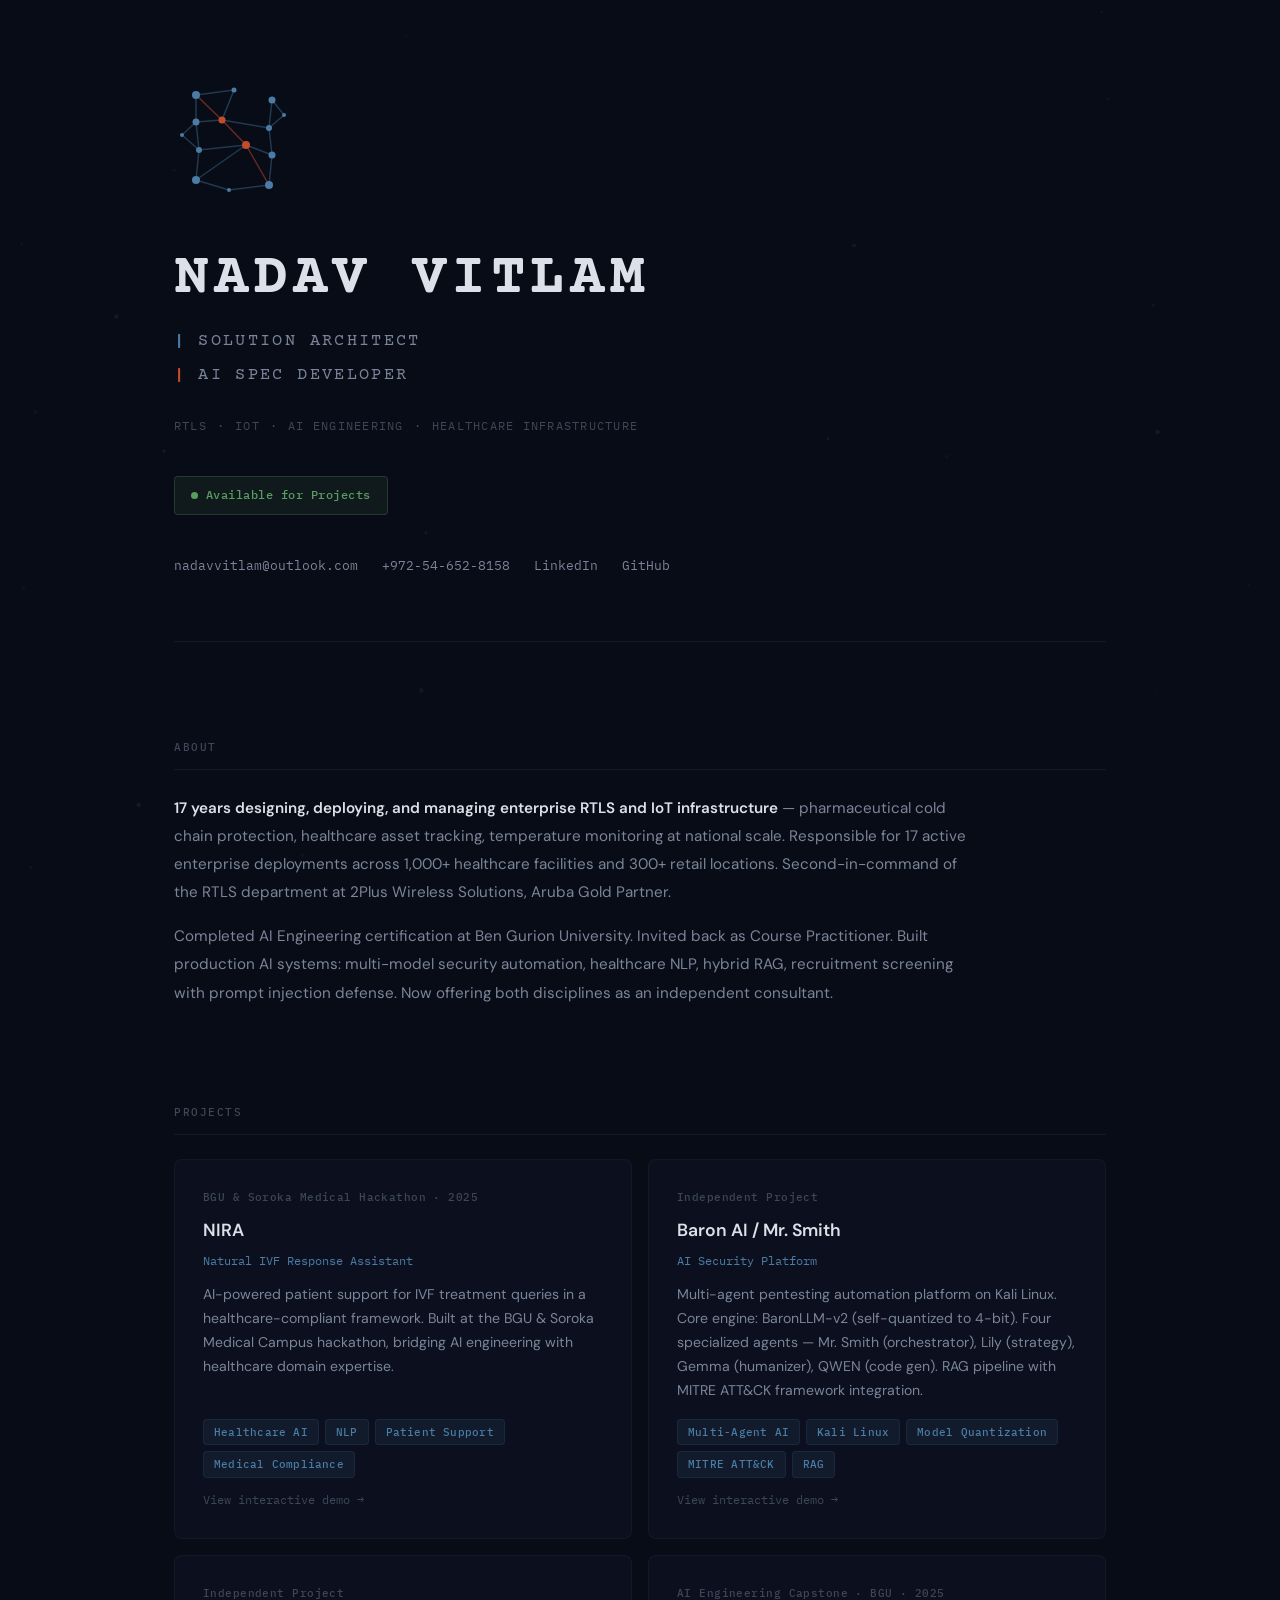
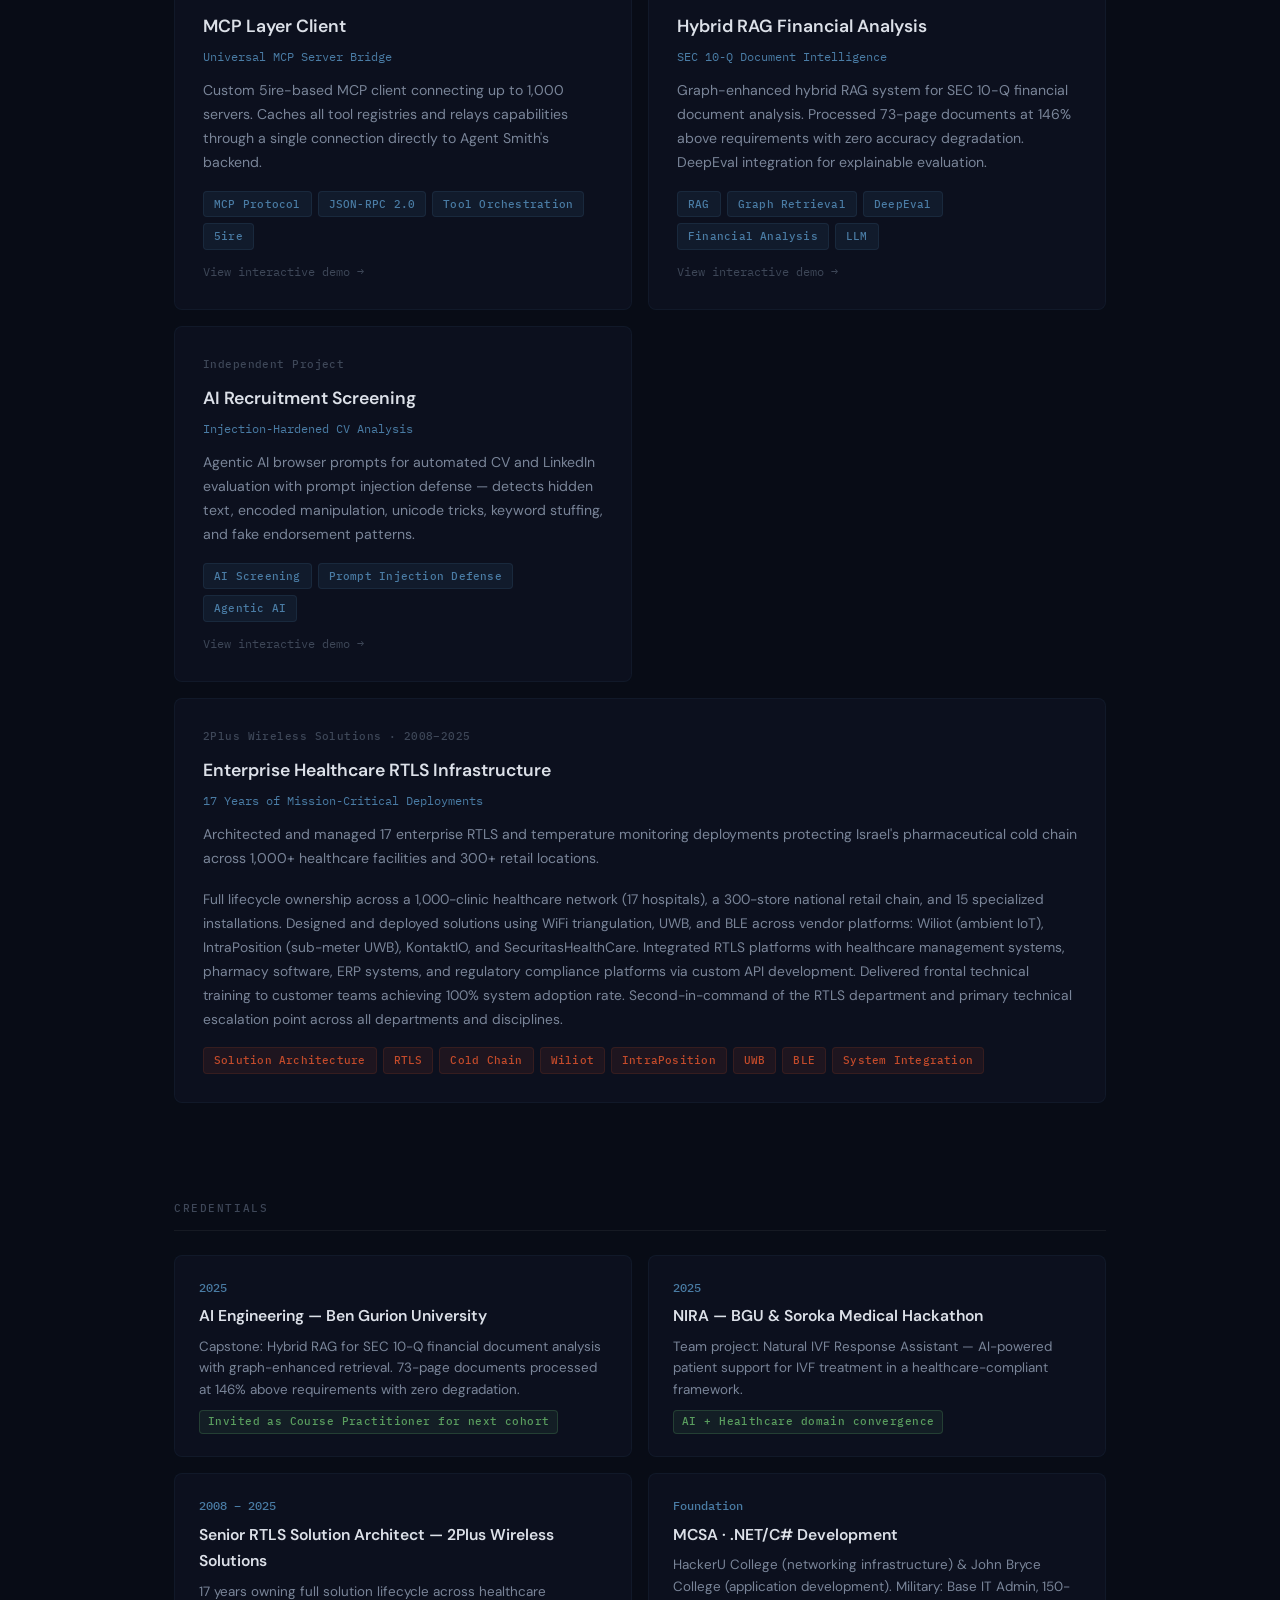
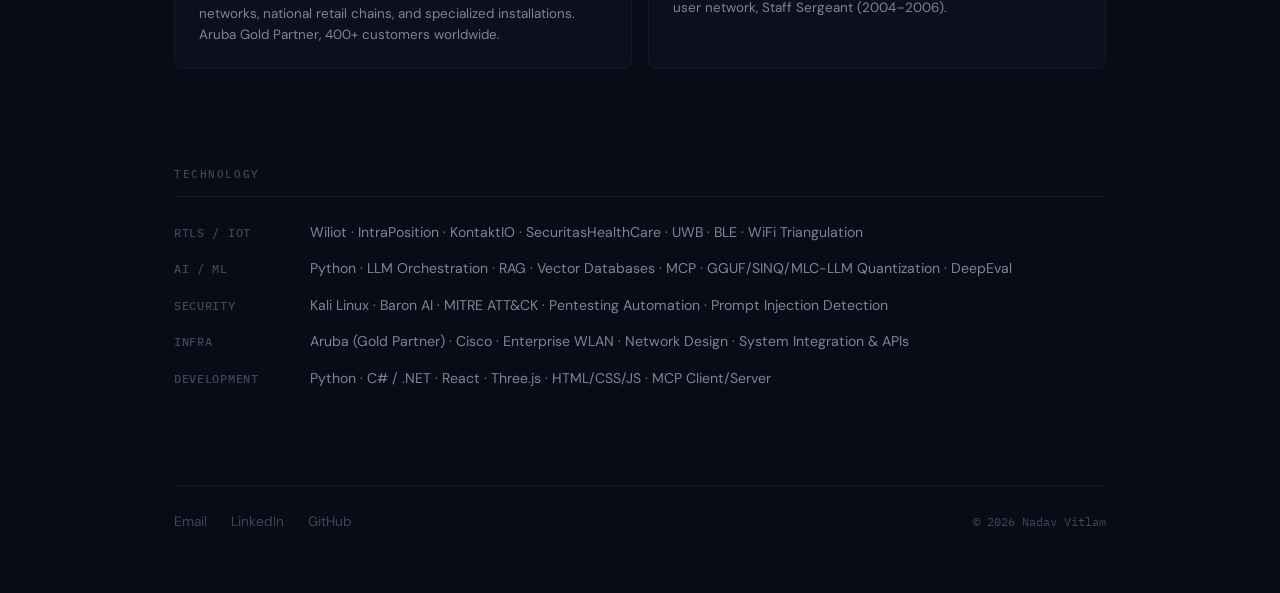
==== commit dcbe6d99: "Complete portfolio site rebuild with refined industrial design Full replacement of the old single-pa" ====
--- a/index.html
+++ b/index.html
@@ -4,45 +4,90 @@
     <meta charset="UTF-8">
     <meta name="viewport" content="width=device-width, initial-scale=1.0">
     <title>Nadav Vitlam — Solution Architect | AI Spec Developer</title>
-    <meta name="description" content="Independent Solution Architect and AI Spec Developer with 17 years of enterprise RTLS/IoT infrastructure experience. Specializing in healthcare systems, AI engineering, and intelligent automation.">
-    <link rel="preconnect" href="https://fonts.googleapis.com">
-    <link rel="preconnect" href="https://fonts.gstatic.com" crossorigin>
-    <link href="https://fonts.googleapis.com/css2?family=Courier+Prime:wght@400;700&family=DM+Sans:wght@300;400;500;600;700&family=IBM+Plex+Mono:wght@300;400;500&display=swap" rel="stylesheet">
+    <meta name="description" content="Independent Solution Architect and AI Spec Developer. 17 years of enterprise RTLS, IoT infrastructure, and AI engineering. Specializing in pharmaceutical cold chain, healthcare systems, and intelligent automation.">
+    <link rel="stylesheet" href="/assets/css/tokens.css">
     <link rel="stylesheet" href="/assets/css/main.css">
 </head>
 <body>
-    <!-- Subtle network background pattern -->
-    <svg class="network-bg" xmlns="http://www.w3.org/2000/svg" width="100%" height="100%">
-        <defs>
-            <pattern id="net" x="0" y="0" width="120" height="120" patternUnits="userSpaceOnUse">
-                <circle cx="10" cy="10" r="1.5" fill="#4a7ca5" opacity="0.3"/>
-                <circle cx="60" cy="30" r="1" fill="#4a7ca5" opacity="0.2"/>
-                <circle cx="110" cy="60" r="1.5" fill="#4a7ca5" opacity="0.3"/>
-                <circle cx="40" cy="80" r="1" fill="#4a7ca5" opacity="0.2"/>
-                <circle cx="90" cy="110" r="1.5" fill="#4a7ca5" opacity="0.25"/>
-                <line x1="10" y1="10" x2="60" y2="30" stroke="#c44b2b" stroke-width="0.5" opacity="0.15"/>
-                <line x1="60" y1="30" x2="110" y2="60" stroke="#4a7ca5" stroke-width="0.5" opacity="0.12"/>
-                <line x1="40" y1="80" x2="90" y2="110" stroke="#c44b2b" stroke-width="0.5" opacity="0.15"/>
-                <line x1="10" y1="10" x2="40" y2="80" stroke="#4a7ca5" stroke-width="0.5" opacity="0.1"/>
-            </pattern>
-        </defs>
-        <rect width="100%" height="100%" fill="url(#net)"/>
-    </svg>
+    <canvas id="network-bg"></canvas>
 
     <div class="site">
-        <!-- ═══ Hero ═══ -->
+
+        <!-- ══════ HERO ══════ -->
         <header class="hero">
-            <img src="/assets/img/nv-logo.svg" alt="NV Network Logo" class="hero-logo">
+
+            <!-- NV LOGO: Abstract "N" network graph. ~18 nodes, ~20 edges.
+                 Left vertical: 4 nodes at roughly x=25.
+                 Diagonal: 4 nodes going from top-left to bottom-right.
+                 Right vertical: 4 nodes at roughly x=95.
+                 Additional satellite nodes for visual complexity.
+                 Blue = primary nodes/edges. Orange = accent nodes/diagonal edges. -->
+            <svg class="hero-logo" viewBox="0 0 120 120" xmlns="http://www.w3.org/2000/svg" aria-label="NV Logo">
+                <!-- Edges first (behind nodes) -->
+                <!-- Left vertical edges -->
+                <line class="edge" x1="22" y1="15" x2="22" y2="42"/>
+                <line class="edge" x1="22" y1="42" x2="25" y2="70"/>
+                <line class="edge" x1="25" y1="70" x2="22" y2="100"/>
+                <!-- Right vertical edges -->
+                <line class="edge" x1="98" y1="20" x2="95" y2="48"/>
+                <line class="edge" x1="95" y1="48" x2="98" y2="75"/>
+                <line class="edge" x1="98" y1="75" x2="95" y2="105"/>
+                <!-- Diagonal edges (orange — the "N" crossbar) -->
+                <line class="edge-accent" x1="22" y1="15" x2="48" y2="40"/>
+                <line class="edge-accent" x1="48" y1="40" x2="72" y2="65"/>
+                <line class="edge-accent" x1="72" y1="65" x2="95" y2="105"/>
+                <!-- Cross-connections for network feel -->
+                <line class="edge" x1="22" y1="42" x2="48" y2="40"/>
+                <line class="edge" x1="48" y1="40" x2="95" y2="48"/>
+                <line class="edge" x1="25" y1="70" x2="72" y2="65"/>
+                <line class="edge" x1="72" y1="65" x2="98" y2="75"/>
+                <line class="edge" x1="22" y1="100" x2="72" y2="65"/>
+                <!-- Satellite connections -->
+                <line class="edge" x1="8" y1="55" x2="22" y2="42"/>
+                <line class="edge" x1="8" y1="55" x2="25" y2="70"/>
+                <line class="edge" x1="110" y1="35" x2="98" y2="20"/>
+                <line class="edge" x1="110" y1="35" x2="95" y2="48"/>
+                <line class="edge" x1="60" y1="10" x2="48" y2="40"/>
+                <line class="edge" x1="60" y1="10" x2="22" y2="15"/>
+                <line class="edge" x1="55" y1="110" x2="22" y2="100"/>
+                <line class="edge" x1="55" y1="110" x2="95" y2="105"/>
+
+                <!-- Main nodes — Left vertical (blue) -->
+                <circle class="node" cx="22" cy="15" r="4"/>
+                <circle class="node" cx="22" cy="42" r="3.5"/>
+                <circle class="node" cx="25" cy="70" r="3"/>
+                <circle class="node" cx="22" cy="100" r="4"/>
+                <!-- Main nodes — Right vertical (blue) -->
+                <circle class="node" cx="98" cy="20" r="3.5"/>
+                <circle class="node" cx="95" cy="48" r="3"/>
+                <circle class="node" cx="98" cy="75" r="3.5"/>
+                <circle class="node" cx="95" cy="105" r="4"/>
+                <!-- Diagonal nodes (orange accents) -->
+                <circle class="node-accent" cx="48" cy="40" r="3.5"/>
+                <circle class="node-accent" cx="72" cy="65" r="4"/>
+                <!-- Satellite nodes (smaller, blue) -->
+                <circle class="node" cx="8" cy="55" r="2"/>
+                <circle class="node" cx="110" cy="35" r="2"/>
+                <circle class="node" cx="60" cy="10" r="2.5"/>
+                <circle class="node" cx="55" cy="110" r="2"/>
+            </svg>
+
             <h1 class="hero-name">Nadav Vitlam</h1>
+
             <div class="hero-titles">
-                <span class="pipe">|</span> Solution Architect
-                <span class="pipe">|</span> AI Spec Developer
-            </div>
-            <div class="hero-specialties">RTLS &middot; IoT &middot; AI Engineering &middot; Healthcare Infra</div>
+                <div class="hero-title"><span class="pipe">|</span>Solution Architect</div>
+                <div class="hero-title"><span class="pipe">|</span>AI Spec Developer</div>
+            </div>
+
+            <div class="hero-domains">
+                RTLS<span class="dot">·</span>IoT<span class="dot">·</span>AI Engineering<span class="dot">·</span>Healthcare Infrastructure
+            </div>
+
             <div class="status-badge">
                 <span class="status-dot"></span>
                 Available for Projects
             </div>
+
             <div class="contact-row">
                 <a href="mailto:nadavvitlam@outlook.com">nadavvitlam@outlook.com</a>
                 <a href="tel:+972546528158">+972-54-652-8158</a>
@@ -51,149 +96,146 @@
             </div>
         </header>
 
-        <!-- ═══ About ═══ -->
-        <section class="section reveal">
-            <div class="section-label"><span class="pipe">|</span> About</div>
+        <!-- ══════ ABOUT ══════ -->
+        <section class="section reveal">
+            <div class="section-label">About</div>
             <div class="about-text">
-                <p>17 years designing, deploying, and managing enterprise RTLS and IoT infrastructure &mdash; pharmaceutical cold chain protection, healthcare asset tracking, temperature monitoring at national scale. Responsible for 17 active enterprise deployments across 1,000+ healthcare facilities and 300+ retail locations. Second-in-command of the RTLS department at 2Plus Wireless Solutions, Aruba Gold Partner.</p>
+                <p><strong>17 years designing, deploying, and managing enterprise RTLS and IoT infrastructure</strong> — pharmaceutical cold chain protection, healthcare asset tracking, temperature monitoring at national scale. Responsible for 17 active enterprise deployments across 1,000+ healthcare facilities and 300+ retail locations. Second-in-command of the RTLS department at 2Plus Wireless Solutions, Aruba Gold Partner.</p>
                 <p>Completed AI Engineering certification at Ben Gurion University. Invited back as Course Practitioner. Built production AI systems: multi-model security automation, healthcare NLP, hybrid RAG, recruitment screening with prompt injection defense. Now offering both disciplines as an independent consultant.</p>
             </div>
         </section>
 
-        <!-- ═══ Projects ═══ -->
-        <section class="section reveal">
-            <div class="section-label"><span class="pipe">|</span> Projects</div>
-            <div class="project-grid" id="project-grid"></div>
-
-            <!-- Noscript fallback -->
+        <!-- ══════ PROJECTS ══════ -->
+        <section class="section reveal">
+            <div class="section-label">Projects</div>
+            <div class="project-grid" id="project-grid">
+                <!-- Populated by projects-loader.js -->
+            </div>
+
+            <!-- Noscript fallback: static cards for when JS is disabled -->
             <noscript>
                 <div class="project-grid">
                     <a href="/projects/nira/" class="project-card">
-                        <div class="project-card-title">NIRA</div>
-                        <div class="project-card-subtitle">Natural IVF Response Assistant</div>
-                        <div class="project-card-context">BGU &amp; Soroka Medical Hackathon &middot; 2025</div>
-                        <div class="project-card-desc">AI-powered patient support for IVF treatment queries in a healthcare-compliant framework.</div>
-                        <div class="project-card-tags">
-                            <span class="tag">Healthcare AI</span><span class="tag">NLP</span><span class="tag">Patient Support</span>
-                        </div>
+                        <div class="card-context">BGU &amp; Soroka Medical Hackathon · 2025</div>
+                        <div class="card-title">NIRA</div>
+                        <div class="card-subtitle">Natural IVF Response Assistant</div>
+                        <div class="card-desc">AI-powered patient support for IVF treatment queries in a healthcare-compliant framework.</div>
+                        <div class="tag-list"><span class="tag">Healthcare AI</span><span class="tag">NLP</span></div>
+                        <div class="demo-arrow">View interactive demo →</div>
                     </a>
                     <a href="/projects/baron-ai/" class="project-card">
-                        <div class="project-card-title">Baron AI / Mr. Smith</div>
-                        <div class="project-card-subtitle">AI Security Platform</div>
-                        <div class="project-card-context">Independent Project</div>
-                        <div class="project-card-desc">Multi-agent pentesting automation with 16 locally-hosted models, custom MCP integration, and MITRE ATT&amp;CK RAG pipeline.</div>
-                        <div class="project-card-tags">
-                            <span class="tag">Multi-Agent AI</span><span class="tag">Kali Linux</span><span class="tag">MCP</span>
-                        </div>
+                        <div class="card-context">Independent Project</div>
+                        <div class="card-title">Baron AI / Mr. Smith</div>
+                        <div class="card-subtitle">AI Security Platform</div>
+                        <div class="card-desc">Multi-agent pentesting automation platform on Kali Linux with MITRE ATT&CK RAG pipeline.</div>
+                        <div class="tag-list"><span class="tag">Multi-Agent AI</span><span class="tag">Kali Linux</span></div>
+                        <div class="demo-arrow">View interactive demo →</div>
                     </a>
                     <a href="/projects/mcp-client/" class="project-card">
-                        <div class="project-card-title">MCP Layer Client</div>
-                        <div class="project-card-subtitle">Universal MCP Server Bridge</div>
-                        <div class="project-card-context">Independent Project</div>
-                        <div class="project-card-desc">Custom 5ire-based MCP client connecting up to 1,000 servers.</div>
-                        <div class="project-card-tags">
-                            <span class="tag">MCP Protocol</span><span class="tag">JSON-RPC 2.0</span>
-                        </div>
+                        <div class="card-context">Independent Project</div>
+                        <div class="card-title">MCP Layer Client</div>
+                        <div class="card-subtitle">Universal MCP Server Bridge</div>
+                        <div class="card-desc">Custom 5ire-based client connecting up to 1,000 MCP servers with cached tool registries.</div>
+                        <div class="tag-list"><span class="tag">MCP Protocol</span><span class="tag">JSON-RPC 2.0</span></div>
+                        <div class="demo-arrow">View interactive demo →</div>
                     </a>
                     <a href="/projects/rag-finance/" class="project-card">
-                        <div class="project-card-title">Hybrid RAG Financial Analysis</div>
-                        <div class="project-card-subtitle">SEC 10-Q Document Intelligence</div>
-                        <div class="project-card-context">AI Engineering Capstone &middot; BGU &middot; 2025</div>
-                        <div class="project-card-desc">Graph-enhanced hybrid RAG system for SEC 10-Q financial document analysis.</div>
-                        <div class="project-card-tags">
-                            <span class="tag">RAG</span><span class="tag">Graph Retrieval</span><span class="tag">DeepEval</span>
-                        </div>
+                        <div class="card-context">AI Engineering Capstone · BGU · 2025</div>
+                        <div class="card-title">Hybrid RAG Financial Analysis</div>
+                        <div class="card-subtitle">SEC 10-Q Document Intelligence</div>
+                        <div class="card-desc">Graph-enhanced hybrid RAG system. 73-page documents at 146% above requirements.</div>
+                        <div class="tag-list"><span class="tag">RAG</span><span class="tag">Graph Retrieval</span></div>
+                        <div class="demo-arrow">View interactive demo →</div>
                     </a>
                     <a href="/projects/ai-screening/" class="project-card">
-                        <div class="project-card-title">AI Recruitment Screening</div>
-                        <div class="project-card-subtitle">Injection-Hardened CV Analysis</div>
-                        <div class="project-card-context">Independent Project</div>
-                        <div class="project-card-desc">Agentic AI browser prompts for automated CV and LinkedIn evaluation with security hardening.</div>
-                        <div class="project-card-tags">
-                            <span class="tag">AI Screening</span><span class="tag">Prompt Injection Defense</span>
-                        </div>
+                        <div class="card-context">Independent Project</div>
+                        <div class="card-title">AI Recruitment Screening</div>
+                        <div class="card-subtitle">Injection-Hardened CV Analysis</div>
+                        <div class="card-desc">Automated CV and LinkedIn evaluation with prompt injection defense.</div>
+                        <div class="tag-list"><span class="tag">AI Screening</span><span class="tag">Prompt Injection Defense</span></div>
+                        <div class="demo-arrow">View interactive demo →</div>
                     </a>
                     <div class="project-card featured">
-                        <div class="project-card-title">Enterprise Healthcare RTLS Infrastructure</div>
-                        <div class="project-card-subtitle">17 Years of Mission-Critical Deployments</div>
-                        <div class="project-card-context">2Plus Wireless Solutions &middot; 2008&ndash;2025</div>
-                        <div class="project-card-desc">Architected and managed 17 enterprise RTLS and temperature monitoring deployments protecting Israel&rsquo;s pharmaceutical cold chain.</div>
-                        <div class="project-card-long-desc">Full lifecycle ownership across a 1,000-clinic healthcare network (17 hospitals), a 300-store national retail chain, and 15 specialized installations. Designed solutions using WiFi triangulation, UWB, and BLE across Wiliot, IntraPosition, KontaktIO, and SecuritasHealthCare platforms.</div>
-                        <div class="project-card-tags">
-                            <span class="tag">Solution Architecture</span><span class="tag">RTLS</span><span class="tag">Cold Chain</span>
-                        </div>
+                        <div class="card-context">2Plus Wireless Solutions · 2008–2025</div>
+                        <div class="card-title">Enterprise Healthcare RTLS Infrastructure</div>
+                        <div class="card-subtitle">17 Years of Mission-Critical Deployments</div>
+                        <div class="card-desc">Architected and managed 17 enterprise RTLS and temperature monitoring deployments protecting Israel's pharmaceutical cold chain across 1,000+ healthcare facilities and 300+ retail locations.</div>
+                        <div class="card-long-desc">Full lifecycle ownership across a 1,000-clinic healthcare network (17 hospitals), a 300-store national retail chain, and 15 specialized installations. Designed solutions using WiFi triangulation, UWB, and BLE across Wiliot, IntraPosition, KontaktIO, and SecuritasHealthCare platforms. Integrated RTLS with healthcare management systems, pharmacy software, ERP systems, and regulatory compliance platforms via custom API development. Second-in-command of the RTLS department and primary technical escalation point.</div>
+                        <div class="tag-list"><span class="tag">Solution Architecture</span><span class="tag">RTLS</span><span class="tag">Cold Chain</span><span class="tag">Wiliot</span><span class="tag">IntraPosition</span><span class="tag">UWB</span><span class="tag">BLE</span><span class="tag">System Integration</span></div>
                     </div>
                 </div>
             </noscript>
         </section>
 
-        <!-- ═══ Credentials ═══ -->
-        <section class="section reveal">
-            <div class="section-label"><span class="pipe">|</span> Credentials</div>
+        <!-- ══════ CREDENTIALS ══════ -->
+        <section class="section reveal">
+            <div class="section-label">Credentials</div>
             <div class="credentials-grid">
                 <div class="credential">
                     <div class="credential-year">2025</div>
-                    <div class="credential-title">AI Engineering &mdash; Ben Gurion University</div>
-                    <div class="credential-detail">Capstone: Hybrid RAG for SEC 10-Q financial document analysis with graph-enhanced retrieval. Invited as Course Practitioner for next cohort.</div>
-                    <div class="credential-tag">Invited as Course Practitioner</div>
+                    <div class="credential-title">AI Engineering — Ben Gurion University</div>
+                    <div class="credential-detail">Capstone: Hybrid RAG for SEC 10-Q financial document analysis with graph-enhanced retrieval. 73-page documents processed at 146% above requirements with zero degradation.</div>
+                    <div class="credential-tag">Invited as Course Practitioner for next cohort</div>
                 </div>
                 <div class="credential">
                     <div class="credential-year">2025</div>
-                    <div class="credential-title">NIRA &mdash; BGU &amp; Soroka Medical Hackathon</div>
-                    <div class="credential-detail">Team project: Natural IVF Response Assistant &mdash; AI-powered patient support in a healthcare-compliant framework.</div>
-                </div>
-                <div class="credential">
-                    <div class="credential-year">2008 &ndash; 2025</div>
-                    <div class="credential-title">Senior RTLS Solution Architect &mdash; 2Plus Wireless Solutions</div>
+                    <div class="credential-title">NIRA — BGU &amp; Soroka Medical Hackathon</div>
+                    <div class="credential-detail">Team project: Natural IVF Response Assistant — AI-powered patient support for IVF treatment in a healthcare-compliant framework.</div>
+                    <div class="credential-tag">AI + Healthcare domain convergence</div>
+                </div>
+                <div class="credential">
+                    <div class="credential-year">2008 – 2025</div>
+                    <div class="credential-title">Senior RTLS Solution Architect — 2Plus Wireless Solutions</div>
                     <div class="credential-detail">17 years owning full solution lifecycle across healthcare networks, national retail chains, and specialized installations. Aruba Gold Partner, 400+ customers worldwide.</div>
                 </div>
                 <div class="credential">
                     <div class="credential-year">Foundation</div>
-                    <div class="credential-title">MCSA &middot; .NET/C# Development</div>
-                    <div class="credential-detail">HackerU College (networking infrastructure) &amp; John Bryce College (application development). Military: Base IT Admin, 150-user network, Staff Sergeant (2004&ndash;2006).</div>
-                </div>
-            </div>
-        </section>
-
-        <!-- ═══ Technology ═══ -->
-        <section class="section reveal">
-            <div class="section-label"><span class="pipe">|</span> Technology</div>
-            <div class="tech-rows">
+                    <div class="credential-title">MCSA · .NET/C# Development</div>
+                    <div class="credential-detail">HackerU College (networking infrastructure) &amp; John Bryce College (application development). Military: Base IT Admin, 150-user network, Staff Sergeant (2004–2006).</div>
+                </div>
+            </div>
+        </section>
+
+        <!-- ══════ TECHNOLOGY ══════ -->
+        <section class="section reveal">
+            <div class="section-label">Technology</div>
+            <div class="tech-list">
                 <div class="tech-row">
                     <div class="tech-label">RTLS / IoT</div>
-                    <div class="tech-items">Wiliot &middot; IntraPosition &middot; KontaktIO &middot; SecuritasHealthCare &middot; UWB &middot; BLE &middot; WiFi Triangulation</div>
+                    <div class="tech-items">Wiliot · IntraPosition · KontaktIO · SecuritasHealthCare · UWB · BLE · WiFi Triangulation</div>
                 </div>
                 <div class="tech-row">
                     <div class="tech-label">AI / ML</div>
-                    <div class="tech-items">Python &middot; LLM Orchestration &middot; RAG &middot; Vector Databases &middot; MCP &middot; GGUF/SINQ/MLC-LLM Quantization &middot; DeepEval</div>
+                    <div class="tech-items">Python · LLM Orchestration · RAG · Vector Databases · MCP · GGUF/SINQ/MLC-LLM Quantization · DeepEval</div>
                 </div>
                 <div class="tech-row">
                     <div class="tech-label">Security</div>
-                    <div class="tech-items">Kali Linux &middot; Baron AI &middot; MITRE ATT&amp;CK &middot; Pentesting Automation &middot; Prompt Injection Detection</div>
+                    <div class="tech-items">Kali Linux · Baron AI · MITRE ATT&CK · Pentesting Automation · Prompt Injection Detection</div>
                 </div>
                 <div class="tech-row">
                     <div class="tech-label">Infra</div>
-                    <div class="tech-items">Aruba (Gold Partner) &middot; Cisco &middot; Enterprise WLAN &middot; Network Design &middot; System Integration &amp; APIs</div>
+                    <div class="tech-items">Aruba (Gold Partner) · Cisco · Enterprise WLAN · Network Design · System Integration &amp; APIs</div>
                 </div>
                 <div class="tech-row">
                     <div class="tech-label">Development</div>
-                    <div class="tech-items">Python &middot; C#/.NET &middot; React &middot; Three.js &middot; HTML/CSS/JS &middot; MCP Client/Server</div>
-                </div>
-            </div>
-        </section>
-
-        <!-- ═══ Footer ═══ -->
+                    <div class="tech-items">Python · C# / .NET · React · Three.js · HTML/CSS/JS · MCP Client/Server</div>
+                </div>
+            </div>
+        </section>
+
+        <!-- ══════ FOOTER ══════ -->
         <footer class="footer">
             <div class="footer-links">
                 <a href="mailto:nadavvitlam@outlook.com">Email</a>
                 <a href="https://www.linkedin.com/in/nadav-vitlam/" target="_blank" rel="noopener">LinkedIn</a>
                 <a href="https://github.com/NVitlam" target="_blank" rel="noopener">GitHub</a>
             </div>
-            <div class="footer-copy">&copy; 2026 Nadav Vitlam</div>
+            <div class="footer-copy">© 2026 Nadav Vitlam</div>
         </footer>
+
     </div>
 
+    <script src="/assets/js/network-bg.js"></script>
     <script src="/assets/js/projects-loader.js"></script>
-    <script src="/assets/js/scroll-reveal.js"></script>
 </body>
 </html>
--- a/assets/css/tokens.css
+++ b/assets/css/tokens.css
@@ -0,0 +1,98 @@
+/* ══════════════════════════════════════════
+   DESIGN TOKENS — Nadav Vitlam Portfolio
+   Derived from NV business card identity
+   ══════════════════════════════════════════ */
+
+@import url('https://fonts.googleapis.com/css2?family=Courier+Prime:ital,wght@0,400;0,700;1,400&family=DM+Sans:ital,opsz,wght@0,9..40,300;0,9..40,400;0,9..40,500;0,9..40,600;0,9..40,700&family=IBM+Plex+Mono:wght@300;400;500;600&display=swap');
+
+:root {
+    /* ── Backgrounds ── */
+    --bg-primary:        #080c16;
+    --bg-secondary:      #0d1220;
+    --bg-card:           rgba(13, 18, 32, 0.85);
+    --bg-card-hover:     rgba(18, 26, 46, 0.95);
+    --bg-card-border:    rgba(74, 124, 165, 0.08);
+    --bg-card-border-hv: rgba(74, 124, 165, 0.22);
+
+    /* ── Brand: Blue (primary — from card's node color) ── */
+    --blue:              #4a7ca5;
+    --blue-light:        #6a9ec4;
+    --blue-bright:       #7eb8de;
+    --blue-soft:         rgba(74, 124, 165, 0.10);
+    --blue-glow:         rgba(74, 124, 165, 0.25);
+
+    /* ── Brand: Orange (secondary — from card's edge color) ── */
+    --orange:            #c44b2b;
+    --orange-light:      #d4654a;
+    --orange-soft:       rgba(196, 75, 43, 0.10);
+    --orange-glow:       rgba(196, 75, 43, 0.25);
+
+    /* ── Text ── */
+    --text-primary:      #dce0e8;
+    --text-secondary:    #7a8599;
+    --text-muted:        #3e4758;
+    --text-inverse:      #080c16;
+
+    /* ── Status ── */
+    --green:             #5a9e5f;
+    --green-soft:        rgba(90, 158, 95, 0.10);
+    --green-border:      rgba(90, 158, 95, 0.25);
+    --yellow:            #c9a84c;
+    --yellow-soft:       rgba(201, 168, 76, 0.10);
+    --red:               #b54a4a;
+    --red-soft:          rgba(181, 74, 74, 0.10);
+
+    /* ── Borders ── */
+    --border:            rgba(255, 255, 255, 0.06);
+    --border-hover:      rgba(255, 255, 255, 0.14);
+
+    /* ── Typography ── */
+    --font-display:      'Courier Prime', 'Courier New', monospace;
+    --font-body:         'DM Sans', -apple-system, BlinkMacSystemFont, sans-serif;
+    --font-mono:         'IBM Plex Mono', 'Courier Prime', monospace;
+
+    /* ── Spacing ── */
+    --space-xs:          4px;
+    --space-sm:          8px;
+    --space-md:          16px;
+    --space-lg:          24px;
+    --space-xl:          40px;
+    --space-2xl:         64px;
+    --space-3xl:         96px;
+
+    /* ── Layout ── */
+    --max-width:         980px;
+    --border-radius:     8px;
+    --border-radius-sm:  4px;
+
+    /* ── Transitions ── */
+    --transition-fast:   0.15s ease;
+    --transition-base:   0.3s ease;
+    --transition-slow:   0.6s ease;
+}
+
+/* ── Base Reset ── */
+*, *::before, *::after { margin: 0; padding: 0; box-sizing: border-box; }
+
+body {
+    font-family: var(--font-body);
+    background: var(--bg-primary);
+    color: var(--text-primary);
+    line-height: 1.7;
+    -webkit-font-smoothing: antialiased;
+    -moz-osx-font-smoothing: grayscale;
+    overflow-x: hidden;
+    min-height: 100vh;
+}
+
+a {
+    color: var(--blue-light);
+    text-decoration: none;
+    transition: color var(--transition-fast);
+}
+a:hover { color: var(--blue-bright); }
+
+::selection {
+    background: var(--blue);
+    color: var(--text-primary);
+}
--- a/assets/css/main.css
+++ b/assets/css/main.css
@@ -1,342 +1,397 @@
-/* ══════════════════════════════════════════════════════════
-   Main Page Styles
-   ══════════════════════════════════════════════════════════ */
-@import url('tokens.css');
-
-* { margin: 0; padding: 0; box-sizing: border-box; }
-
-body {
-    font-family: var(--font-body);
-    background: var(--bg-primary);
-    color: var(--text-primary);
-    overflow-x: hidden;
-    min-height: 100vh;
-    line-height: 1.7;
-    -webkit-font-smoothing: antialiased;
-}
-
-/* ── Network Background ── */
-.network-bg {
+/* ══════════════════════════════════════════
+   MAIN PAGE STYLES
+   ══════════════════════════════════════════ */
+
+/* ── Network Background Canvas ── */
+#network-bg {
     position: fixed;
     top: 0; left: 0;
     width: 100%; height: 100%;
     z-index: 0;
     pointer-events: none;
-    opacity: 0.04;
-}
-
+    opacity: 0.4;
+}
+
+/* ── Site Container ── */
 .site {
     position: relative;
     z-index: 10;
-    max-width: 960px;
+    max-width: var(--max-width);
     margin: 0 auto;
-    padding: 60px 24px 80px;
-}
-
-/* ── Hero Section ── */
+    padding: 80px 24px 60px;
+}
+
+/* ── Scroll Reveal ── */
+.reveal {
+    opacity: 0;
+    transform: translateY(20px);
+    transition: opacity 0.7s ease, transform 0.7s ease;
+}
+.reveal.visible {
+    opacity: 1;
+    transform: translateY(0);
+}
+
+/* ══════════════════════════════════════════
+   HERO SECTION
+   ══════════════════════════════════════════ */
+
 .hero {
-    text-align: center;
-    margin-bottom: var(--space-2xl);
-    padding-bottom: var(--space-xl);
+    margin-bottom: var(--space-3xl);
+    padding-bottom: var(--space-2xl);
     border-bottom: 1px solid var(--border);
 }
 
+/* NV Logo */
 .hero-logo {
     width: 120px;
     height: 120px;
-    margin: 0 auto var(--space-lg);
-}
-
+    margin-bottom: var(--space-xl);
+}
+
+.hero-logo .node {
+    fill: var(--blue);
+    animation: node-pulse 3s ease-in-out infinite;
+}
+.hero-logo .node-accent {
+    fill: var(--orange);
+    animation: node-pulse 3s ease-in-out infinite 1.5s;
+}
+.hero-logo .edge {
+    stroke: var(--blue);
+    stroke-width: 1.5;
+    stroke-opacity: 0.4;
+}
+.hero-logo .edge-accent {
+    stroke: var(--orange);
+    stroke-width: 1.5;
+    stroke-opacity: 0.5;
+}
+
+@keyframes node-pulse {
+    0%, 100% { opacity: 1; }
+    50% { opacity: 0.5; }
+}
+
+/* Name */
 .hero-name {
     font-family: var(--font-display);
-    font-size: 3.2em;
+    font-size: clamp(2.4rem, 5vw, 3.6rem);
     font-weight: 700;
-    letter-spacing: 0.06em;
+    letter-spacing: 0.08em;
     text-transform: uppercase;
     color: var(--text-primary);
     line-height: 1.1;
-    margin-bottom: var(--space-sm);
-}
-
+    margin-bottom: var(--space-md);
+}
+
+/* Titles with pipe separator */
 .hero-titles {
+    display: flex;
+    flex-direction: column;
+    gap: 6px;
+    margin-bottom: var(--space-lg);
+}
+.hero-title {
     font-family: var(--font-display);
-    font-size: 1.05em;
-    color: var(--text-secondary);
-    letter-spacing: 0.04em;
-    margin-bottom: var(--space-md);
-}
-
-.hero-titles .pipe {
-    color: var(--accent-blue);
-    margin: 0 4px;
+    font-size: clamp(0.85rem, 1.8vw, 1.05rem);
+    font-weight: 400;
+    letter-spacing: 0.14em;
+    text-transform: uppercase;
+    color: var(--text-secondary);
+}
+.hero-title .pipe {
+    color: var(--blue);
+    margin-right: 12px;
     font-weight: 700;
 }
-
-.hero-specialties {
-    font-family: var(--font-mono);
-    font-size: 0.8em;
-    letter-spacing: 0.06em;
+.hero-title:nth-child(2) .pipe {
+    color: var(--orange);
+}
+
+/* Domain Tags */
+.hero-domains {
+    font-family: var(--font-mono);
+    font-size: 0.78rem;
+    font-weight: 400;
+    letter-spacing: 0.1em;
     text-transform: uppercase;
     color: var(--text-muted);
-    margin-bottom: var(--space-lg);
-}
-
+    margin-bottom: var(--space-xl);
+}
+.hero-domains .dot {
+    margin: 0 10px;
+    color: var(--text-muted);
+}
+
+/* Status Badge */
 .status-badge {
     display: inline-flex;
     align-items: center;
     gap: 8px;
     font-family: var(--font-mono);
-    font-size: 0.78em;
-    font-weight: 500;
-    color: var(--status-green);
-    background: var(--status-green-soft);
-    border: 1px solid rgba(102, 187, 106, 0.25);
-    border-radius: 6px;
+    font-size: 0.76rem;
+    font-weight: 500;
+    color: var(--green);
+    background: var(--green-soft);
+    border: 1px solid var(--green-border);
+    border-radius: var(--border-radius-sm);
     padding: 8px 16px;
     letter-spacing: 0.04em;
-    margin-bottom: var(--space-lg);
-}
-
+    margin-bottom: var(--space-xl);
+}
 .status-dot {
     width: 7px; height: 7px;
-    background: var(--status-green);
+    background: var(--green);
     border-radius: 50%;
-    animation: pulse-dot 2s ease-in-out infinite;
-}
-
-@keyframes pulse-dot {
+    animation: status-pulse 2s ease-in-out infinite;
+}
+@keyframes status-pulse {
     0%, 100% { opacity: 1; }
-    50% { opacity: 0.4; }
-}
-
+    50% { opacity: 0.35; }
+}
+
+/* Contact Row */
 .contact-row {
     display: flex;
-    justify-content: center;
     gap: 24px;
     flex-wrap: wrap;
 }
-
 .contact-row a {
     color: var(--text-secondary);
-    text-decoration: none;
-    font-size: 0.88em;
-    font-family: var(--font-mono);
-    transition: color 0.2s;
-}
-
-.contact-row a:hover { color: var(--accent-blue-light); }
-
-/* ── Section ── */
+    font-family: var(--font-mono);
+    font-size: 0.82rem;
+    font-weight: 400;
+    transition: color var(--transition-fast);
+}
+.contact-row a:hover {
+    color: var(--blue-light);
+}
+
+/* ══════════════════════════════════════════
+   ABOUT SECTION
+   ══════════════════════════════════════════ */
+
 .section {
-    margin-bottom: 56px;
+    margin-bottom: var(--space-3xl);
 }
 
 .section-label {
-    font-family: var(--font-display);
-    font-size: 1.4em;
-    font-weight: 700;
+    font-family: var(--font-mono);
+    font-size: 0.7rem;
+    font-weight: 500;
+    letter-spacing: 0.14em;
     text-transform: uppercase;
-    letter-spacing: 0.06em;
-    color: var(--text-primary);
-    margin-bottom: 20px;
+    color: var(--text-muted);
+    margin-bottom: var(--space-lg);
     padding-bottom: 12px;
     border-bottom: 1px solid var(--border);
 }
 
-.section-label .pipe {
-    color: var(--accent-blue);
-    margin-right: 8px;
-}
-
-/* ── About ── */
 .about-text {
     color: var(--text-secondary);
-    font-size: 0.95em;
-    line-height: 1.8;
-    max-width: 780px;
-}
-
-.about-text p + p {
-    margin-top: 16px;
-}
-
+    font-size: 0.95rem;
+    line-height: 1.85;
+    max-width: 800px;
+}
 .about-text strong {
     color: var(--text-primary);
     font-weight: 600;
 }
-
-/* ── Project Grid ── */
+.about-text p + p {
+    margin-top: var(--space-md);
+}
+
+/* ══════════════════════════════════════════
+   PROJECT GRID
+   ══════════════════════════════════════════ */
+
 .project-grid {
     display: grid;
     grid-template-columns: 1fr 1fr;
     gap: 16px;
 }
 
+/* Card base */
 .project-card {
     background: var(--bg-card);
-    border: 1px solid var(--border);
-    border-radius: var(--radius-lg);
-    padding: 24px;
-    transition: all 0.3s;
+    border: 1px solid var(--bg-card-border);
+    border-radius: var(--border-radius);
+    padding: 28px;
+    transition: all var(--transition-base);
+    display: flex;
+    flex-direction: column;
     text-decoration: none;
     color: inherit;
-    display: block;
-    cursor: pointer;
-}
-
+    position: relative;
+    overflow: hidden;
+}
+.project-card::before {
+    content: '';
+    position: absolute;
+    top: 0; left: 0;
+    width: 100%; height: 2px;
+    background: linear-gradient(90deg, var(--blue) 0%, transparent 100%);
+    opacity: 0;
+    transition: opacity var(--transition-base);
+}
 .project-card:hover {
-    border-color: var(--border-hover);
+    border-color: var(--bg-card-border-hv);
     background: var(--bg-card-hover);
-    transform: translateY(-2px);
-}
-
+    transform: translateY(-3px);
+}
+.project-card:hover::before { opacity: 1; }
+
+/* Featured card (full width) */
 .project-card.featured {
     grid-column: 1 / -1;
-    border-left: 3px solid var(--accent-blue);
-}
-
-.project-card-title {
+}
+.project-card.featured::before {
+    background: linear-gradient(90deg, var(--orange) 0%, var(--blue) 50%, transparent 100%);
+}
+
+/* Card content */
+.project-card .card-context {
+    font-family: var(--font-mono);
+    font-size: 0.68rem;
+    font-weight: 500;
+    color: var(--text-muted);
+    letter-spacing: 0.04em;
+    margin-bottom: 10px;
+}
+.project-card .card-title {
     font-family: var(--font-body);
     font-weight: 600;
-    font-size: 1.1em;
+    font-size: 1.1rem;
     color: var(--text-primary);
     margin-bottom: 4px;
 }
-
-.project-card-subtitle {
-    font-family: var(--font-mono);
-    font-size: 0.78em;
-    color: var(--accent-blue);
-    margin-bottom: 10px;
-}
-
-.project-card-context {
-    font-family: var(--font-mono);
-    font-size: 0.72em;
-    color: var(--text-muted);
-    margin-bottom: 10px;
-    letter-spacing: 0.02em;
-}
-
-.project-card-desc {
-    font-size: 0.9em;
-    color: var(--text-secondary);
-    line-height: 1.6;
-    margin-bottom: 14px;
-}
-
-.project-card-long-desc {
-    font-size: 0.88em;
+.project-card .card-subtitle {
+    font-family: var(--font-mono);
+    font-size: 0.78rem;
+    font-weight: 400;
+    color: var(--blue);
+    margin-bottom: 12px;
+}
+.project-card .card-desc {
+    font-size: 0.88rem;
     color: var(--text-secondary);
     line-height: 1.7;
-    margin-bottom: 14px;
-    padding-top: 10px;
-    border-top: 1px solid var(--border);
-    display: none;
-}
-
-.project-card.featured .project-card-long-desc,
-.project-card.expanded .project-card-long-desc {
-    display: block;
-}
-
-.project-card-tags {
+    margin-bottom: 16px;
+    flex: 1;
+}
+.project-card .card-long-desc {
+    font-size: 0.86rem;
+    color: var(--text-secondary);
+    line-height: 1.75;
+    margin-bottom: 16px;
+}
+
+/* Tags */
+.tag-list {
     display: flex;
     flex-wrap: wrap;
     gap: 6px;
-}
-
+    margin-top: auto;
+}
 .tag {
     font-family: var(--font-mono);
-    font-size: 0.72em;
-    font-weight: 500;
-    color: var(--accent-blue);
-    background: var(--accent-blue-soft);
+    font-size: 0.68rem;
+    font-weight: 500;
+    color: var(--blue);
+    background: var(--blue-soft);
     border: 1px solid rgba(74, 124, 165, 0.15);
     padding: 3px 10px;
-    border-radius: var(--radius-sm);
+    border-radius: var(--border-radius-sm);
     letter-spacing: 0.02em;
-    text-transform: uppercase;
-}
-
-.project-card-demo-label {
-    font-family: var(--font-mono);
-    font-size: 0.7em;
-    color: var(--accent-blue-light);
+}
+.project-card.featured .tag {
+    color: var(--orange);
+    background: var(--orange-soft);
+    border-color: rgba(196, 75, 43, 0.15);
+}
+
+/* Demo indicator */
+.demo-arrow {
+    font-family: var(--font-mono);
+    font-size: 0.72rem;
+    color: var(--text-muted);
     margin-top: 12px;
-    letter-spacing: 0.04em;
-}
-
-/* ── Credentials ── */
+    transition: color var(--transition-fast);
+}
+.project-card:hover .demo-arrow {
+    color: var(--blue-light);
+}
+
+/* ══════════════════════════════════════════
+   CREDENTIALS
+   ══════════════════════════════════════════ */
+
 .credentials-grid {
     display: grid;
     grid-template-columns: 1fr 1fr;
     gap: 16px;
 }
-
 .credential {
     background: var(--bg-card);
-    border: 1px solid var(--border);
-    border-radius: var(--radius-lg);
-    padding: 20px 24px;
-    transition: all 0.3s;
-}
-
+    border: 1px solid var(--bg-card-border);
+    border-radius: var(--border-radius);
+    padding: 22px 24px;
+    transition: all var(--transition-base);
+}
 .credential:hover {
-    border-color: var(--border-hover);
+    border-color: var(--bg-card-border-hv);
     background: var(--bg-card-hover);
 }
-
 .credential-year {
     font-family: var(--font-mono);
-    font-size: 0.75em;
-    color: var(--accent-blue);
+    font-size: 0.72rem;
+    font-weight: 500;
+    color: var(--blue);
     margin-bottom: 6px;
 }
-
 .credential-title {
     font-weight: 600;
-    font-size: 1em;
+    font-size: 0.98rem;
     color: var(--text-primary);
-    margin-bottom: 4px;
-}
-
+    margin-bottom: 6px;
+}
 .credential-detail {
-    font-size: 0.88em;
-    color: var(--text-secondary);
-    line-height: 1.5;
-}
-
+    font-size: 0.84rem;
+    color: var(--text-secondary);
+    line-height: 1.6;
+}
 .credential-tag {
     display: inline-block;
     font-family: var(--font-mono);
-    font-size: 0.68em;
-    font-weight: 500;
-    color: var(--status-green);
-    background: var(--status-green-soft);
-    border: 1px solid rgba(102, 187, 106, 0.2);
-    border-radius: var(--radius-sm);
+    font-size: 0.66rem;
+    font-weight: 500;
+    color: var(--green);
+    background: var(--green-soft);
+    border: 1px solid var(--green-border);
+    border-radius: var(--border-radius-sm);
     padding: 2px 8px;
-    margin-top: 8px;
+    margin-top: 10px;
     letter-spacing: 0.04em;
 }
 
-/* ── Technology ── */
-.tech-rows {
+/* ══════════════════════════════════════════
+   TECHNOLOGY STACK
+   ══════════════════════════════════════════ */
+
+.tech-list {
     display: flex;
     flex-direction: column;
-    gap: 12px;
-}
-
+    gap: 14px;
+}
 .tech-row {
     display: flex;
-    gap: 12px;
+    gap: 16px;
     align-items: baseline;
 }
-
 .tech-label {
     font-family: var(--font-mono);
-    font-size: 0.78em;
+    font-size: 0.72rem;
     font-weight: 500;
     color: var(--text-muted);
     min-width: 120px;
@@ -344,14 +399,16 @@
     text-transform: uppercase;
     letter-spacing: 0.06em;
 }
-
 .tech-items {
-    font-size: 0.9em;
+    font-size: 0.88rem;
     color: var(--text-secondary);
     line-height: 1.6;
 }
 
-/* ── Footer ── */
+/* ══════════════════════════════════════════
+   FOOTER
+   ══════════════════════════════════════════ */
+
 .footer {
     margin-top: var(--space-2xl);
     padding-top: var(--space-lg);
@@ -360,54 +417,43 @@
     justify-content: space-between;
     align-items: center;
     flex-wrap: wrap;
-    gap: 16px;
-}
-
+    gap: var(--space-md);
+}
 .footer-links {
     display: flex;
-    gap: 24px;
-}
-
+    gap: var(--space-lg);
+}
 .footer-links a {
     color: var(--text-muted);
-    text-decoration: none;
-    font-size: 0.88em;
-    font-family: var(--font-mono);
-    transition: color 0.2s;
-}
-
-.footer-links a:hover { color: var(--accent-blue-light); }
-
+    font-size: 0.85rem;
+    transition: color var(--transition-fast);
+}
+.footer-links a:hover { color: var(--blue-light); }
 .footer-copy {
-    font-size: 0.82em;
-    color: var(--text-muted);
-    font-family: var(--font-mono);
-}
-
-/* ── Scroll Reveal ── */
-.reveal {
-    opacity: 0;
-    transform: translateY(16px);
-    transition: opacity 0.6s ease, transform 0.6s ease;
-}
-
-.reveal.visible {
-    opacity: 1;
-    transform: translateY(0);
-}
-
-/* ── Responsive ── */
+    font-size: 0.78rem;
+    color: var(--text-muted);
+    font-family: var(--font-mono);
+}
+
+/* ══════════════════════════════════════════
+   RESPONSIVE
+   ══════════════════════════════════════════ */
+
 @media (max-width: 768px) {
-    .site { padding: 40px 16px 60px; }
-    .hero-name { font-size: 2.2em; }
+    .site { padding: 48px 16px 40px; }
+    .hero { margin-bottom: var(--space-2xl); }
+    .hero-logo { width: 80px; height: 80px; }
     .project-grid { grid-template-columns: 1fr; }
+    .project-card.featured { grid-column: 1; }
     .credentials-grid { grid-template-columns: 1fr; }
     .contact-row { gap: 16px; }
     .tech-row { flex-direction: column; gap: 4px; }
     .tech-label { min-width: unset; }
+    .footer { flex-direction: column; align-items: flex-start; }
 }
 
 @media (max-width: 480px) {
-    .hero-name { font-size: 1.8em; }
-    .hero-titles { font-size: 0.9em; }
-}
+    .hero-name { letter-spacing: 0.04em; }
+    .hero-domains { font-size: 0.68rem; }
+    .hero-title { letter-spacing: 0.08em; }
+}
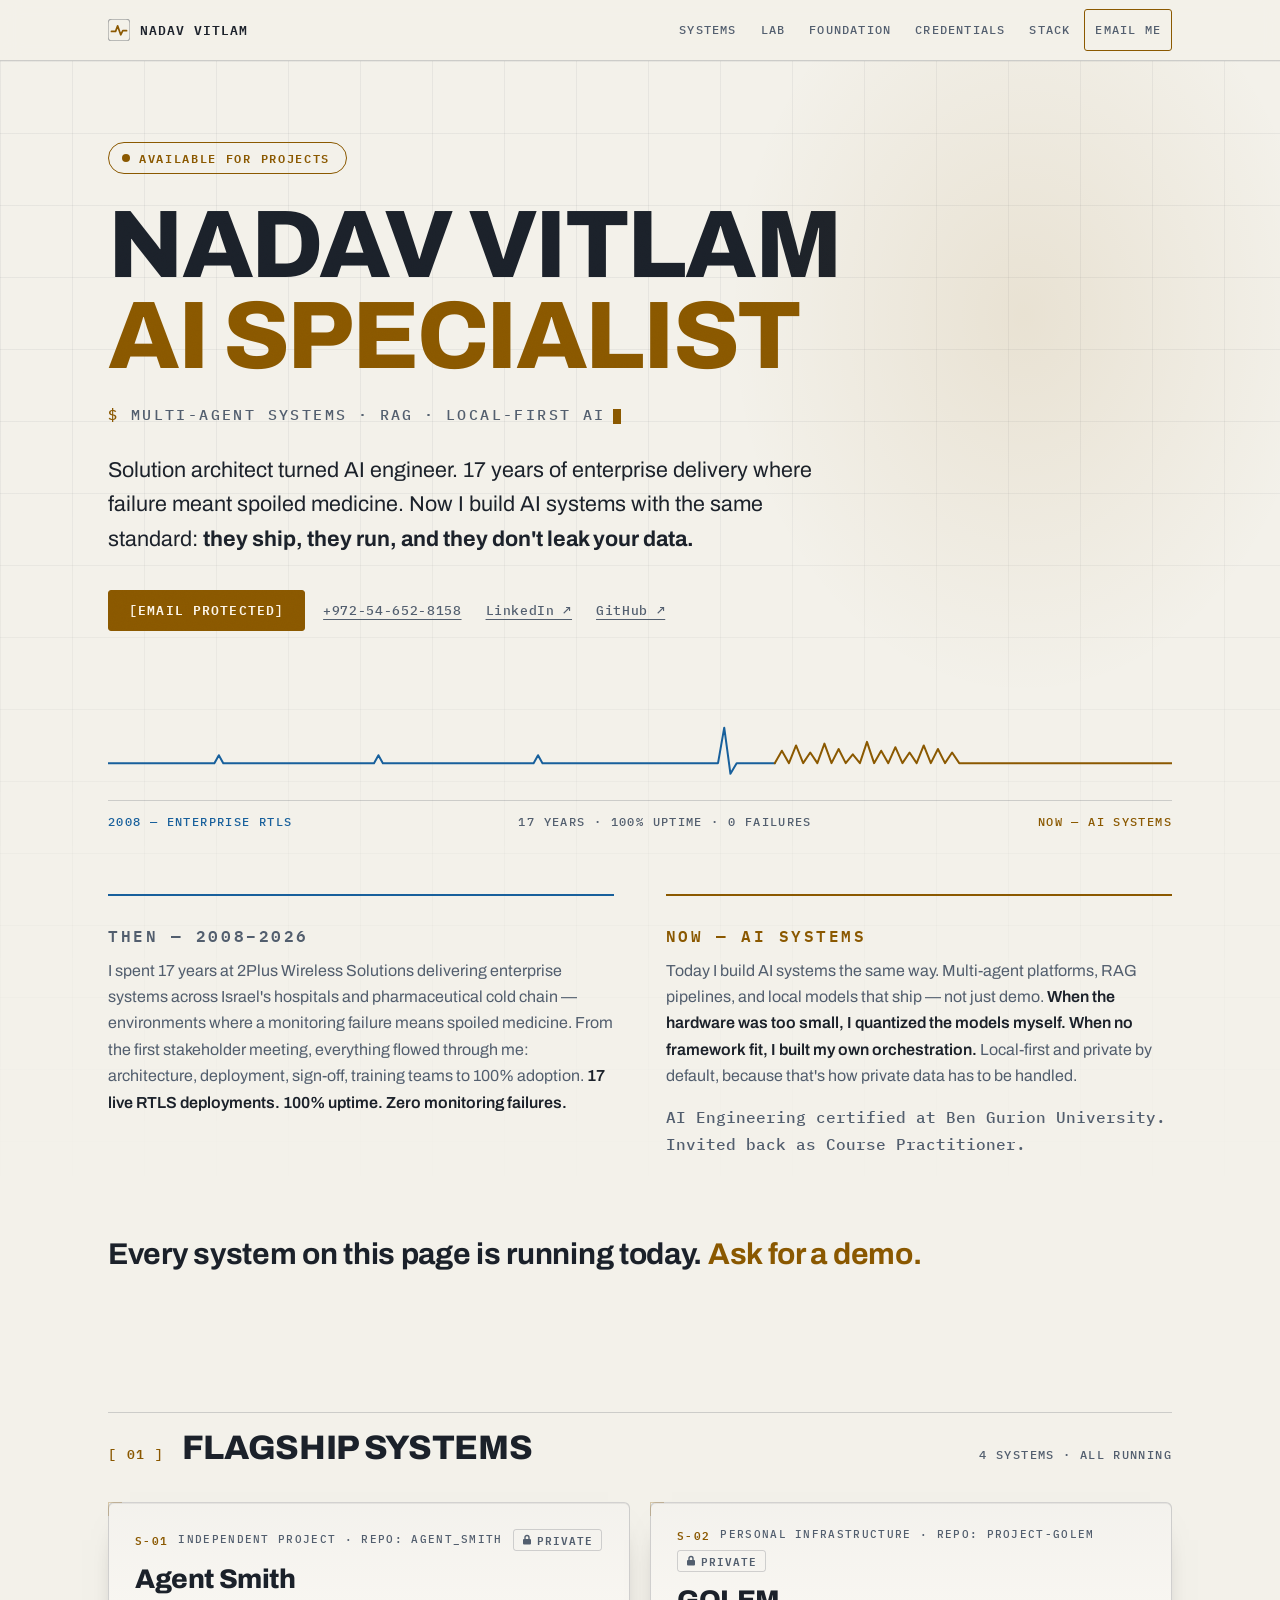
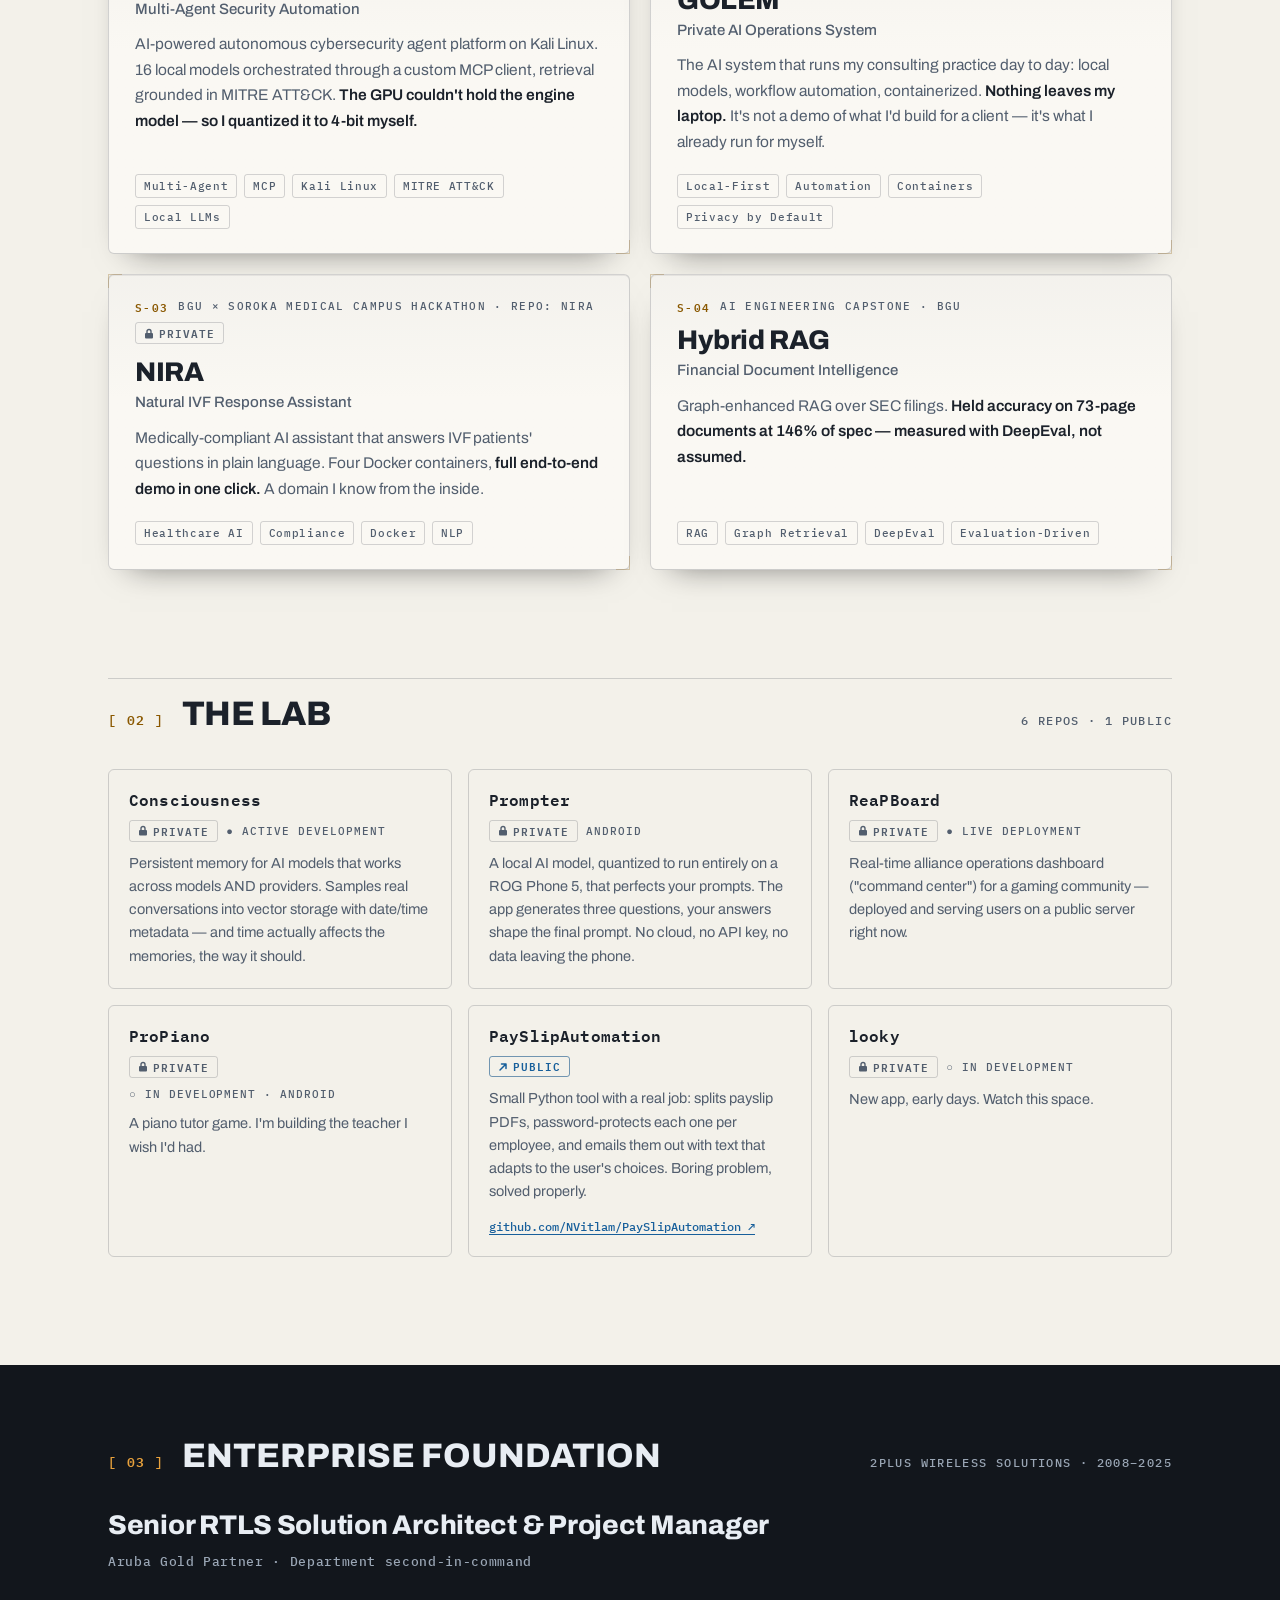
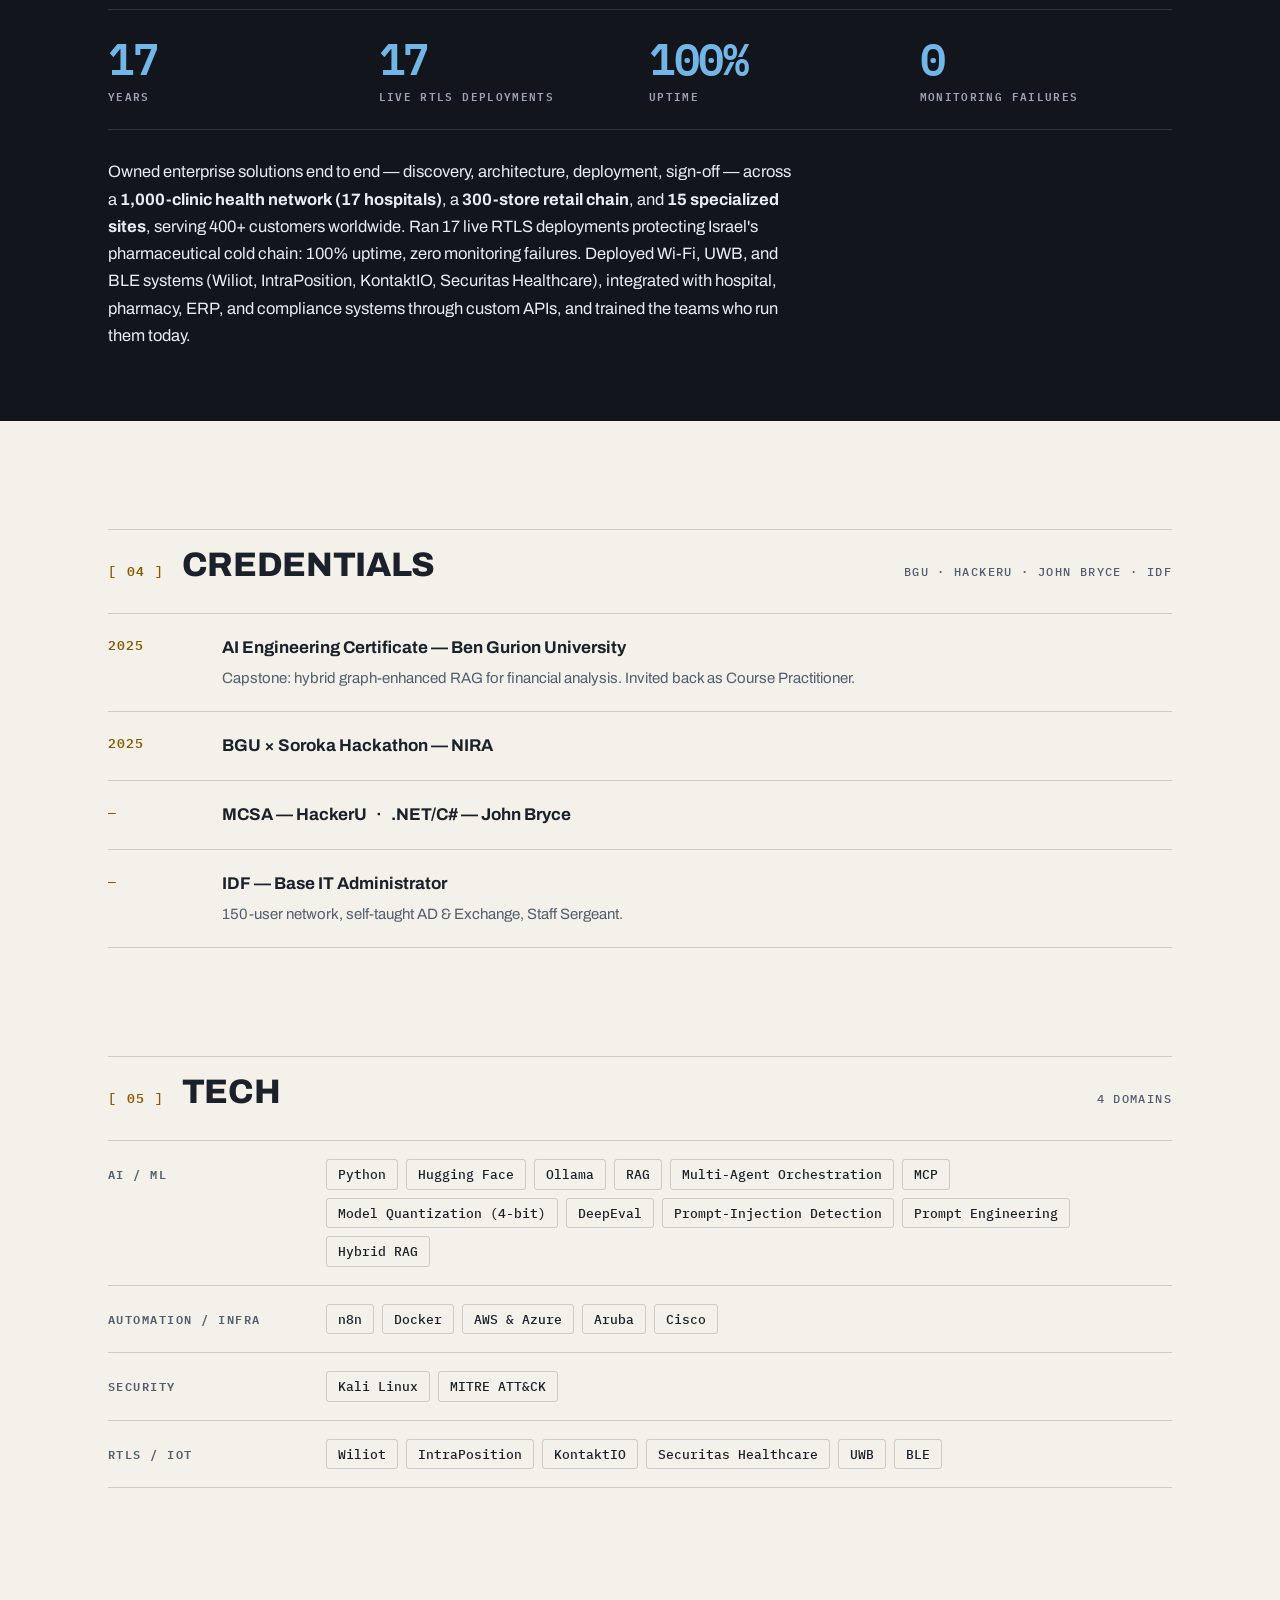
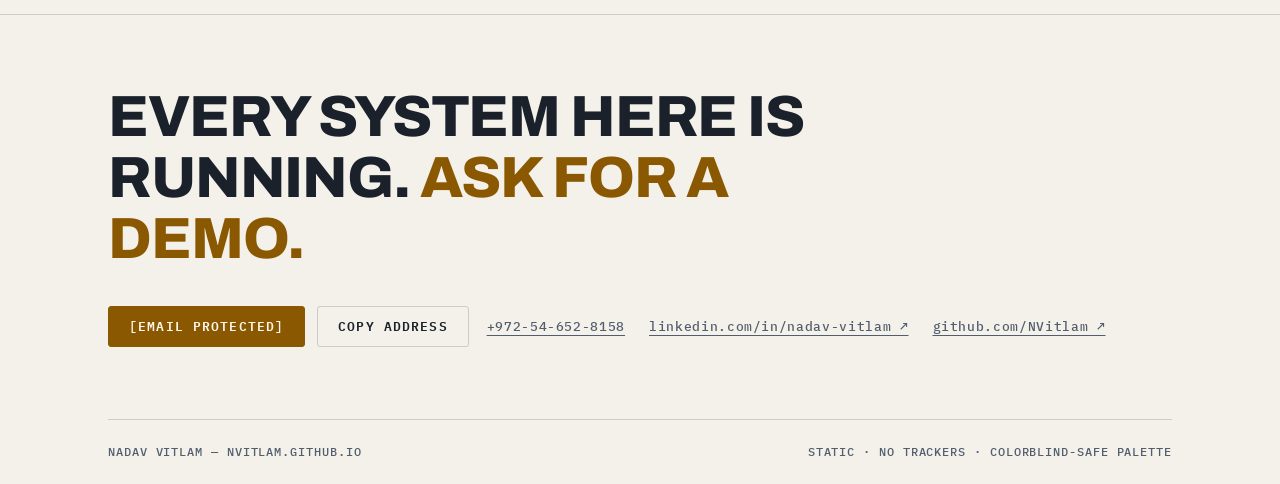
==== commit 7ea71bfd: "Rebuild: AI Specialist portfolio (new index.html)" ====
--- a/index.html
+++ b/index.html
@@ -1,241 +1,525 @@
 <!DOCTYPE html>
+<!--
+  NADAV VITLAM — AI SPECIALIST
+  Hand-built static page. No framework, no build step, no trackers.
+  Palette: Okabe-Ito derived (colorblind-safe). Type: Archivo + IBM Plex Mono.
+  Every system described here is running. Ask for a demo: nadavvitlam@gmail.com
+-->
 <html lang="en">
 <head>
-    <meta charset="UTF-8">
-    <meta name="viewport" content="width=device-width, initial-scale=1.0">
-    <title>Nadav Vitlam — Solution Architect | AI Spec Developer</title>
-    <meta name="description" content="Independent Solution Architect and AI Spec Developer. 17 years of enterprise RTLS, IoT infrastructure, and AI engineering. Specializing in pharmaceutical cold chain, healthcare systems, and intelligent automation.">
-    <link rel="stylesheet" href="/assets/css/tokens.css">
-    <link rel="stylesheet" href="/assets/css/main.css">
+<meta charset="utf-8">
+<meta name="viewport" content="width=device-width, initial-scale=1">
+<title>Nadav Vitlam — AI Specialist</title>
+<meta name="description" content="Solution architect turned AI engineer. 17 years of enterprise delivery where failure meant spoiled medicine. Multi-agent systems, RAG, local-first AI — systems that ship, run, and don't leak your data.">
+<link rel="canonical" href="https://nvitlam.github.io/">
+<meta property="og:title" content="Nadav Vitlam — AI Specialist">
+<meta property="og:description" content="Multi-Agent Systems · RAG · Local-First AI. 17 years of enterprise delivery behind it. Every system on this page is running — ask for a demo.">
+<meta property="og:type" content="website">
+<meta property="og:url" content="https://nvitlam.github.io/">
+<meta property="og:image" content="https://nvitlam.github.io/assets/og.png">
+<meta name="twitter:card" content="summary_large_image">
+<meta name="color-scheme" content="dark light">
+<meta name="theme-color" content="#0a0d11" media="(prefers-color-scheme: dark)">
+<meta name="theme-color" content="#f3f1ea" media="(prefers-color-scheme: light)">
+<link rel="icon" type="image/svg+xml" href="assets/favicon.svg">
+<link rel="apple-touch-icon" href="assets/apple-touch-icon.png">
+<link rel="preconnect" href="https://fonts.googleapis.com">
+<link rel="preconnect" href="https://fonts.gstatic.com" crossorigin>
+<link href="https://fonts.googleapis.com/css2?family=Archivo:wght@400;500;700;800&family=IBM+Plex+Mono:wght@400;500;600&display=swap" rel="stylesheet">
+<script type="application/ld+json">
+{"@context":"https://schema.org","@type":"Person","name":"Nadav Vitlam","jobTitle":"AI Specialist",
+"description":"Solution architect turned AI engineer. Multi-agent systems, RAG, local-first AI.",
+"email":"mailto:nadavvitlam@gmail.com","telephone":"+972-54-652-8158","url":"https://nvitlam.github.io/",
+"sameAs":["https://www.linkedin.com/in/nadav-vitlam/","https://github.com/NVitlam"]}
+</script>
+<style>
+:root{
+  --bg:#0a0d11; --raised:#0e1319; --line:rgba(190,208,232,.15); --grid:rgba(160,180,210,.05);
+  --text:#e8edf3; --muted:#9aa6b5; --faint:#77839325;
+  --amber:#e8a13c; --amber-ink:#191006; --blue:#72b6e8;
+  --slab-bg:#eae5d9; --slab-text:#181d24; --slab-muted:#4d5765; --slab-line:rgba(24,29,36,.2); --slab-accent:#8a5800; --slab-blue:#175f9b;
+}
+@media (prefers-color-scheme: light){
+  :root{
+    --bg:#f3f1ea; --raised:#faf8f3; --line:rgba(28,38,52,.18); --grid:rgba(28,38,52,.055);
+    --text:#1b212a; --muted:#525e6e;
+    --amber:#8a5800; --amber-ink:#fdf6ea; --blue:#175f9b;
+    --slab-bg:#12161c; --slab-text:#e8edf3; --slab-muted:#9aa6b5; --slab-line:rgba(190,208,232,.16); --slab-accent:#e8a13c; --slab-blue:#72b6e8;
+  }
+}
+*{margin:0;padding:0;box-sizing:border-box}
+html{scroll-padding-top:84px}
+@media (prefers-reduced-motion: no-preference){html{scroll-behavior:smooth}}
+body{background:var(--bg);color:var(--text);font:400 17px/1.65 Archivo,system-ui,-apple-system,"Segoe UI",sans-serif;-webkit-font-smoothing:antialiased;text-rendering:optimizeLegibility}
+.mono{font-family:"IBM Plex Mono",ui-monospace,SFMono-Regular,Menlo,monospace}
+a{color:var(--blue);text-decoration:underline;text-underline-offset:3px;text-decoration-thickness:1px}
+a:hover{color:var(--text)}
+:focus-visible{outline:2px solid var(--blue);outline-offset:3px;border-radius:2px}
+::selection{background:var(--amber);color:var(--amber-ink)}
+.wrap{max-width:1160px;margin:0 auto;padding-inline:clamp(20px,5vw,48px)}
+.skip{position:absolute;left:-999px;top:8px;background:var(--amber);color:var(--amber-ink);padding:10px 16px;z-index:99;text-decoration:none;font-weight:700}
+.skip:focus{left:8px}
+
+/* ---------- top bar ---------- */
+.topbar{position:sticky;top:0;z-index:50;background:color-mix(in srgb,var(--bg) 82%,transparent);backdrop-filter:blur(10px);-webkit-backdrop-filter:blur(10px);border-bottom:1px solid var(--line)}
+.topbar .wrap{display:flex;align-items:center;justify-content:space-between;gap:16px;height:60px}
+.brand{display:flex;align-items:center;gap:10px;font:600 13px/1 "IBM Plex Mono",monospace;letter-spacing:.08em;color:var(--text);text-decoration:none}
+.brand svg{display:block}
+.nav{display:flex;align-items:center;gap:4px}
+.nav a{font:500 12px/1 "IBM Plex Mono",monospace;letter-spacing:.1em;color:var(--muted);text-decoration:none;padding:14px 10px}
+.nav a:hover{color:var(--text)}
+.btn{display:inline-flex;align-items:center;gap:8px;white-space:nowrap;font:600 12.5px/1 "IBM Plex Mono",monospace;letter-spacing:.09em;text-transform:uppercase;text-decoration:none;padding:13px 20px;border:1px solid var(--amber);color:var(--amber);background:transparent;border-radius:3px;cursor:pointer;transition:background .15s,color .15s,transform .15s}
+.btn:hover{background:var(--amber);color:var(--amber-ink);transform:translateY(-1px)}
+.btn-solid{background:var(--amber);color:var(--amber-ink)}
+.btn-solid:hover{filter:brightness(1.08)}
+.btn-quiet{border-color:var(--line);color:var(--text)}
+.btn-quiet:hover{background:var(--raised);color:var(--text);border-color:var(--muted)}
+
+/* ---------- hero ---------- */
+.hero{position:relative;padding:clamp(56px,9vh,110px) 0 24px;overflow:hidden}
+.hero::before{content:"";position:absolute;inset:0;background-image:linear-gradient(var(--grid) 1px,transparent 1px),linear-gradient(90deg,var(--grid) 1px,transparent 1px);background-size:72px 72px;mask-image:linear-gradient(#000 30%,transparent 92%);-webkit-mask-image:linear-gradient(#000 30%,transparent 92%);pointer-events:none}
+.hero>.wrap{position:relative}
+.avail{display:inline-flex;align-items:center;gap:9px;white-space:nowrap;font:600 12px/1 "IBM Plex Mono",monospace;letter-spacing:.14em;color:var(--amber);border:1px solid var(--amber);border-radius:999px;padding:9px 16px 9px 13px}
+.dot{width:8px;height:8px;border-radius:50%;background:currentColor;flex:none}
+@media (prefers-reduced-motion: no-preference){
+  .avail .dot{animation:pulse 2.2s ease-in-out infinite}
+  @keyframes pulse{0%,100%{box-shadow:0 0 0 0 color-mix(in srgb,currentColor 45%,transparent)}55%{box-shadow:0 0 0 7px transparent}}
+}
+h1{font-weight:800;font-size:clamp(44px,7.6vw,96px);line-height:.95;letter-spacing:-.025em;text-transform:uppercase;margin-top:26px}
+h1 .role{display:block;color:var(--amber)}
+.h-sub{margin-top:22px;font:500 clamp(12px,1.6vw,15px)/1.5 "IBM Plex Mono",monospace;letter-spacing:.16em;color:var(--muted);text-transform:uppercase}
+.quote{margin-top:26px;max-width:62ch;font-size:clamp(18px,2.2vw,21.5px);line-height:1.6;color:var(--text)}
+.quote strong{font-weight:700}
+.contact-row{display:flex;flex-wrap:wrap;align-items:center;gap:12px;margin-top:34px}
+.mlink{font:500 13px/1 "IBM Plex Mono",monospace;letter-spacing:.05em;color:var(--muted);text-decoration:underline;text-underline-offset:4px;padding:14px 6px}
+.mlink:hover{color:var(--text)}
+
+/* ---------- trace ---------- */
+.trace{margin-top:clamp(40px,7vh,72px)}
+.trace svg{display:block;width:100%;height:auto}
+.tr-a{stroke:var(--blue)}
+.tr-b{stroke:var(--amber)}
+.tr-a,.tr-b{fill:none;stroke-width:2;vector-effect:non-scaling-stroke;stroke-linejoin:round;stroke-linecap:round}
+@media (prefers-reduced-motion: no-preference){
+  .tr-a{stroke-dasharray:1;stroke-dashoffset:1;animation:draw 1.5s cubic-bezier(.4,0,.3,1) .2s forwards}
+  .tr-b{stroke-dasharray:1;stroke-dashoffset:1;animation:draw 1.2s cubic-bezier(.4,0,.5,1) 1.6s forwards}
+  @keyframes draw{to{stroke-dashoffset:0}}
+}
+.trace-labels{display:flex;justify-content:space-between;gap:12px;border-top:1px solid var(--line);padding-top:12px;font:500 11.5px/1.5 "IBM Plex Mono",monospace;letter-spacing:.12em;color:var(--muted);text-transform:uppercase}
+.trace-labels .tl-b{color:var(--amber)}
+.trace-labels .tl-a{color:var(--blue)}
+
+/* ---------- then / now ---------- */
+.arc{display:grid;grid-template-columns:1fr 1fr;gap:clamp(28px,4vw,56px);margin-top:clamp(48px,7vh,80px)}
+.arc-col{border-top:2px solid var(--blue);padding-top:18px}
+.arc-col.now{border-top-color:var(--amber)}
+.arc-tag{font:600 12px/1 "IBM Plex Mono",monospace;letter-spacing:.16em;color:var(--blue);text-transform:uppercase}
+.now .arc-tag{color:var(--amber)}
+.arc-col p{margin-top:14px;color:var(--muted);font-size:16px}
+.arc-col p strong{color:var(--text);font-weight:600}
+.arc-note{margin-top:14px;font:500 12.5px/1.7 "IBM Plex Mono",monospace;color:var(--muted)}
+.bridge{margin:clamp(56px,8vh,88px) 0 0;font-weight:700;font-size:clamp(21px,3vw,30px);letter-spacing:-.01em}
+.bridge em{font-style:normal;color:var(--amber)}
+
+/* ---------- sections ---------- */
+.sec{margin-top:clamp(80px,12vh,130px)}
+.sec-h{display:flex;align-items:baseline;gap:18px;border-top:1px solid var(--line);padding-top:16px}
+.sec-no{font:600 13px/1 "IBM Plex Mono",monospace;color:var(--amber);letter-spacing:.1em}
+.sec-h h2{font-size:clamp(24px,3.4vw,34px);font-weight:800;text-transform:uppercase;letter-spacing:-.01em;line-height:1.1}
+.sec-meta{margin-left:auto;font:500 11.5px/1.4 "IBM Plex Mono",monospace;letter-spacing:.12em;color:var(--muted);text-transform:uppercase;text-align:right}
+
+/* ---------- flagship ---------- */
+.sysgrid{display:grid;grid-template-columns:1fr 1fr;gap:20px;margin-top:36px}
+.syscard{position:relative;--mx:50%;--my:0px;border:1px solid var(--line);border-radius:6px;background:linear-gradient(180deg,color-mix(in srgb,var(--text) 3%,var(--raised)),var(--raised) 42%);box-shadow:inset 0 1px 0 color-mix(in srgb,var(--text) 7%,transparent),0 16px 32px -22px rgba(0,0,0,.6);padding:26px 26px 24px;display:flex;flex-direction:column;gap:14px;transition:transform .16s,border-color .16s}
+.syscard:hover{transform:translateY(-3px);border-color:color-mix(in srgb,var(--amber) 55%,var(--line))}
+.sc-top{display:flex;align-items:center;gap:10px;flex-wrap:wrap;font:600 11px/1 "IBM Plex Mono",monospace;letter-spacing:.12em;text-transform:uppercase}
+.sc-id{color:var(--amber)}
+.sc-origin{color:var(--muted);font-weight:500}
+.badge{display:inline-flex;align-items:center;gap:5px;border:1px solid var(--line);border-radius:3px;padding:4.5px 8px;color:var(--muted);font:600 10.5px/1 "IBM Plex Mono",monospace;letter-spacing:.1em}
+.badge svg{flex:none}
+.badge-pub{color:var(--blue);border-color:color-mix(in srgb,var(--blue) 50%,var(--line))}
+.syscard h3{font-size:clamp(22px,2.6vw,27px);font-weight:800;letter-spacing:-.015em;line-height:1.1}
+.sc-what{display:block;font-size:15px;font-weight:500;color:var(--muted);letter-spacing:0;margin-top:6px}
+.sc-body{color:var(--muted);font-size:15.5px}
+.sc-body strong{color:var(--text);font-weight:600}
+.tags{display:flex;flex-wrap:wrap;gap:7px;margin-top:auto;padding-top:6px}
+.tag{font:500 11px/1 "IBM Plex Mono",monospace;letter-spacing:.06em;white-space:nowrap;color:var(--muted);border:1px solid var(--line);border-radius:3px;padding:5.5px 8px}
+
+/* ---------- lab ---------- */
+.labgrid{display:grid;grid-template-columns:repeat(3,1fr);gap:16px;margin-top:36px}
+.labcard{border:1px solid var(--line);border-radius:6px;padding:20px;display:flex;flex-direction:column;gap:10px;background:transparent;transition:border-color .16s,transform .16s}
+.labcard:hover{border-color:var(--muted);transform:translateY(-2px)}
+.lab-name{font:600 15.5px/1.3 "IBM Plex Mono",monospace;letter-spacing:.01em;display:flex;align-items:center;gap:8px;flex-wrap:wrap}
+.lab-meta{display:flex;align-items:center;gap:8px;flex-wrap:wrap;font:500 11px/1.5 "IBM Plex Mono",monospace;letter-spacing:.09em;color:var(--muted);text-transform:uppercase}
+.lab-body{color:var(--muted);font-size:14.5px;line-height:1.6}
+.lab-link{margin-top:auto;padding-top:4px;font:500 12px/1.6 "IBM Plex Mono",monospace;word-break:break-all}
+
+/* ---------- foundation slab ---------- */
+.slab{margin-top:clamp(80px,12vh,130px);background:var(--slab-bg);color:var(--slab-text)}
+.slab .wrap{padding-block:clamp(52px,8vh,84px)}
+.slab-h{display:flex;align-items:baseline;gap:18px;flex-wrap:wrap}
+.slab .sec-no{color:var(--slab-accent)}
+.slab h2{font-size:clamp(24px,3.4vw,34px);font-weight:800;text-transform:uppercase;line-height:1.1}
+.slab-meta{margin-left:auto;font:500 11.5px/1.4 "IBM Plex Mono",monospace;letter-spacing:.12em;color:var(--slab-muted);text-transform:uppercase}
+.slab-role{margin-top:34px;font-size:clamp(20px,2.6vw,27px);font-weight:800;letter-spacing:-.01em;line-height:1.25}
+.slab-org{margin-top:8px;font:500 13px/1.7 "IBM Plex Mono",monospace;letter-spacing:.05em;color:var(--slab-muted)}
+.slab-stats{display:grid;grid-template-columns:repeat(4,1fr);gap:18px;margin-top:36px;border-block:1px solid var(--slab-line);padding-block:26px}
+.stat-n{font:600 clamp(28px,4vw,44px)/1 "IBM Plex Mono",monospace;letter-spacing:-.03em;color:var(--slab-blue)}
+.stat-l{margin-top:8px;font:600 10.5px/1.5 "IBM Plex Mono",monospace;letter-spacing:.13em;color:var(--slab-muted);text-transform:uppercase}
+.slab-body{margin-top:28px;max-width:76ch;color:var(--slab-text);font-size:16.5px}
+.slab-body strong{font-weight:700}
+
+/* ---------- credentials ---------- */
+.credlist{margin-top:30px;border-top:1px solid var(--line)}
+.cred{display:grid;grid-template-columns:96px 1fr;gap:18px;padding:20px 0;border-bottom:1px solid var(--line)}
+.cred-yr{font:600 12.5px/1.9 "IBM Plex Mono",monospace;color:var(--amber);letter-spacing:.08em}
+.cred-main{font-size:17px;font-weight:700}
+.cred-sub{margin-top:4px;color:var(--muted);font-size:15px}
+
+/* ---------- tech ---------- */
+.trow{display:grid;grid-template-columns:200px 1fr;gap:18px;padding:18px 0;border-bottom:1px solid var(--line);align-items:baseline}
+.techrows{margin-top:30px;border-top:1px solid var(--line)}
+.tlabel{font:600 11.5px/1.6 "IBM Plex Mono",monospace;letter-spacing:.13em;color:var(--muted);text-transform:uppercase}
+.chips{display:flex;flex-wrap:wrap;gap:8px}
+.chip{font:500 12.5px/1 "IBM Plex Mono",monospace;white-space:nowrap;color:var(--text);border:1px solid var(--line);border-radius:3px;padding:8px 11px}
+
+/* ---------- footer ---------- */
+.cta{margin-top:clamp(90px,14vh,150px);border-top:1px solid var(--line);padding-top:clamp(48px,8vh,72px)}
+.cta-h{font-size:clamp(30px,5.4vw,58px);font-weight:800;letter-spacing:-.02em;line-height:1.05;text-transform:uppercase;max-width:20ch}
+.cta-h em{font-style:normal;color:var(--amber)}
+.foot-row{display:flex;flex-wrap:wrap;align-items:center;gap:12px;margin-top:36px}
+.microline{display:flex;flex-wrap:wrap;gap:8px 22px;justify-content:space-between;margin-top:clamp(48px,8vh,72px);padding-block:22px;border-top:1px solid var(--line);font:500 11.5px/1.7 "IBM Plex Mono",monospace;letter-spacing:.08em;color:var(--muted);text-transform:uppercase}
+
+/* ---------- reveal ---------- */
+.rv{opacity:1;transform:none}
+.js .rv{opacity:0;transform:translateY(14px);transition:opacity .5s ease,transform .5s ease}
+.js .rv.on{opacity:1;transform:none}
+@media (prefers-reduced-motion: reduce){.js .rv{opacity:1;transform:none;transition:none}}
+
+/* ---------- texture & depth ---------- */
+body::after{content:"";position:fixed;inset:0;z-index:98;pointer-events:none;opacity:.05;mix-blend-mode:overlay;background-image:url("data:image/svg+xml,%3Csvg xmlns='http://www.w3.org/2000/svg' width='140' height='140'%3E%3Cfilter id='n'%3E%3CfeTurbulence type='fractalNoise' baseFrequency='.9' numOctaves='2'/%3E%3C/filter%3E%3Crect width='140' height='140' filter='url(%23n)'/%3E%3C/svg%3E")}
+@media (prefers-color-scheme: light){body::after{opacity:.035}}
+.hero::after{content:"";position:absolute;top:-22%;right:-12%;width:64%;height:85%;background:radial-gradient(closest-side,color-mix(in srgb,var(--amber) 10%,transparent),transparent 72%);pointer-events:none}
+.sec-no::before{content:"[ "}.sec-no::after{content:" ]"}
+.h-sub .prompt{color:var(--amber);user-select:none}
+.caret{display:inline-block;width:.55em;height:1em;background:var(--amber);margin-left:7px;vertical-align:text-bottom}
+@media (prefers-reduced-motion: no-preference){.caret{animation:blink 1.1s steps(1) infinite}@keyframes blink{50%{opacity:0}}}
+.syscard::before,.syscard::after{content:"";position:absolute;width:13px;height:13px;border:1.5px solid color-mix(in srgb,var(--amber) 55%,transparent);opacity:.5;transition:opacity .16s}
+.syscard::before{top:-1px;left:-1px;border-right:0;border-bottom:0}
+.syscard::after{bottom:-1px;right:-1px;border-left:0;border-top:0}
+.syscard:hover::before,.syscard:hover::after{opacity:1}
+.syscard:hover{background-image:radial-gradient(260px circle at var(--mx) var(--my),color-mix(in srgb,var(--amber) 9%,transparent),transparent 68%),linear-gradient(180deg,color-mix(in srgb,var(--text) 3%,var(--raised)),var(--raised) 42%)}
+.trace svg{cursor:pointer}
+
+/* ---------- responsive ---------- */
+@media (max-width:920px){
+  .sysgrid{grid-template-columns:1fr}
+  .labgrid{grid-template-columns:1fr 1fr}
+  .slab-stats{grid-template-columns:repeat(2,1fr)}
+  .nav a:not(.btn){display:none}
+}
+@media (max-width:640px){
+  .labgrid{grid-template-columns:1fr}
+  .arc{grid-template-columns:1fr}
+  .trace-labels .tl-mid{display:none}
+  .cred{grid-template-columns:1fr;gap:2px;padding:16px 0}
+  .trow{grid-template-columns:1fr;gap:10px}
+  .sec-meta{display:none}
+  .slab-meta{margin-left:0;flex-basis:100%}
+}
+</style>
 </head>
 <body>
-    <canvas id="network-bg"></canvas>
-
-    <div class="site">
-
-        <!-- ══════ HERO ══════ -->
-        <header class="hero">
-
-            <!-- NV LOGO: Abstract "N" network graph. ~18 nodes, ~20 edges.
-                 Left vertical: 4 nodes at roughly x=25.
-                 Diagonal: 4 nodes going from top-left to bottom-right.
-                 Right vertical: 4 nodes at roughly x=95.
-                 Additional satellite nodes for visual complexity.
-                 Blue = primary nodes/edges. Orange = accent nodes/diagonal edges. -->
-            <svg class="hero-logo" viewBox="0 0 120 120" xmlns="http://www.w3.org/2000/svg" aria-label="NV Logo">
-                <!-- Edges first (behind nodes) -->
-                <!-- Left vertical edges -->
-                <line class="edge" x1="22" y1="15" x2="22" y2="42"/>
-                <line class="edge" x1="22" y1="42" x2="25" y2="70"/>
-                <line class="edge" x1="25" y1="70" x2="22" y2="100"/>
-                <!-- Right vertical edges -->
-                <line class="edge" x1="98" y1="20" x2="95" y2="48"/>
-                <line class="edge" x1="95" y1="48" x2="98" y2="75"/>
-                <line class="edge" x1="98" y1="75" x2="95" y2="105"/>
-                <!-- Diagonal edges (orange — the "N" crossbar) -->
-                <line class="edge-accent" x1="22" y1="15" x2="48" y2="40"/>
-                <line class="edge-accent" x1="48" y1="40" x2="72" y2="65"/>
-                <line class="edge-accent" x1="72" y1="65" x2="95" y2="105"/>
-                <!-- Cross-connections for network feel -->
-                <line class="edge" x1="22" y1="42" x2="48" y2="40"/>
-                <line class="edge" x1="48" y1="40" x2="95" y2="48"/>
-                <line class="edge" x1="25" y1="70" x2="72" y2="65"/>
-                <line class="edge" x1="72" y1="65" x2="98" y2="75"/>
-                <line class="edge" x1="22" y1="100" x2="72" y2="65"/>
-                <!-- Satellite connections -->
-                <line class="edge" x1="8" y1="55" x2="22" y2="42"/>
-                <line class="edge" x1="8" y1="55" x2="25" y2="70"/>
-                <line class="edge" x1="110" y1="35" x2="98" y2="20"/>
-                <line class="edge" x1="110" y1="35" x2="95" y2="48"/>
-                <line class="edge" x1="60" y1="10" x2="48" y2="40"/>
-                <line class="edge" x1="60" y1="10" x2="22" y2="15"/>
-                <line class="edge" x1="55" y1="110" x2="22" y2="100"/>
-                <line class="edge" x1="55" y1="110" x2="95" y2="105"/>
-
-                <!-- Main nodes — Left vertical (blue) -->
-                <circle class="node" cx="22" cy="15" r="4"/>
-                <circle class="node" cx="22" cy="42" r="3.5"/>
-                <circle class="node" cx="25" cy="70" r="3"/>
-                <circle class="node" cx="22" cy="100" r="4"/>
-                <!-- Main nodes — Right vertical (blue) -->
-                <circle class="node" cx="98" cy="20" r="3.5"/>
-                <circle class="node" cx="95" cy="48" r="3"/>
-                <circle class="node" cx="98" cy="75" r="3.5"/>
-                <circle class="node" cx="95" cy="105" r="4"/>
-                <!-- Diagonal nodes (orange accents) -->
-                <circle class="node-accent" cx="48" cy="40" r="3.5"/>
-                <circle class="node-accent" cx="72" cy="65" r="4"/>
-                <!-- Satellite nodes (smaller, blue) -->
-                <circle class="node" cx="8" cy="55" r="2"/>
-                <circle class="node" cx="110" cy="35" r="2"/>
-                <circle class="node" cx="60" cy="10" r="2.5"/>
-                <circle class="node" cx="55" cy="110" r="2"/>
-            </svg>
-
-            <h1 class="hero-name">Nadav Vitlam</h1>
-
-            <div class="hero-titles">
-                <div class="hero-title"><span class="pipe">|</span>Solution Architect</div>
-                <div class="hero-title"><span class="pipe">|</span>AI Spec Developer</div>
-            </div>
-
-            <div class="hero-domains">
-                RTLS<span class="dot">·</span>IoT<span class="dot">·</span>AI Engineering<span class="dot">·</span>Healthcare Infrastructure
-            </div>
-
-            <div class="status-badge">
-                <span class="status-dot"></span>
-                Available for Projects
-            </div>
-
-            <div class="contact-row">
-                <a href="mailto:nadavvitlam@outlook.com">nadavvitlam@outlook.com</a>
-                <a href="tel:+972546528158">+972-54-652-8158</a>
-                <a href="https://www.linkedin.com/in/nadav-vitlam/" target="_blank" rel="noopener">LinkedIn</a>
-                <a href="https://github.com/NVitlam" target="_blank" rel="noopener">GitHub</a>
-            </div>
-        </header>
-
-        <!-- ══════ ABOUT ══════ -->
-        <section class="section reveal">
-            <div class="section-label">About</div>
-            <div class="about-text">
-                <p><strong>17 years designing, deploying, and managing enterprise RTLS and IoT infrastructure</strong> — pharmaceutical cold chain protection, healthcare asset tracking, temperature monitoring at national scale. Responsible for 17 active enterprise deployments across 1,000+ healthcare facilities and 300+ retail locations. Second-in-command of the RTLS department at 2Plus Wireless Solutions, Aruba Gold Partner.</p>
-                <p>Completed AI Engineering certification at Ben Gurion University. Invited back as Course Practitioner. Built production AI systems: multi-model security automation, healthcare NLP, hybrid RAG, recruitment screening with prompt injection defense. Now offering both disciplines as an independent consultant.</p>
-            </div>
-        </section>
-
-        <!-- ══════ PROJECTS ══════ -->
-        <section class="section reveal">
-            <div class="section-label">Projects</div>
-            <div class="project-grid" id="project-grid">
-                <!-- Populated by projects-loader.js -->
-            </div>
-
-            <!-- Noscript fallback: static cards for when JS is disabled -->
-            <noscript>
-                <div class="project-grid">
-                    <a href="/projects/nira/" class="project-card">
-                        <div class="card-context">BGU &amp; Soroka Medical Hackathon · 2025</div>
-                        <div class="card-title">NIRA</div>
-                        <div class="card-subtitle">Natural IVF Response Assistant</div>
-                        <div class="card-desc">AI-powered patient support for IVF treatment queries in a healthcare-compliant framework.</div>
-                        <div class="tag-list"><span class="tag">Healthcare AI</span><span class="tag">NLP</span></div>
-                        <div class="demo-arrow">View interactive demo →</div>
-                    </a>
-                    <a href="/projects/baron-ai/" class="project-card">
-                        <div class="card-context">Independent Project</div>
-                        <div class="card-title">Baron AI / Mr. Smith</div>
-                        <div class="card-subtitle">AI Security Platform</div>
-                        <div class="card-desc">Multi-agent pentesting automation platform on Kali Linux with MITRE ATT&CK RAG pipeline.</div>
-                        <div class="tag-list"><span class="tag">Multi-Agent AI</span><span class="tag">Kali Linux</span></div>
-                        <div class="demo-arrow">View interactive demo →</div>
-                    </a>
-                    <a href="/projects/mcp-client/" class="project-card">
-                        <div class="card-context">Independent Project</div>
-                        <div class="card-title">MCP Layer Client</div>
-                        <div class="card-subtitle">Universal MCP Server Bridge</div>
-                        <div class="card-desc">Custom 5ire-based client connecting up to 1,000 MCP servers with cached tool registries.</div>
-                        <div class="tag-list"><span class="tag">MCP Protocol</span><span class="tag">JSON-RPC 2.0</span></div>
-                        <div class="demo-arrow">View interactive demo →</div>
-                    </a>
-                    <a href="/projects/rag-finance/" class="project-card">
-                        <div class="card-context">AI Engineering Capstone · BGU · 2025</div>
-                        <div class="card-title">Hybrid RAG Financial Analysis</div>
-                        <div class="card-subtitle">SEC 10-Q Document Intelligence</div>
-                        <div class="card-desc">Graph-enhanced hybrid RAG system. 73-page documents at 146% above requirements.</div>
-                        <div class="tag-list"><span class="tag">RAG</span><span class="tag">Graph Retrieval</span></div>
-                        <div class="demo-arrow">View interactive demo →</div>
-                    </a>
-                    <a href="/projects/ai-screening/" class="project-card">
-                        <div class="card-context">Independent Project</div>
-                        <div class="card-title">AI Recruitment Screening</div>
-                        <div class="card-subtitle">Injection-Hardened CV Analysis</div>
-                        <div class="card-desc">Automated CV and LinkedIn evaluation with prompt injection defense.</div>
-                        <div class="tag-list"><span class="tag">AI Screening</span><span class="tag">Prompt Injection Defense</span></div>
-                        <div class="demo-arrow">View interactive demo →</div>
-                    </a>
-                    <div class="project-card featured">
-                        <div class="card-context">2Plus Wireless Solutions · 2008–2025</div>
-                        <div class="card-title">Enterprise Healthcare RTLS Infrastructure</div>
-                        <div class="card-subtitle">17 Years of Mission-Critical Deployments</div>
-                        <div class="card-desc">Architected and managed 17 enterprise RTLS and temperature monitoring deployments protecting Israel's pharmaceutical cold chain across 1,000+ healthcare facilities and 300+ retail locations.</div>
-                        <div class="card-long-desc">Full lifecycle ownership across a 1,000-clinic healthcare network (17 hospitals), a 300-store national retail chain, and 15 specialized installations. Designed solutions using WiFi triangulation, UWB, and BLE across Wiliot, IntraPosition, KontaktIO, and SecuritasHealthCare platforms. Integrated RTLS with healthcare management systems, pharmacy software, ERP systems, and regulatory compliance platforms via custom API development. Second-in-command of the RTLS department and primary technical escalation point.</div>
-                        <div class="tag-list"><span class="tag">Solution Architecture</span><span class="tag">RTLS</span><span class="tag">Cold Chain</span><span class="tag">Wiliot</span><span class="tag">IntraPosition</span><span class="tag">UWB</span><span class="tag">BLE</span><span class="tag">System Integration</span></div>
-                    </div>
-                </div>
-            </noscript>
-        </section>
-
-        <!-- ══════ CREDENTIALS ══════ -->
-        <section class="section reveal">
-            <div class="section-label">Credentials</div>
-            <div class="credentials-grid">
-                <div class="credential">
-                    <div class="credential-year">2025</div>
-                    <div class="credential-title">AI Engineering — Ben Gurion University</div>
-                    <div class="credential-detail">Capstone: Hybrid RAG for SEC 10-Q financial document analysis with graph-enhanced retrieval. 73-page documents processed at 146% above requirements with zero degradation.</div>
-                    <div class="credential-tag">Invited as Course Practitioner for next cohort</div>
-                </div>
-                <div class="credential">
-                    <div class="credential-year">2025</div>
-                    <div class="credential-title">NIRA — BGU &amp; Soroka Medical Hackathon</div>
-                    <div class="credential-detail">Team project: Natural IVF Response Assistant — AI-powered patient support for IVF treatment in a healthcare-compliant framework.</div>
-                    <div class="credential-tag">AI + Healthcare domain convergence</div>
-                </div>
-                <div class="credential">
-                    <div class="credential-year">2008 – 2025</div>
-                    <div class="credential-title">Senior RTLS Solution Architect — 2Plus Wireless Solutions</div>
-                    <div class="credential-detail">17 years owning full solution lifecycle across healthcare networks, national retail chains, and specialized installations. Aruba Gold Partner, 400+ customers worldwide.</div>
-                </div>
-                <div class="credential">
-                    <div class="credential-year">Foundation</div>
-                    <div class="credential-title">MCSA · .NET/C# Development</div>
-                    <div class="credential-detail">HackerU College (networking infrastructure) &amp; John Bryce College (application development). Military: Base IT Admin, 150-user network, Staff Sergeant (2004–2006).</div>
-                </div>
-            </div>
-        </section>
-
-        <!-- ══════ TECHNOLOGY ══════ -->
-        <section class="section reveal">
-            <div class="section-label">Technology</div>
-            <div class="tech-list">
-                <div class="tech-row">
-                    <div class="tech-label">RTLS / IoT</div>
-                    <div class="tech-items">Wiliot · IntraPosition · KontaktIO · SecuritasHealthCare · UWB · BLE · WiFi Triangulation</div>
-                </div>
-                <div class="tech-row">
-                    <div class="tech-label">AI / ML</div>
-                    <div class="tech-items">Python · LLM Orchestration · RAG · Vector Databases · MCP · GGUF/SINQ/MLC-LLM Quantization · DeepEval</div>
-                </div>
-                <div class="tech-row">
-                    <div class="tech-label">Security</div>
-                    <div class="tech-items">Kali Linux · Baron AI · MITRE ATT&CK · Pentesting Automation · Prompt Injection Detection</div>
-                </div>
-                <div class="tech-row">
-                    <div class="tech-label">Infra</div>
-                    <div class="tech-items">Aruba (Gold Partner) · Cisco · Enterprise WLAN · Network Design · System Integration &amp; APIs</div>
-                </div>
-                <div class="tech-row">
-                    <div class="tech-label">Development</div>
-                    <div class="tech-items">Python · C# / .NET · React · Three.js · HTML/CSS/JS · MCP Client/Server</div>
-                </div>
-            </div>
-        </section>
-
-        <!-- ══════ FOOTER ══════ -->
-        <footer class="footer">
-            <div class="footer-links">
-                <a href="mailto:nadavvitlam@outlook.com">Email</a>
-                <a href="https://www.linkedin.com/in/nadav-vitlam/" target="_blank" rel="noopener">LinkedIn</a>
-                <a href="https://github.com/NVitlam" target="_blank" rel="noopener">GitHub</a>
-            </div>
-            <div class="footer-copy">© 2026 Nadav Vitlam</div>
-        </footer>
-
-    </div>
-
-    <script src="/assets/js/network-bg.js"></script>
-    <script src="/assets/js/projects-loader.js"></script>
+<a class="skip" href="#main">Skip to content</a>
+
+<header class="topbar">
+  <div class="wrap">
+    <a class="brand" href="#top" aria-label="Nadav Vitlam — home">
+      <svg width="22" height="22" viewBox="0 0 64 64" aria-hidden="true"><rect width="64" height="64" rx="12" fill="none" stroke="currentColor" stroke-width="4" opacity=".35"/><path d="M10 36h12l6-16 9 26 6-12h11" fill="none" stroke="var(--amber)" stroke-width="5" stroke-linecap="round" stroke-linejoin="round"/></svg>
+      NADAV&nbsp;VITLAM
+    </a>
+    <nav class="nav" aria-label="Sections">
+      <a href="#systems">SYSTEMS</a>
+      <a href="#lab">LAB</a>
+      <a href="#foundation">FOUNDATION</a>
+      <a href="#credentials">CREDENTIALS</a>
+      <a href="#tech">STACK</a>
+      <a class="btn" href="/cdn-cgi/l/email-protection#d8b6b9bcb9aeaeb1acb4b9b598bfb5b9b1b4f6bbb7b5">Email me</a>
+    </nav>
+  </div>
+</header>
+
+<main id="main">
+<!-- ================= HERO ================= -->
+<section class="hero" id="top">
+  <div class="wrap">
+    <p class="avail"><span class="dot" aria-hidden="true"></span>AVAILABLE FOR PROJECTS</p>
+    <h1>Nadav Vitlam <span class="role">AI Specialist</span></h1>
+    <p class="h-sub"><span class="mono prompt" aria-hidden="true">$&nbsp;</span><span id="typeTarget">Multi-Agent Systems&ensp;·&ensp;RAG&ensp;·&ensp;Local-First AI</span><span class="caret" aria-hidden="true"></span></p>
+    <p class="quote">Solution architect turned AI engineer. 17 years of enterprise delivery where failure meant spoiled medicine. Now I build AI systems with the same standard: <strong>they ship, they run, and they don't leak your data.</strong></p>
+    <div class="contact-row">
+      <a class="btn btn-solid" href="/cdn-cgi/l/email-protection#117f707570676778657d707c51767c70787d3f727e7c"><span class="__cf_email__" data-cfemail="442a25202532322d30282529042329252d286a272b29">[email&#160;protected]</span></a>
+      <a class="mlink" href="tel:+972546528158">+972-54-652-8158</a>
+      <a class="mlink" href="https://www.linkedin.com/in/nadav-vitlam/">LinkedIn ↗</a>
+      <a class="mlink" href="https://github.com/NVitlam">GitHub ↗</a>
+    </div>
+
+    <div class="trace" aria-hidden="true">
+      <svg viewBox="0 0 1200 120" preserveAspectRatio="none">
+        <path class="tr-a" pathLength="1" d="M0 78 H120 l5 -9 5 9 H300 l5 -9 5 9 H480 l5 -9 5 9 H688 l7 -40 7 52 7 -12 H752"/>
+        <path class="tr-b" pathLength="1" d="M752 78 l8 -14 8 14 8 -20 8 20 8 -12 8 12 8 -22 8 22 8 -16 8 16 8 -10 8 10 8 -24 8 24 8 -14 8 14 8 -18 8 18 8 -12 8 12 8 -20 8 20 8 -16 8 16 8 -12 8 12 H1200"/>
+      </svg>
+      <div class="trace-labels">
+        <span class="tl-a">2008 — Enterprise RTLS</span>
+        <span class="tl-mid">17 years · 100% uptime · 0 failures</span>
+        <span class="tl-b">Now — AI systems</span>
+      </div>
+    </div>
+
+    <div class="arc">
+      <div class="arc-col rv">
+        <p class="arc-tag">Then — 2008–2026</p>
+        <p>I spent 17 years at 2Plus Wireless Solutions delivering enterprise systems across Israel's hospitals and pharmaceutical cold chain — environments where a monitoring failure means spoiled medicine. From the first stakeholder meeting, everything flowed through me: architecture, deployment, sign-off, training teams to 100% adoption. <strong>17 live RTLS deployments. 100% uptime. Zero monitoring failures.</strong></p>
+      </div>
+      <div class="arc-col now rv">
+        <p class="arc-tag">Now — AI systems</p>
+        <p>Today I build AI systems the same way. Multi-agent platforms, RAG pipelines, and local models that ship — not just demo. <strong>When the hardware was too small, I quantized the models myself. When no framework fit, I built my own orchestration.</strong> Local-first and private by default, because that's how private data has to be handled.</p>
+        <p class="arc-note">AI Engineering certified at Ben Gurion University.<br>Invited back as Course Practitioner.</p>
+      </div>
+    </div>
+
+    <p class="bridge rv">Every system on this page is running today. <em>Ask for a demo.</em></p>
+  </div>
+</section>
+
+<!-- ================= FLAGSHIP ================= -->
+<section class="sec" id="systems">
+  <div class="wrap">
+    <header class="sec-h rv">
+      <span class="sec-no">01</span>
+      <h2>Flagship Systems</h2>
+      <span class="sec-meta">4 systems · all running</span>
+    </header>
+    <div class="sysgrid">
+      <article class="syscard rv">
+        <div class="sc-top">
+          <span class="sc-id">S-01</span>
+          <span class="sc-origin">Independent project · repo: Agent_Smith</span>
+          <span class="badge"><svg width="10" height="11" viewBox="0 0 10 11" aria-hidden="true"><rect x="1" y="5" width="8" height="5.5" rx="1" fill="currentColor"/><path d="M3 5V3.5a2 2 0 014 0V5" fill="none" stroke="currentColor" stroke-width="1.4"/></svg>PRIVATE</span>
+        </div>
+        <h3>Agent Smith <span class="sc-what">Multi-Agent Security Automation</span></h3>
+        <p class="sc-body">AI-powered autonomous cybersecurity agent platform on Kali Linux. 16 local models orchestrated through a custom MCP client, retrieval grounded in MITRE ATT&amp;CK. <strong>The GPU couldn't hold the engine model — so I quantized it to 4-bit myself.</strong></p>
+        <div class="tags"><span class="tag">Multi-Agent</span><span class="tag">MCP</span><span class="tag">Kali Linux</span><span class="tag">MITRE ATT&amp;CK</span><span class="tag">Local LLMs</span></div>
+      </article>
+      <article class="syscard rv">
+        <div class="sc-top">
+          <span class="sc-id">S-02</span>
+          <span class="sc-origin">Personal infrastructure · repo: Project-GOLEM</span>
+          <span class="badge"><svg width="10" height="11" viewBox="0 0 10 11" aria-hidden="true"><rect x="1" y="5" width="8" height="5.5" rx="1" fill="currentColor"/><path d="M3 5V3.5a2 2 0 014 0V5" fill="none" stroke="currentColor" stroke-width="1.4"/></svg>PRIVATE</span>
+        </div>
+        <h3>GOLEM <span class="sc-what">Private AI Operations System</span></h3>
+        <p class="sc-body">The AI system that runs my consulting practice day to day: local models, workflow automation, containerized. <strong>Nothing leaves my laptop.</strong> It's not a demo of what I'd build for a client — it's what I already run for myself.</p>
+        <div class="tags"><span class="tag">Local-First</span><span class="tag">Automation</span><span class="tag">Containers</span><span class="tag">Privacy by Default</span></div>
+      </article>
+      <article class="syscard rv">
+        <div class="sc-top">
+          <span class="sc-id">S-03</span>
+          <span class="sc-origin">BGU × Soroka Medical Campus Hackathon · repo: NIRA</span>
+          <span class="badge"><svg width="10" height="11" viewBox="0 0 10 11" aria-hidden="true"><rect x="1" y="5" width="8" height="5.5" rx="1" fill="currentColor"/><path d="M3 5V3.5a2 2 0 014 0V5" fill="none" stroke="currentColor" stroke-width="1.4"/></svg>PRIVATE</span>
+        </div>
+        <h3>NIRA <span class="sc-what">Natural IVF Response Assistant</span></h3>
+        <p class="sc-body">Medically-compliant AI assistant that answers IVF patients' questions in plain language. Four Docker containers, <strong>full end-to-end demo in one click.</strong> A domain I know from the inside.</p>
+        <div class="tags"><span class="tag">Healthcare AI</span><span class="tag">Compliance</span><span class="tag">Docker</span><span class="tag">NLP</span></div>
+      </article>
+      <article class="syscard rv">
+        <div class="sc-top">
+          <span class="sc-id">S-04</span>
+          <span class="sc-origin">AI Engineering Capstone · BGU</span>
+        </div>
+        <h3>Hybrid RAG <span class="sc-what">Financial Document Intelligence</span></h3>
+        <p class="sc-body">Graph-enhanced RAG over SEC filings. <strong>Held accuracy on 73-page documents at 146% of spec — measured with DeepEval, not assumed.</strong></p>
+        <div class="tags"><span class="tag">RAG</span><span class="tag">Graph Retrieval</span><span class="tag">DeepEval</span><span class="tag">Evaluation-Driven</span></div>
+      </article>
+    </div>
+  </div>
+</section>
+
+<!-- ================= LAB ================= -->
+<section class="sec" id="lab">
+  <div class="wrap">
+    <header class="sec-h rv">
+      <span class="sec-no">02</span>
+      <h2>The Lab</h2>
+      <span class="sec-meta">6 repos · 1 public</span>
+    </header>
+    <div class="labgrid">
+      <article class="labcard rv">
+        <h3 class="lab-name">Consciousness</h3>
+        <p class="lab-meta"><span class="badge"><svg width="10" height="11" viewBox="0 0 10 11" aria-hidden="true"><rect x="1" y="5" width="8" height="5.5" rx="1" fill="currentColor"/><path d="M3 5V3.5a2 2 0 014 0V5" fill="none" stroke="currentColor" stroke-width="1.4"/></svg>PRIVATE</span> ● Active development</p>
+        <p class="lab-body">Persistent memory for AI models that works across models AND providers. Samples real conversations into vector storage with date/time metadata — and time actually affects the memories, the way it should.</p>
+      </article>
+      <article class="labcard rv">
+        <h3 class="lab-name">Prompter</h3>
+        <p class="lab-meta"><span class="badge"><svg width="10" height="11" viewBox="0 0 10 11" aria-hidden="true"><rect x="1" y="5" width="8" height="5.5" rx="1" fill="currentColor"/><path d="M3 5V3.5a2 2 0 014 0V5" fill="none" stroke="currentColor" stroke-width="1.4"/></svg>PRIVATE</span> Android</p>
+        <p class="lab-body">A local AI model, quantized to run entirely on a ROG Phone 5, that perfects your prompts. The app generates three questions, your answers shape the final prompt. No cloud, no API key, no data leaving the phone.</p>
+      </article>
+      <article class="labcard rv">
+        <h3 class="lab-name">ReaPBoard</h3>
+        <p class="lab-meta"><span class="badge"><svg width="10" height="11" viewBox="0 0 10 11" aria-hidden="true"><rect x="1" y="5" width="8" height="5.5" rx="1" fill="currentColor"/><path d="M3 5V3.5a2 2 0 014 0V5" fill="none" stroke="currentColor" stroke-width="1.4"/></svg>PRIVATE</span> ● Live deployment</p>
+        <p class="lab-body">Real-time alliance operations dashboard ("command center") for a gaming community — deployed and serving users on a public server right now.</p>
+      </article>
+      <article class="labcard rv">
+        <h3 class="lab-name">ProPiano</h3>
+        <p class="lab-meta"><span class="badge"><svg width="10" height="11" viewBox="0 0 10 11" aria-hidden="true"><rect x="1" y="5" width="8" height="5.5" rx="1" fill="currentColor"/><path d="M3 5V3.5a2 2 0 014 0V5" fill="none" stroke="currentColor" stroke-width="1.4"/></svg>PRIVATE</span> ○ In development · Android</p>
+        <p class="lab-body">A piano tutor game. I'm building the teacher I wish I'd had.</p>
+      </article>
+      <article class="labcard rv">
+        <h3 class="lab-name">PaySlipAutomation</h3>
+        <p class="lab-meta"><span class="badge badge-pub"><svg width="10" height="10" viewBox="0 0 10 10" aria-hidden="true"><path d="M2 8L8 2M3.5 2H8v4.5" fill="none" stroke="currentColor" stroke-width="1.5" stroke-linecap="round" stroke-linejoin="round"/></svg>PUBLIC</span></p>
+        <p class="lab-body">Small Python tool with a real job: splits payslip PDFs, password-protects each one per employee, and emails them out with text that adapts to the user's choices. Boring problem, solved properly.</p>
+        <p class="lab-link"><a href="https://github.com/NVitlam/PaySlipAutomation">github.com/NVitlam/PaySlipAutomation ↗</a></p>
+      </article>
+      <article class="labcard rv">
+        <h3 class="lab-name">looky</h3>
+        <p class="lab-meta"><span class="badge"><svg width="10" height="11" viewBox="0 0 10 11" aria-hidden="true"><rect x="1" y="5" width="8" height="5.5" rx="1" fill="currentColor"/><path d="M3 5V3.5a2 2 0 014 0V5" fill="none" stroke="currentColor" stroke-width="1.4"/></svg>PRIVATE</span> ○ In development</p>
+        <p class="lab-body">New app, early days. Watch this space.</p>
+      </article>
+    </div>
+  </div>
+</section>
+
+<!-- ================= FOUNDATION ================= -->
+<section class="slab" id="foundation">
+  <div class="wrap">
+    <header class="slab-h rv">
+      <span class="sec-no">03</span>
+      <h2>Enterprise Foundation</h2>
+      <span class="slab-meta">2Plus Wireless Solutions · 2008–2025</span>
+    </header>
+    <p class="slab-role rv">Senior RTLS Solution Architect &amp; Project Manager</p>
+    <p class="slab-org rv">Aruba Gold Partner · Department second-in-command</p>
+    <div class="slab-stats rv">
+      <div class="stat"><div class="stat-n">17</div><div class="stat-l">Years</div></div>
+      <div class="stat"><div class="stat-n">17</div><div class="stat-l">Live RTLS deployments</div></div>
+      <div class="stat"><div class="stat-n">100%</div><div class="stat-l">Uptime</div></div>
+      <div class="stat"><div class="stat-n">0</div><div class="stat-l">Monitoring failures</div></div>
+    </div>
+    <p class="slab-body rv">Owned enterprise solutions end to end — discovery, architecture, deployment, sign-off — across a <strong>1,000-clinic health network (17 hospitals)</strong>, a <strong>300-store retail chain</strong>, and <strong>15 specialized sites</strong>, serving 400+ customers worldwide. Ran 17 live RTLS deployments protecting Israel's pharmaceutical cold chain: 100% uptime, zero monitoring failures. Deployed Wi-Fi, UWB, and BLE systems (Wiliot, IntraPosition, KontaktIO, Securitas Healthcare), integrated with hospital, pharmacy, ERP, and compliance systems through custom APIs, and trained the teams who run them today.</p>
+  </div>
+</section>
+
+<!-- ================= CREDENTIALS ================= -->
+<section class="sec" id="credentials">
+  <div class="wrap">
+    <header class="sec-h rv">
+      <span class="sec-no">04</span>
+      <h2>Credentials</h2>
+      <span class="sec-meta">BGU · HackerU · John Bryce · IDF</span>
+    </header>
+    <div class="credlist">
+      <div class="cred rv">
+        <div class="cred-yr">2025</div>
+        <div>
+          <div class="cred-main">AI Engineering Certificate — Ben Gurion University</div>
+          <div class="cred-sub">Capstone: hybrid graph-enhanced RAG for financial analysis. Invited back as Course Practitioner.</div>
+        </div>
+      </div>
+      <div class="cred rv">
+        <div class="cred-yr">2025</div>
+        <div>
+          <div class="cred-main">BGU × Soroka Hackathon — NIRA</div>
+        </div>
+      </div>
+      <div class="cred rv">
+        <div class="cred-yr" aria-hidden="true">—</div>
+        <div>
+          <div class="cred-main">MCSA — HackerU&ensp;·&ensp;.NET/C# — John Bryce</div>
+        </div>
+      </div>
+      <div class="cred rv">
+        <div class="cred-yr" aria-hidden="true">—</div>
+        <div>
+          <div class="cred-main">IDF — Base IT Administrator</div>
+          <div class="cred-sub">150-user network, self-taught AD &amp; Exchange, Staff Sergeant.</div>
+        </div>
+      </div>
+    </div>
+  </div>
+</section>
+
+<!-- ================= TECH ================= -->
+<section class="sec" id="tech">
+  <div class="wrap">
+    <header class="sec-h rv">
+      <span class="sec-no">05</span>
+      <h2>Tech</h2>
+      <span class="sec-meta">4 domains</span>
+    </header>
+    <div class="techrows">
+      <div class="trow rv">
+        <div class="tlabel">AI / ML</div>
+        <div class="chips"><span class="chip">Python</span><span class="chip">Hugging Face</span><span class="chip">Ollama</span><span class="chip">RAG</span><span class="chip">Multi-Agent Orchestration</span><span class="chip">MCP</span><span class="chip">Model Quantization (4-bit)</span><span class="chip">DeepEval</span><span class="chip">Prompt-Injection Detection</span><span class="chip">Prompt Engineering</span><span class="chip">Hybrid RAG</span></div>
+      </div>
+      <div class="trow rv">
+        <div class="tlabel">Automation / Infra</div>
+        <div class="chips"><span class="chip">n8n</span><span class="chip">Docker</span><span class="chip">AWS &amp; Azure</span><span class="chip">Aruba</span><span class="chip">Cisco</span></div>
+      </div>
+      <div class="trow rv">
+        <div class="tlabel">Security</div>
+        <div class="chips"><span class="chip">Kali Linux</span><span class="chip">MITRE ATT&amp;CK</span></div>
+      </div>
+      <div class="trow rv">
+        <div class="tlabel">RTLS / IoT</div>
+        <div class="chips"><span class="chip">Wiliot</span><span class="chip">IntraPosition</span><span class="chip">KontaktIO</span><span class="chip">Securitas Healthcare</span><span class="chip">UWB</span><span class="chip">BLE</span></div>
+      </div>
+    </div>
+  </div>
+</section>
+
+<!-- ================= CONTACT ================= -->
+<footer class="cta" id="contact">
+  <div class="wrap">
+    <h2 class="cta-h rv">Every system here is running. <em>Ask for a demo.</em></h2>
+    <div class="foot-row rv">
+      <a class="btn btn-solid" href="/cdn-cgi/l/email-protection#046a65606572726d70686569446369656d682a676b693b7771666e616770394061696b21363476617571617770"><span class="__cf_email__" data-cfemail="543a35303522223d20383539143339353d387a373b39">[email&#160;protected]</span></a>
+      <button class="btn btn-quiet" type="button" id="copyBtn" aria-label="Copy email address to clipboard">Copy address</button>
+      <a class="mlink" href="tel:+972546528158">+972-54-652-8158</a>
+      <a class="mlink" href="https://www.linkedin.com/in/nadav-vitlam/">linkedin.com/in/nadav-vitlam ↗</a>
+      <a class="mlink" href="https://github.com/NVitlam">github.com/NVitlam ↗</a>
+    </div>
+    <div class="microline">
+      <span>Nadav Vitlam — nvitlam.github.io</span>
+      <span>Static · no trackers · colorblind-safe palette</span>
+    </div>
+  </div>
+</footer>
+</main>
+
+<script data-cfasync="false" src="/cdn-cgi/scripts/5c5dd728/cloudflare-static/email-decode.min.js"></script><script>
+document.documentElement.classList.add('js');
+addEventListener('DOMContentLoaded',()=>{
+  const els=document.querySelectorAll('.rv');
+  if('IntersectionObserver' in window){
+    const io=new IntersectionObserver(es=>es.forEach(e=>{if(e.isIntersecting){e.target.classList.add('on');io.unobserve(e.target)}}),{rootMargin:'0px 0px -8% 0px'});
+    els.forEach(el=>io.observe(el));
+  }else els.forEach(el=>el.classList.add('on'));
+  const t=document.getElementById('typeTarget');
+  if(t&&!matchMedia('(prefers-reduced-motion: reduce)').matches){
+    const full=t.textContent;t.parentElement.setAttribute('aria-label',full);t.textContent='';let i=0;
+    const tick=()=>{t.textContent=full.slice(0,++i);if(i<full.length)setTimeout(tick,26)};setTimeout(tick,350);
+  }
+  document.querySelectorAll('.syscard').forEach(c=>c.addEventListener('pointermove',e=>{
+    const r=c.getBoundingClientRect();c.style.setProperty('--mx',(e.clientX-r.left)+'px');c.style.setProperty('--my',(e.clientY-r.top)+'px');
+  }));
+  const tr=document.querySelector('.trace svg');
+  if(tr)tr.addEventListener('click',()=>tr.querySelectorAll('path').forEach(p=>{p.style.animation='none';p.getBoundingClientRect();p.style.animation=''}));
+  const btn=document.getElementById('copyBtn');
+  if(btn)btn.addEventListener('click',async()=>{
+    try{await navigator.clipboard.writeText('nadavvitlam@gmail.com');btn.textContent='Copied ✓'}
+    catch{btn.textContent='nadavvitlam@gmail.com'}
+    setTimeout(()=>btn.textContent='Copy address',2200);
+  });
+});
+</script>
 </body>
 </html>
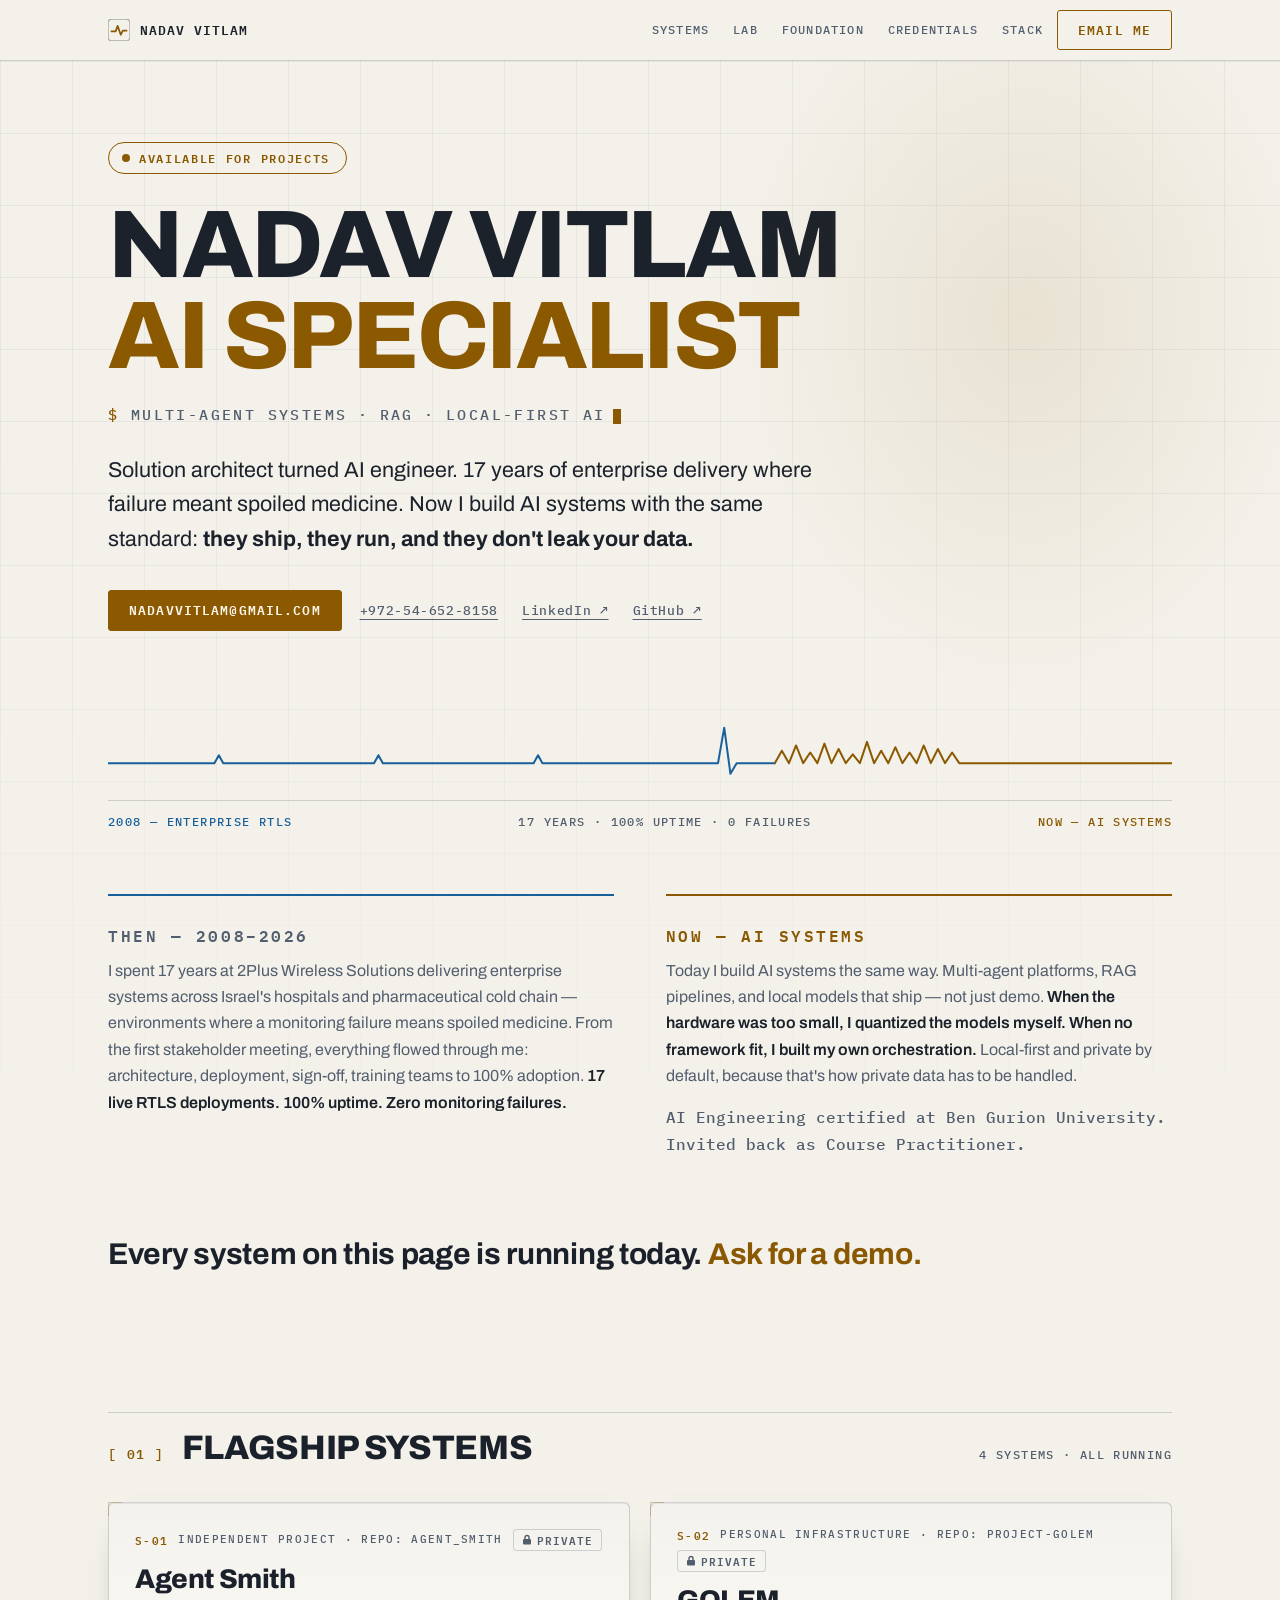
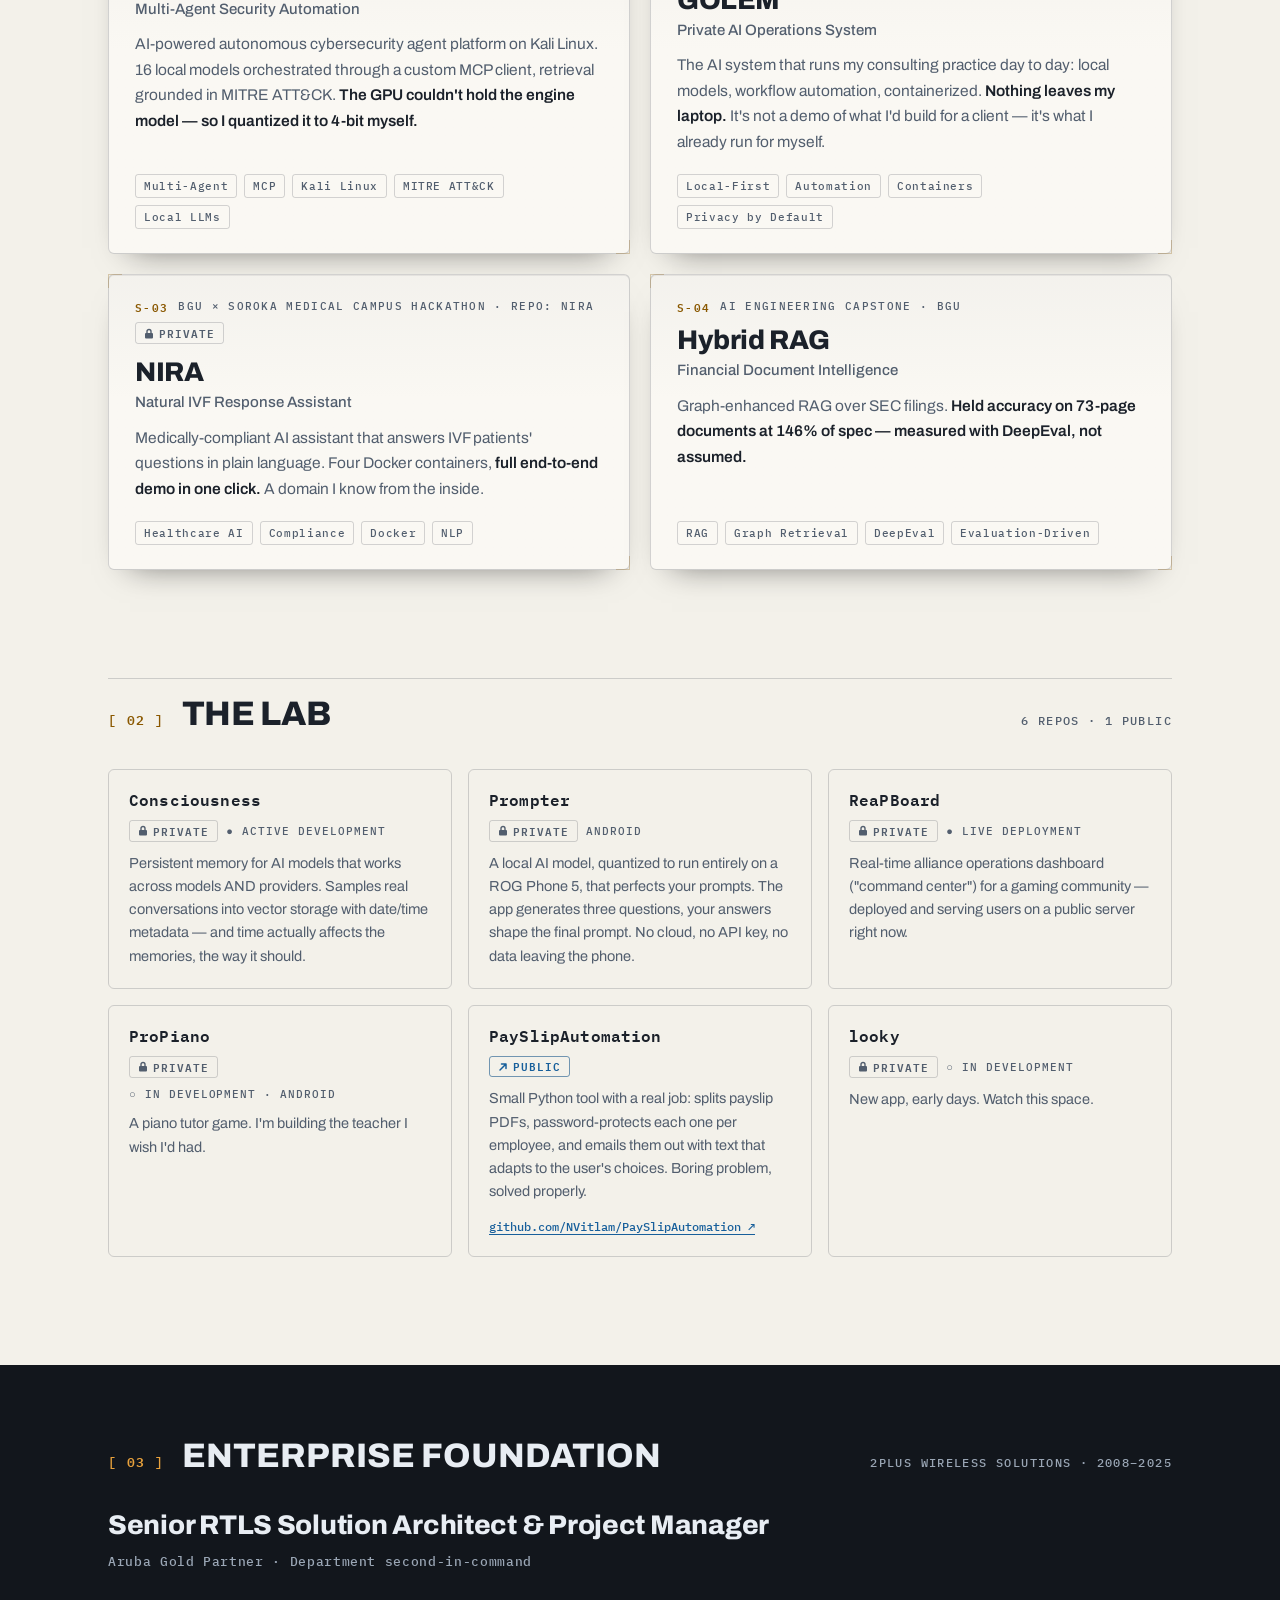
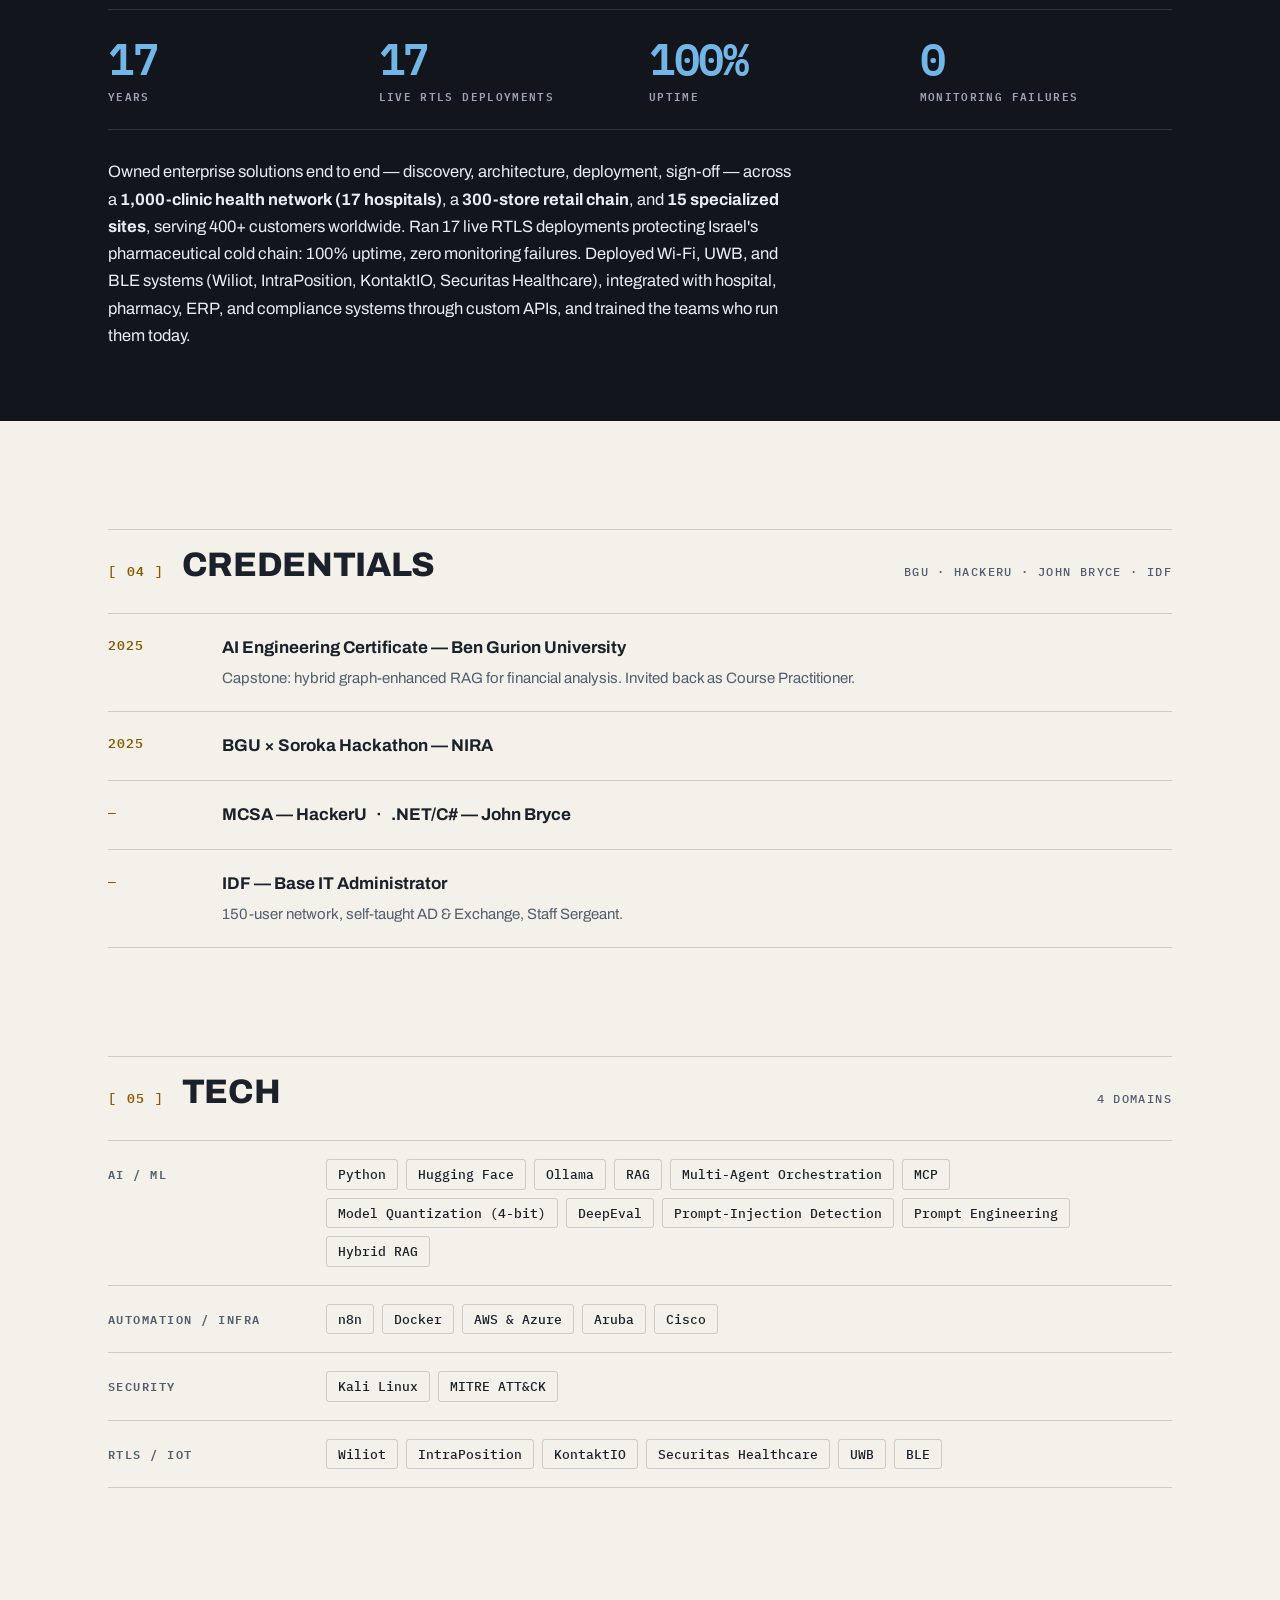
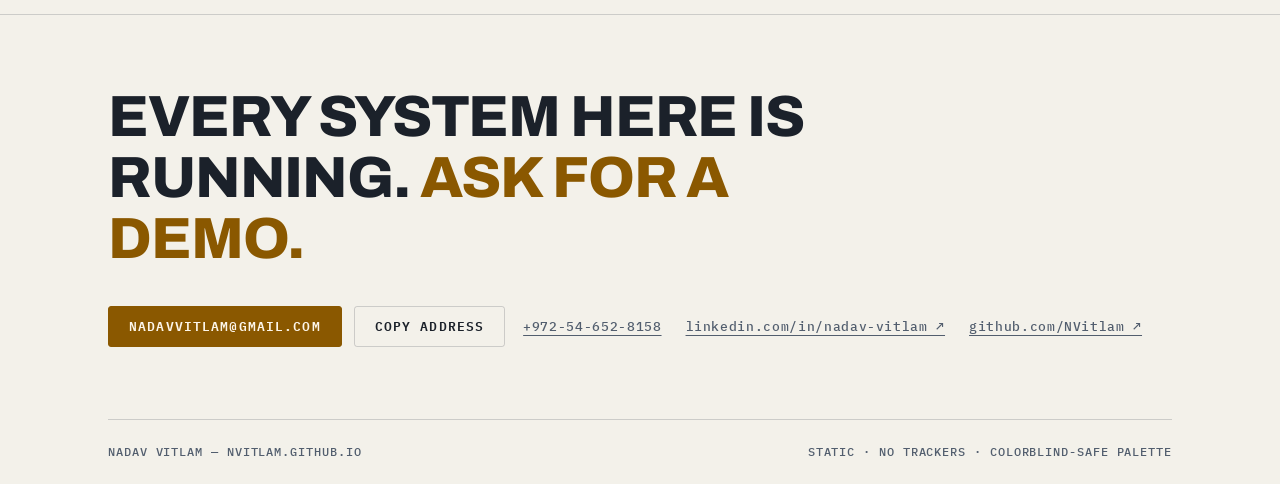
==== commit e95664ce: "Fix: replace Cloudflare-obfuscated email links with copy-to-clipboard buttons" ====
--- a/index.html
+++ b/index.html
@@ -244,7 +244,7 @@
       <a href="#foundation">FOUNDATION</a>
       <a href="#credentials">CREDENTIALS</a>
       <a href="#tech">STACK</a>
-      <a class="btn" href="/cdn-cgi/l/email-protection#d8b6b9bcb9aeaeb1acb4b9b598bfb5b9b1b4f6bbb7b5">Email me</a>
+      <button class="btn copy-email" type="button" aria-label="Copy email address to clipboard">Email me</button>
     </nav>
   </div>
 </header>
@@ -258,7 +258,7 @@
     <p class="h-sub"><span class="mono prompt" aria-hidden="true">$&nbsp;</span><span id="typeTarget">Multi-Agent Systems&ensp;·&ensp;RAG&ensp;·&ensp;Local-First AI</span><span class="caret" aria-hidden="true"></span></p>
     <p class="quote">Solution architect turned AI engineer. 17 years of enterprise delivery where failure meant spoiled medicine. Now I build AI systems with the same standard: <strong>they ship, they run, and they don't leak your data.</strong></p>
     <div class="contact-row">
-      <a class="btn btn-solid" href="/cdn-cgi/l/email-protection#117f707570676778657d707c51767c70787d3f727e7c"><span class="__cf_email__" data-cfemail="442a25202532322d30282529042329252d286a272b29">[email&#160;protected]</span></a>
+      <button class="btn btn-solid copy-email" type="button" aria-label="Copy email address to clipboard">nadavvitlam@gmail.com</button>
       <a class="mlink" href="tel:+972546528158">+972-54-652-8158</a>
       <a class="mlink" href="https://www.linkedin.com/in/nadav-vitlam/">LinkedIn ↗</a>
       <a class="mlink" href="https://github.com/NVitlam">GitHub ↗</a>
@@ -481,7 +481,7 @@
   <div class="wrap">
     <h2 class="cta-h rv">Every system here is running. <em>Ask for a demo.</em></h2>
     <div class="foot-row rv">
-      <a class="btn btn-solid" href="/cdn-cgi/l/email-protection#046a65606572726d70686569446369656d682a676b693b7771666e616770394061696b21363476617571617770"><span class="__cf_email__" data-cfemail="543a35303522223d20383539143339353d387a373b39">[email&#160;protected]</span></a>
+      <button class="btn btn-solid copy-email" type="button" aria-label="Copy email address to clipboard">nadavvitlam@gmail.com</button>
       <button class="btn btn-quiet" type="button" id="copyBtn" aria-label="Copy email address to clipboard">Copy address</button>
       <a class="mlink" href="tel:+972546528158">+972-54-652-8158</a>
       <a class="mlink" href="https://www.linkedin.com/in/nadav-vitlam/">linkedin.com/in/nadav-vitlam ↗</a>
@@ -495,7 +495,7 @@
 </footer>
 </main>
 
-<script data-cfasync="false" src="/cdn-cgi/scripts/5c5dd728/cloudflare-static/email-decode.min.js"></script><script>
+<script>
 document.documentElement.classList.add('js');
 addEventListener('DOMContentLoaded',()=>{
   const els=document.querySelectorAll('.rv');
@@ -513,6 +513,12 @@
   }));
   const tr=document.querySelector('.trace svg');
   if(tr)tr.addEventListener('click',()=>tr.querySelectorAll('path').forEach(p=>{p.style.animation='none';p.getBoundingClientRect();p.style.animation=''}));
+  document.querySelectorAll('.copy-email').forEach(b=>b.addEventListener('click',async()=>{
+    const orig=b.textContent;
+    try{await navigator.clipboard.writeText('nadavvitlam@gmail.com');b.textContent='Copied ✓'}
+    catch{b.textContent='nadavvitlam@gmail.com'}
+    setTimeout(()=>b.textContent=orig,2200);
+  }));
   const btn=document.getElementById('copyBtn');
   if(btn)btn.addEventListener('click',async()=>{
     try{await navigator.clipboard.writeText('nadavvitlam@gmail.com');btn.textContent='Copied ✓'}
